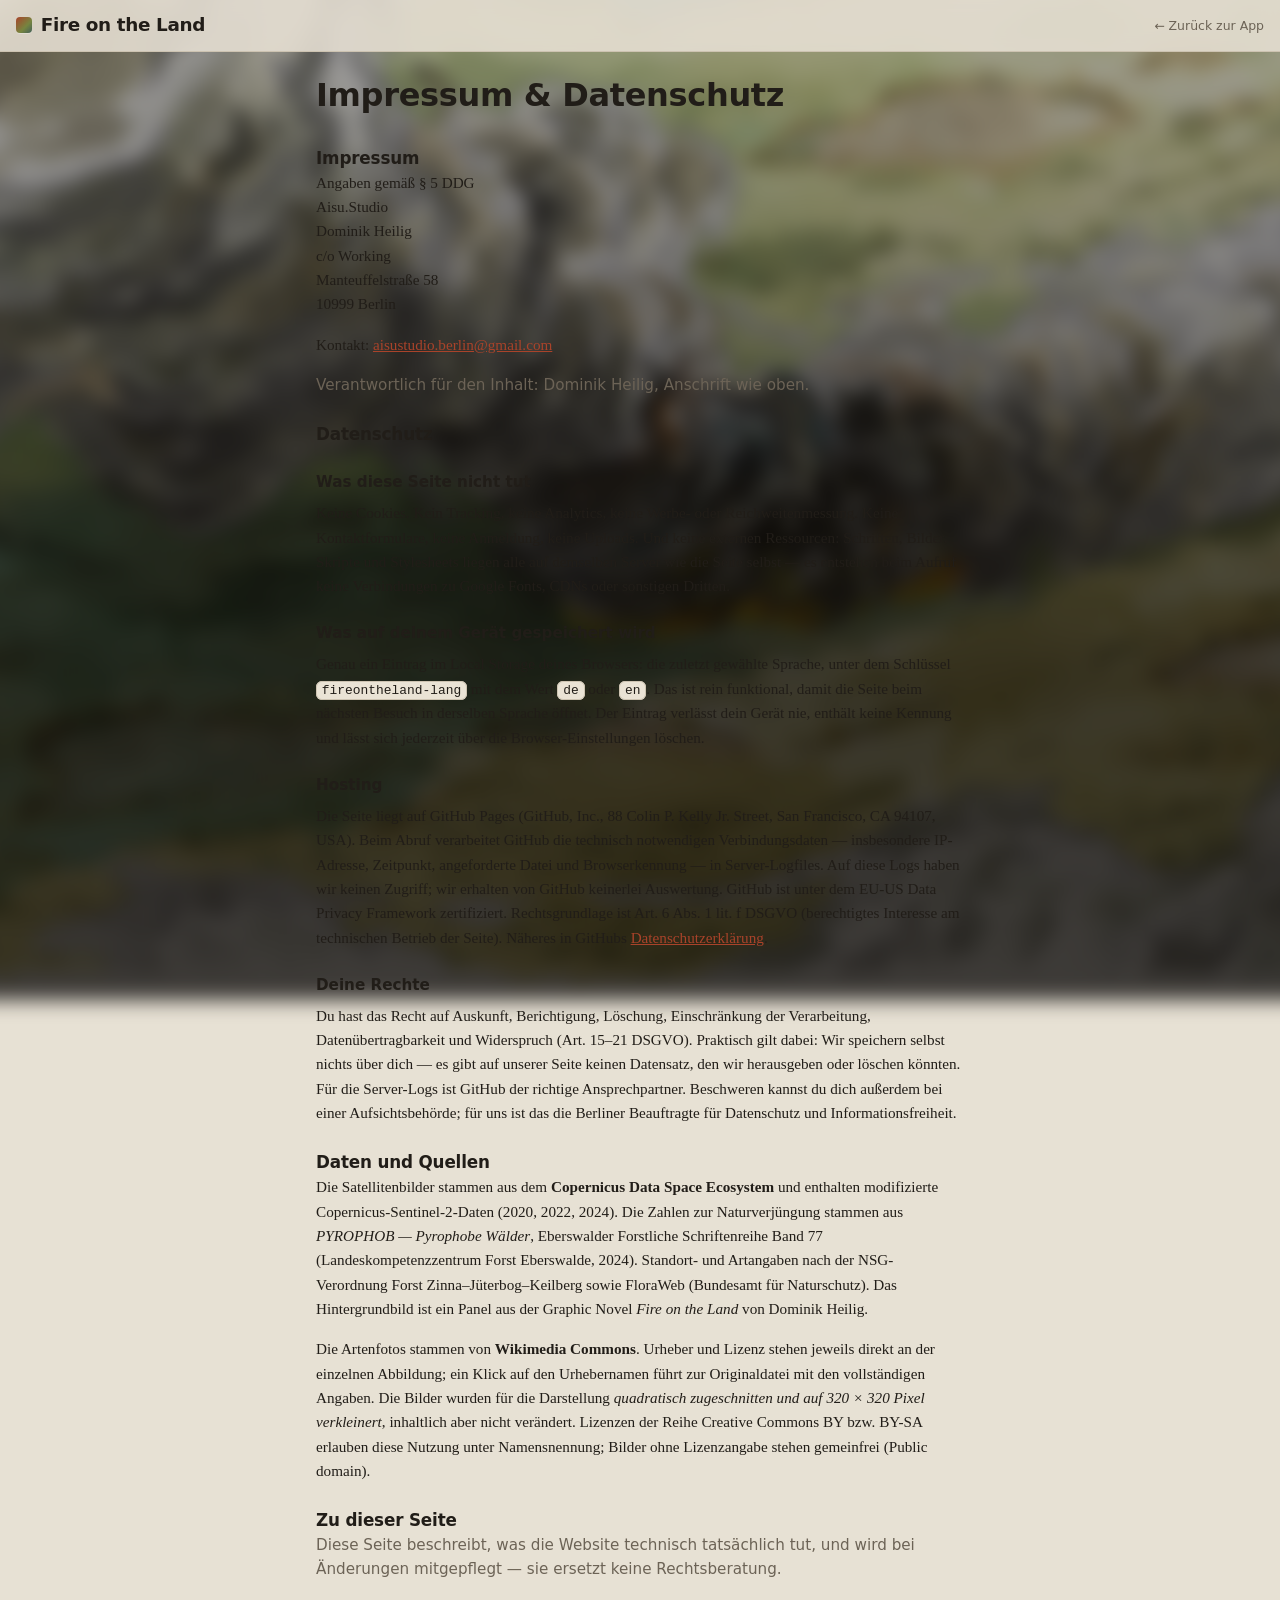
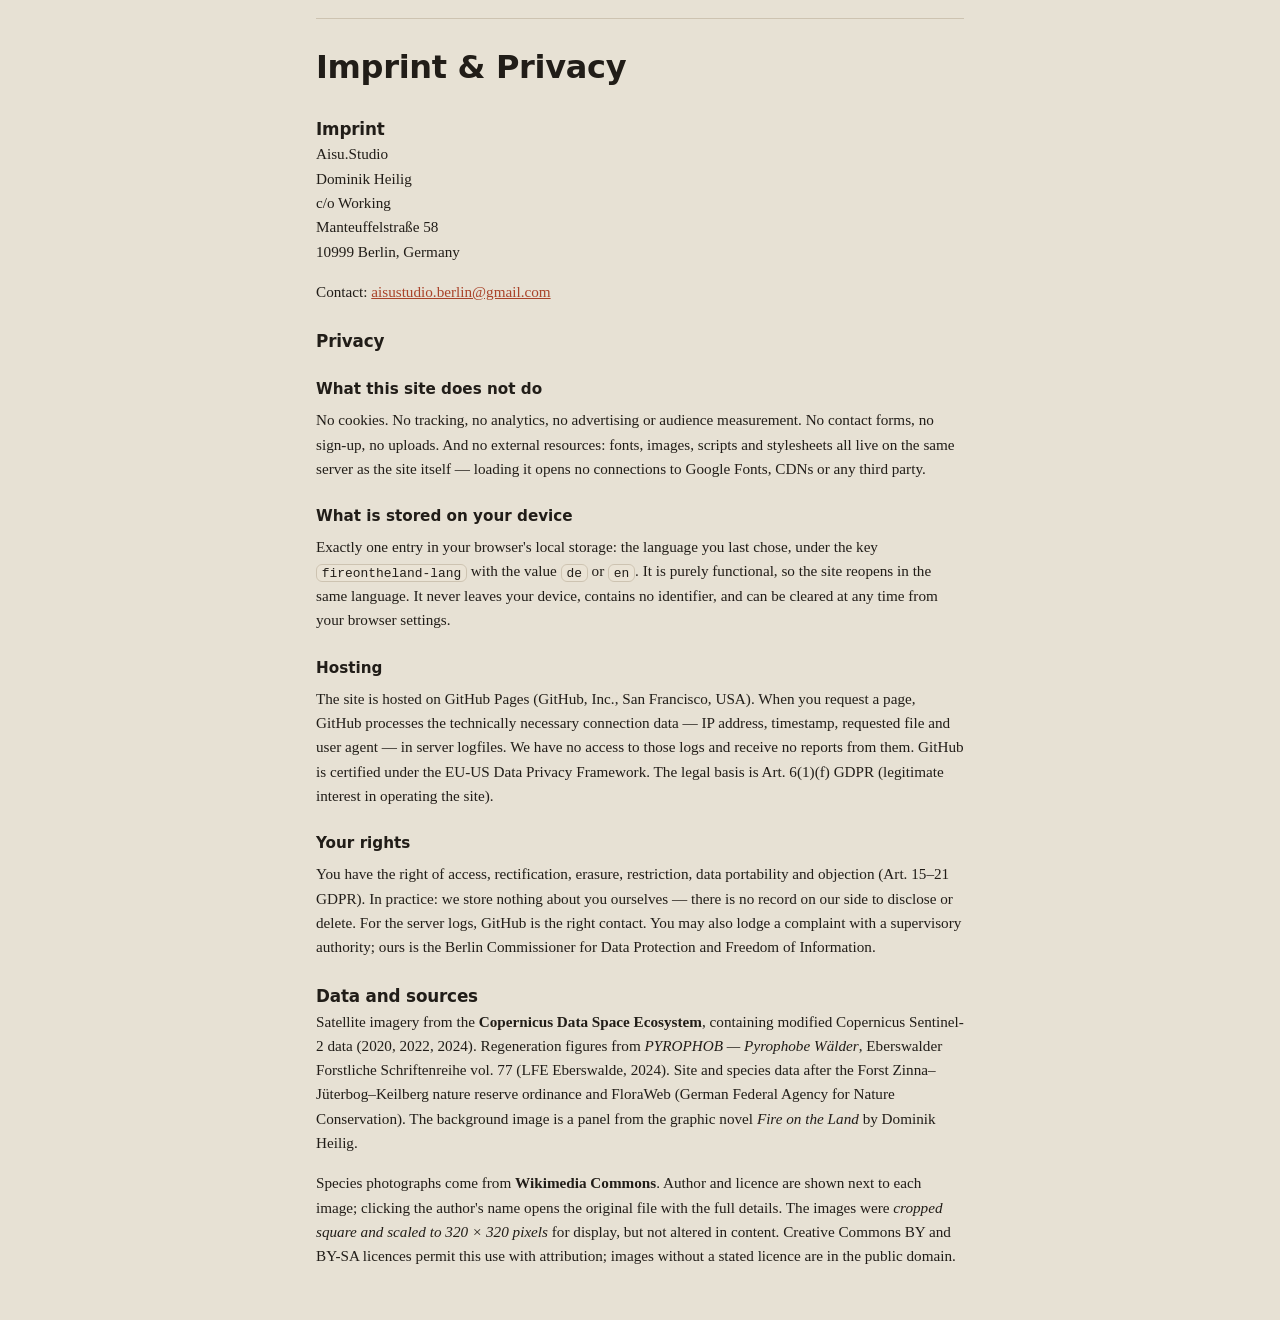
==== legal.html @ 668de244 "Add custom domain (fireontheland.org) and rename Noveco → Fire on the Land Adds CNAME for GitHub Pag" ====
<!doctype html>
<html lang="de">
<head>
  <meta charset="utf-8">
  <meta name="viewport" content="width=device-width, initial-scale=1, viewport-fit=cover">
  <meta name="theme-color" content="#1b1710">
  <meta name="robots" content="noindex">
  <title>Impressum &amp; Datenschutz — Fire on the Land</title>
  <link rel="stylesheet" href="./app.css">
</head>
<body class="legal-body">
  <div class="topbar">
    <header class="appbar">
      <div class="brand">
        <span class="brand-mark" aria-hidden="true"></span>
        <span class="brand-name">Fire on the Land</span>
      </div>
      <a class="legal-back" href="./index.html">&larr; Zurück zur App</a>
    </header>
  </div>

  <main id="main" class="legal">
    <h1 class="view-title">Impressum &amp; Datenschutz</h1>

    <h2 class="h-sec">Impressum</h2>
    <p>
      Angaben gemäß § 5 DDG<br>
      Aisu.Studio<br>
      Dominik Heilig<br>
      c/o Working<br>
      Manteuffelstraße 58<br>
      10999 Berlin
    </p>
    <p>Kontakt: <a href="mailto:aisustudio.berlin@gmail.com">aisustudio.berlin@gmail.com</a></p>
    <p class="note">Verantwortlich für den Inhalt: Dominik Heilig, Anschrift wie oben.</p>

    <h2 class="h-sec">Datenschutz</h2>

    <h3 class="legal-h3">Was diese Seite nicht tut</h3>
    <p>
      Keine Cookies. Kein Tracking, keine Analytics, keine Werbe- oder Reichweitenmessung. Keine
      Kontaktformulare, keine Anmeldung, keine Uploads. Und keine externen Ressourcen: Schriften, Bilder,
      Skripte und Stylesheets liegen alle auf demselben Server wie die Seite selbst — es entstehen beim
      Aufruf keine Verbindungen zu Google Fonts, CDNs oder sonstigen Dritten.
    </p>

    <h3 class="legal-h3">Was auf deinem Gerät gespeichert wird</h3>
    <p>
      Genau ein Eintrag im Local Storage deines Browsers: die zuletzt gewählte Sprache, unter dem Schlüssel
      <code>fireontheland-lang</code> mit dem Wert <code>de</code> oder <code>en</code>. Das ist rein funktional,
      damit die Seite beim nächsten Besuch in derselben Sprache öffnet. Der Eintrag verlässt dein Gerät nie,
      enthält keine Kennung und lässt sich jederzeit über die Browser-Einstellungen löschen.
    </p>

    <h3 class="legal-h3">Hosting</h3>
    <p>
      Die Seite liegt auf GitHub Pages (GitHub, Inc., 88 Colin P. Kelly Jr. Street, San Francisco, CA 94107,
      USA). Beim Abruf verarbeitet GitHub die technisch notwendigen Verbindungsdaten — insbesondere IP-Adresse,
      Zeitpunkt, angeforderte Datei und Browserkennung — in Server-Logfiles. Auf diese Logs haben wir keinen
      Zugriff; wir erhalten von GitHub keinerlei Auswertung. GitHub ist unter dem EU-US Data Privacy Framework
      zertifiziert. Rechtsgrundlage ist Art. 6 Abs. 1 lit. f DSGVO (berechtigtes Interesse am technischen
      Betrieb der Seite). Näheres in GitHubs
      <a href="https://docs.github.com/site-policy/privacy-policies/github-general-privacy-statement" rel="noopener">Datenschutzerklärung</a>.
    </p>

    <h3 class="legal-h3">Deine Rechte</h3>
    <p>
      Du hast das Recht auf Auskunft, Berichtigung, Löschung, Einschränkung der Verarbeitung,
      Datenübertragbarkeit und Widerspruch (Art. 15–21 DSGVO). Praktisch gilt dabei: Wir speichern selbst
      nichts über dich — es gibt auf unserer Seite keinen Datensatz, den wir herausgeben oder löschen könnten.
      Für die Server-Logs ist GitHub der richtige Ansprechpartner. Beschweren kannst du dich außerdem bei einer
      Aufsichtsbehörde; für uns ist das die Berliner Beauftragte für Datenschutz und Informationsfreiheit.
    </p>

    <h2 class="h-sec">Daten und Quellen</h2>
    <p>
      Die Satellitenbilder stammen aus dem <strong>Copernicus Data Space Ecosystem</strong> und enthalten
      modifizierte Copernicus-Sentinel-2-Daten (2020, 2022, 2024). Die Zahlen zur Naturverjüngung stammen aus
      <em>PYROPHOB — Pyrophobe Wälder</em>, Eberswalder Forstliche Schriftenreihe Band 77 (Landeskompetenzzentrum
      Forst Eberswalde, 2024). Standort- und Artangaben nach der NSG-Verordnung Forst Zinna–Jüterbog–Keilberg
      sowie FloraWeb (Bundesamt für Naturschutz). Das Hintergrundbild ist ein Panel aus der Graphic Novel
      <em>Fire on the Land</em> von Dominik Heilig.
    </p>
    <p>
      Die Artenfotos stammen von <strong>Wikimedia Commons</strong>. Urheber und Lizenz stehen jeweils direkt
      an der einzelnen Abbildung; ein Klick auf den Urhebernamen führt zur Originaldatei mit den vollständigen
      Angaben. Die Bilder wurden für die Darstellung <em>quadratisch zugeschnitten und auf 320 × 320 Pixel
      verkleinert</em>, inhaltlich aber nicht verändert. Lizenzen der Reihe Creative Commons BY bzw. BY-SA
      erlauben diese Nutzung unter Namensnennung; Bilder ohne Lizenzangabe stehen gemeinfrei
      (Public domain).
    </p>

    <h2 class="h-sec">Zu dieser Seite</h2>
    <p class="note">
      Diese Seite beschreibt, was die Website technisch tatsächlich tut, und wird bei Änderungen mitgepflegt —
      sie ersetzt keine Rechtsberatung.
    </p>

    <hr class="legal-rule">

    <h1 class="view-title" lang="en">Imprint &amp; Privacy</h1>

    <h2 class="h-sec" lang="en">Imprint</h2>
    <p lang="en">
      Aisu.Studio<br>
      Dominik Heilig<br>
      c/o Working<br>
      Manteuffelstraße 58<br>
      10999 Berlin, Germany
    </p>
    <p lang="en">Contact: <a href="mailto:aisustudio.berlin@gmail.com">aisustudio.berlin@gmail.com</a></p>

    <h2 class="h-sec" lang="en">Privacy</h2>

    <h3 class="legal-h3" lang="en">What this site does not do</h3>
    <p lang="en">
      No cookies. No tracking, no analytics, no advertising or audience measurement. No contact forms, no
      sign-up, no uploads. And no external resources: fonts, images, scripts and stylesheets all live on the
      same server as the site itself — loading it opens no connections to Google Fonts, CDNs or any third party.
    </p>

    <h3 class="legal-h3" lang="en">What is stored on your device</h3>
    <p lang="en">
      Exactly one entry in your browser's local storage: the language you last chose, under the key
      <code>fireontheland-lang</code> with the value <code>de</code> or <code>en</code>. It is purely functional, so
      the site reopens in the same language. It never leaves your device, contains no identifier, and can be
      cleared at any time from your browser settings.
    </p>

    <h3 class="legal-h3" lang="en">Hosting</h3>
    <p lang="en">
      The site is hosted on GitHub Pages (GitHub, Inc., San Francisco, USA). When you request a page, GitHub
      processes the technically necessary connection data — IP address, timestamp, requested file and user
      agent — in server logfiles. We have no access to those logs and receive no reports from them. GitHub is
      certified under the EU-US Data Privacy Framework. The legal basis is Art. 6(1)(f) GDPR (legitimate
      interest in operating the site).
    </p>

    <h3 class="legal-h3" lang="en">Your rights</h3>
    <p lang="en">
      You have the right of access, rectification, erasure, restriction, data portability and objection
      (Art. 15–21 GDPR). In practice: we store nothing about you ourselves — there is no record on our side to
      disclose or delete. For the server logs, GitHub is the right contact. You may also lodge a complaint with
      a supervisory authority; ours is the Berlin Commissioner for Data Protection and Freedom of Information.
    </p>

    <h2 class="h-sec" lang="en">Data and sources</h2>
    <p lang="en">
      Satellite imagery from the <strong>Copernicus Data Space Ecosystem</strong>, containing modified
      Copernicus Sentinel-2 data (2020, 2022, 2024). Regeneration figures from <em>PYROPHOB — Pyrophobe
      Wälder</em>, Eberswalder Forstliche Schriftenreihe vol. 77 (LFE Eberswalde, 2024). Site and species data
      after the Forst Zinna–Jüterbog–Keilberg nature reserve ordinance and FloraWeb (German Federal Agency for
      Nature Conservation). The background image is a panel from the graphic novel <em>Fire on the Land</em> by
      Dominik Heilig.
    </p>
    <p lang="en">
      Species photographs come from <strong>Wikimedia Commons</strong>. Author and licence are shown next to
      each image; clicking the author's name opens the original file with the full details. The images were
      <em>cropped square and scaled to 320 × 320 pixels</em> for display, but not altered in content. Creative
      Commons BY and BY-SA licences permit this use with attribution; images without a stated licence are in
      the public domain.
    </p>
  </main>
</body>
</html>
---- app.css ----
/* ============================================================
   WAFFLE TOKEN LAYER
   Design language: waffle. These values are placeholders that
   mirror the Fire on the Land concept palette. Replace the values below
   1:1 with waffle's token output — components reference only
   these custom properties, so no component code needs to change.
   ============================================================ */
:root{
  /* color — light */
  --bg:#e7e1d4;
  --surface:#f2ece0;
  --surface-2:#eae3d5;
  --ink:#211d18;
  --muted:#6c6356;
  --line:#cdc3b1;
  --accent:#a9432a;      /* ember */
  --pine:#42605a;
  --neo:#77853f;
  --accent-wash:#a9432a14;
  --pine-wash:#42605a1a;
  --neo-wash:#77853f1f;

  /* space */
  --sp-1:.35rem; --sp-2:.6rem; --sp-3:1rem; --sp-4:1.5rem; --sp-5:2.25rem;

  /* radius */
  --r-s:6px; --r-m:12px; --r-l:18px; --r-pill:999px;

  /* elevation */
  --shadow:0 1px 0 #ffffff40, 0 12px 30px -22px #21201a66;

  /* type */
  --font-sans:ui-sans-serif,system-ui,"Segoe UI",Helvetica,Arial,sans-serif;
  --font-serif:"Iowan Old Style","Palatino Linotype",Palatino,Georgia,serif;

  /* layout */
  --tabbar-h:64px;
  --maxw:560px;
}
@media (prefers-color-scheme:dark){
  :root{
    --bg:#161209; --surface:#1e1910; --surface-2:#241e14; --ink:#ece5d6; --muted:#a79c88;
    --line:#382f22; --accent:#d77049; --pine:#7fa098; --neo:#a9b96c;
    --accent-wash:#d7704918; --pine-wash:#7fa09818; --neo-wash:#a9b96c1c;
    --shadow:0 1px 0 #ffffff08, 0 16px 36px -24px #000000cc;
  }
}
:root[data-theme="light"]{color-scheme:light}
:root[data-theme="dark"]{
  color-scheme:dark;
  --bg:#161209; --surface:#1e1910; --surface-2:#241e14; --ink:#ece5d6; --muted:#a79c88;
  --line:#382f22; --accent:#d77049; --pine:#7fa098; --neo:#a9b96c;
  --accent-wash:#d7704918; --pine-wash:#7fa09818; --neo-wash:#a9b96c1c;
}

/* ============================================================
   BASE
   ============================================================ */
*{box-sizing:border-box}
html{-webkit-text-size-adjust:100%}
body{
  margin:0;background:var(--bg);color:var(--ink);
  font-family:var(--font-serif);font-size:1rem;line-height:1.55;
  -webkit-font-smoothing:antialiased;
  padding-bottom:env(safe-area-inset-bottom);
  position:relative;
}
body::before{
  content:"";
  position:fixed;inset:-100px -24px;z-index:-1;
  background:
    linear-gradient(to bottom, rgba(12,9,5,.32) 0, rgba(12,9,5,.52) 42vh, rgba(12,9,5,.8) 85vh, rgba(12,9,5,.8) 100%),
    url('./assets/bg-fire.jpg') center/cover no-repeat;
  filter:blur(10px);
  transform:translateY(var(--bg-parallax, 0px));
  will-change:transform;
}
h1,h2{font-family:var(--font-sans);letter-spacing:-.01em;text-wrap:balance}
:focus-visible{outline:2px solid var(--accent);outline-offset:2px;border-radius:var(--r-s)}

/* ============================================================
   TOP BAR (app bar + tab nav, stuck together at the top)
   ============================================================ */
.topbar{position:sticky;top:0;z-index:6}
.appbar{
  display:flex;align-items:center;justify-content:space-between;
  gap:var(--sp-2);padding:calc(env(safe-area-inset-top) + .7rem) var(--sp-3) .7rem;
  background:color-mix(in srgb, var(--bg) 88%, transparent);backdrop-filter:blur(8px);
  border-bottom:1px solid var(--line);
}
.brand{display:flex;align-items:center;gap:.55rem}
.brand-mark{width:16px;height:16px;border-radius:4px;
  background:linear-gradient(135deg,var(--accent),var(--neo) 60%,var(--pine));box-shadow:var(--shadow)}
.brand-name{font-family:var(--font-sans);font-weight:800;letter-spacing:-.02em;font-size:1.15rem}
.appbar-end{display:flex;align-items:center;gap:var(--sp-2);min-width:0}
.appbar-site{font-family:var(--font-sans);font-size:.72rem;color:var(--muted);text-transform:uppercase;letter-spacing:.1em;white-space:nowrap}

/* language switcher */
.langsw{display:inline-flex;gap:2px;background:var(--surface-2);border:1px solid var(--line);
  border-radius:var(--r-pill);padding:2px}
.lang-btn{font-family:var(--font-sans);font-size:.7rem;font-weight:700;letter-spacing:.04em;
  color:var(--muted);background:transparent;border:0;border-radius:var(--r-pill);
  padding:.24rem .5rem;min-height:28px;cursor:pointer}
.lang-btn.is-on{color:var(--bg);background:var(--accent)}
@media (max-width:420px){.appbar-site{display:none}}

/* ============================================================
   VIEWS
   ============================================================ */
main{max-width:var(--maxw);margin:0 auto;padding:var(--sp-3)}
.view[hidden]{display:none}
.view{animation:fade .35s ease}
@keyframes fade{from{opacity:0;transform:translateY(6px)}to{opacity:1;transform:none}}
@media (prefers-reduced-motion:reduce){.view{animation:none}}
.view-title{font-size:clamp(1.5rem,1.2rem + 3vw,2rem);font-weight:800;margin:.2rem 0 .3rem}
.view-sub{color:var(--muted);margin:0 0 var(--sp-3);font-size:.98rem}
.lede{margin:0 0 var(--sp-3);line-height:1.55}
.kicker{font-family:var(--font-sans);font-size:.68rem;text-transform:uppercase;letter-spacing:.13em;font-weight:650;color:var(--accent)}
.h-sec{font-size:1.05rem;font-weight:750;margin:var(--sp-4) 0 0}
.note{font-family:var(--font-sans);font-size:.82rem;color:var(--muted);margin-top:var(--sp-3)}

/* ============================================================
   COMPOSITE
   ============================================================ */
.composite{margin:0;position:relative}
#composite-canvas{width:100%;height:auto;display:block;border:1px solid var(--line);border-radius:var(--r-m);box-shadow:var(--shadow);background:var(--surface-2)}
.badge-placeholder{position:absolute;left:.6rem;bottom:.6rem;font-family:var(--font-sans);font-size:.68rem;
  background:color-mix(in srgb,var(--ink) 78%, transparent);color:var(--bg);padding:.28rem .55rem;border-radius:var(--r-pill)}
.channels{display:grid;grid-template-columns:repeat(3,1fr);gap:var(--sp-2);margin-top:var(--sp-3)}
.channel{display:flex;flex-direction:column;gap:.3rem;background:var(--surface);border:1px solid var(--line);
  border-radius:var(--r-s);padding:.5rem .6rem}
.channel-key{font-family:var(--font-sans);font-size:.68rem;text-transform:uppercase;letter-spacing:.1em;font-weight:700}
.c-r .channel-key{color:var(--accent)} .c-g .channel-key{color:var(--neo)} .c-b .channel-key{color:var(--pine)}
.channel-select{font-family:var(--font-sans);font-size:1rem;font-variant-numeric:tabular-nums;
  background:transparent;color:var(--ink);border:0;border-radius:var(--r-s);padding:.15rem 0;min-height:32px}
.readout{list-style:none;margin:var(--sp-3) 0 0;padding:0;display:grid;gap:.4rem;
  font-family:var(--font-sans);font-size:.85rem;color:var(--muted)}
.readout li{display:flex;align-items:center;gap:.5rem}
.swatch{width:.9rem;height:.9rem;border-radius:3px;flex:0 0 auto;border:1px solid #0002}

/* ============================================================
   SCORECARD
   ============================================================ */
.cols-key{display:flex;gap:.5rem;flex-wrap:wrap;margin-bottom:var(--sp-3);font-family:var(--font-sans);font-size:.74rem;font-weight:650}
.tag-pine,.tag-neo,.tag-archaeo{padding:.28rem .6rem;border-radius:var(--r-pill);border:1px solid}
.tag-pine{color:var(--pine);background:var(--pine-wash);border-color:var(--pine)}
.tag-neo{color:var(--neo);background:var(--neo-wash);border-color:var(--neo)}
.tag-archaeo{color:var(--accent);background:var(--accent-wash);border-color:var(--accent)}
.scorelist{list-style:none;margin:0;padding:0;display:grid;gap:var(--sp-2)}
.scard{background:var(--surface);border:1px solid var(--line);border-radius:var(--r-m);padding:var(--sp-3);box-shadow:var(--shadow)}
.scard-top{display:flex;align-items:center;justify-content:space-between;gap:var(--sp-2);margin-bottom:.5rem}
.scard-axis{font-family:var(--font-sans);font-weight:750;font-size:1rem}
.verdict{font-family:var(--font-sans);font-size:.68rem;font-weight:700;letter-spacing:.02em;padding:.26rem .55rem;
  border-radius:var(--r-pill);border:1px solid;white-space:nowrap}
.v-neo{color:var(--neo);background:var(--neo-wash);border-color:var(--neo)}
.v-pine{color:var(--pine);background:var(--pine-wash);border-color:var(--pine)}
.v-split{color:var(--muted);background:var(--surface-2);border-color:var(--line)}
.v-ctx{color:var(--accent);background:var(--accent-wash);border-color:var(--accent)}
.scard-rows{display:grid;gap:.4rem}
.scrow{display:grid;grid-template-columns:auto 1fr;gap:.55rem;font-size:.9rem;line-height:1.4}
.scrow .side{font-family:var(--font-sans);font-size:.64rem;text-transform:uppercase;letter-spacing:.08em;
  font-weight:700;padding-top:.15rem;white-space:nowrap}
.scrow.pine .side{color:var(--pine)} .scrow.neo .side{color:var(--neo)}

/* ============================================================
   CONCEPT
   ============================================================ */
.define{background:var(--surface);border:1px solid var(--line);border-left:3px solid var(--neo);
  border-radius:var(--r-s);padding:var(--sp-3);box-shadow:var(--shadow)}
.define p{margin:.35rem 0 0}
.thesis-line{font-family:var(--font-serif);font-size:1.15rem;line-height:1.4;border-left:3px solid var(--accent);
  padding-left:var(--sp-3);margin:var(--sp-3) 0}
.thesis-line em{color:var(--accent);font-style:italic}
.canon{margin:var(--sp-2) 0 0;padding-left:1.1rem;display:grid;gap:.5rem;font-size:.94rem}
.canon strong{font-family:var(--font-sans)}

/* ============================================================
   MEASURES
   ============================================================ */
.segmented{display:flex;flex-wrap:wrap;gap:.4rem;margin-bottom:var(--sp-3)}
.seg-btn{font-family:var(--font-sans);font-size:.8rem;font-weight:650;color:var(--muted);
  background:var(--surface);border:1px solid var(--line);border-radius:var(--r-pill);padding:.4rem .8rem;cursor:pointer;min-height:36px}
.seg-btn.is-on{color:var(--bg);background:var(--accent);border-color:var(--accent)}
.measures{list-style:none;margin:0;padding:0;display:grid;gap:var(--sp-2)}
.measure{background:var(--surface);border:1px solid var(--line);border-radius:var(--r-m);padding:var(--sp-3);box-shadow:var(--shadow)}
.measure .m-actor{font-family:var(--font-sans);font-size:.64rem;text-transform:uppercase;letter-spacing:.1em;font-weight:700;color:var(--muted)}
.measure p{margin:.3rem 0 .55rem;font-size:.95rem;line-height:1.42}
.m-tags{display:flex;flex-wrap:wrap;gap:.35rem}
.mtag{font-family:var(--font-sans);font-size:.66rem;font-weight:700;letter-spacing:.02em;padding:.22rem .5rem;border-radius:var(--r-pill);border:1px solid}
.mtag.p{color:var(--pine);background:var(--pine-wash);border-color:var(--pine)}
.mtag.n{color:var(--neo);background:var(--neo-wash);border-color:var(--neo)}
.mtag.a{color:var(--accent);background:var(--accent-wash);border-color:var(--accent)}

/* ============================================================
   SPECIES (Arten)
   ============================================================ */
#species-mix .tag-pine,#species-mix .tag-neo,#species-mix .tag-archaeo{display:inline-block;margin:var(--sp-2) 0 var(--sp-2)}
.species{list-style:none;margin:0 0 var(--sp-3);padding:0;display:grid;gap:var(--sp-2)}
.spcard{background:var(--surface);border:1px solid var(--line);border-radius:var(--r-m);
  box-shadow:var(--shadow);overflow:hidden;display:flex;gap:var(--sp-3);align-items:flex-start;padding:var(--sp-3)}
.sp-fig{margin:0;flex:0 0 84px;width:84px}
.sp-fig img{width:84px;height:84px;object-fit:cover;display:block;border-radius:var(--r-s);
  border:1px solid var(--line);background:var(--surface-2)}
.sp-credit{font-family:var(--font-sans);font-size:.54rem;line-height:1.3;color:var(--muted);
  margin-top:.3rem;word-break:break-word}
.sp-credit a{color:inherit;text-decoration:none}
.sp-credit a:hover{text-decoration:underline}
.sp-body{min-width:0;flex:1}
.sp-head{display:flex;align-items:baseline;gap:.4rem;flex-wrap:wrap;margin-bottom:.3rem}
.sp-name{font-family:var(--font-sans);font-weight:750;font-size:1rem}
.sp-latin{font-family:var(--font-serif);font-style:italic;font-size:.82rem;color:var(--muted)}
.spcard p{margin:.3rem 0 .55rem;font-size:.95rem;line-height:1.42}
.excluded{border-left:2px solid var(--muted);padding-left:var(--sp-2)}
.gloss{font:inherit;color:inherit;background:none;border:0;padding:0;cursor:pointer;
  border-bottom:1px dotted var(--accent);line-height:inherit}
.gloss:hover{color:var(--accent)}
.gloss[aria-expanded="true"]{color:var(--accent);border-bottom-style:solid}
.gloss-def{display:block;margin:.5rem 0;padding:.5rem .7rem;font-family:var(--font-sans);
  font-size:.82rem;line-height:1.45;color:var(--ink);background:var(--surface-2);
  border-left:2px solid var(--accent);border-radius:var(--r-s)}
.rad-badge{font-family:var(--font-sans);font-size:.6rem;font-weight:700;letter-spacing:.06em;
  text-transform:uppercase;color:var(--muted);border:1px solid var(--line);border-radius:var(--r-pill);
  padding:.1rem .4rem;vertical-align:.1em}
.rad-box{background:var(--surface);border:1px solid var(--line);border-left:3px solid var(--neo);
  border-radius:var(--r-m);padding:var(--sp-3);margin:var(--sp-4) 0 0;box-shadow:var(--shadow)}
.rad-box p{font-size:.95rem;line-height:1.5;margin:0 0 var(--sp-2)}
.rad-box p:last-child{margin-bottom:0}
.hypo{background:var(--surface);border:1px solid var(--line);border-left:3px solid var(--accent);
  border-radius:var(--r-m);padding:var(--sp-3);margin:var(--sp-4) 0 0;box-shadow:var(--shadow)}
.hypo-title{font-size:1.05rem;font-weight:750;margin:.2rem 0 var(--sp-2)}
.hypo p{font-size:.95rem;line-height:1.5;margin:0 0 var(--sp-2)}
.hypo p:last-child{margin-bottom:0}
.species-map{position:relative;margin:var(--sp-3) 0 0;border:1px solid var(--line);border-radius:var(--r-m);
  overflow:hidden;box-shadow:var(--shadow);background:var(--surface-2)}
.species-map canvas{width:100%;height:auto;display:block}
.species-map-pins{position:absolute;inset:0}
.sp-pin{position:absolute;width:13px;height:13px;border-radius:50%;border:2px solid var(--surface);
  transform:translate(-50%,-50%);box-shadow:0 1px 3px #00000066}

/* ============================================================
   SCENARIOS (Szenarien)
   ============================================================ */
.chart{margin:0;background:var(--surface);border:1px solid var(--line);border-radius:var(--r-m);
  padding:var(--sp-3) var(--sp-3) .5rem;box-shadow:var(--shadow)}
#scenario-chart svg{width:100%;height:auto;display:block}
.chart-axis{font-family:var(--font-sans);font-size:8px;fill:var(--muted)}
.chart-phase{font-family:var(--font-sans);font-size:6px;letter-spacing:.02em;fill:var(--muted)}
.chart-caption{font-family:var(--font-sans);font-size:.7rem;color:var(--muted);text-align:center;margin:.4rem 0 0}
.scenario-legend{list-style:none;margin:var(--sp-3) 0 0;padding:0;display:grid;gap:var(--sp-2)}
.scenario-item{display:flex;align-items:flex-start;gap:.6rem}
.scenario-dot{width:.7rem;height:.7rem;border-radius:50%;flex:0 0 auto;margin-top:.3rem}
.scenario-name{display:block;font-family:var(--font-sans);font-weight:700;font-size:.92rem}
.scenario-note{margin:.15rem 0 0;font-size:.85rem;color:var(--muted);line-height:1.4}

.scenario-readout{display:flex;flex-wrap:wrap;gap:.5rem var(--sp-3);margin:.5rem 0 0;
  font-family:var(--font-sans);font-size:.78rem;color:var(--muted)}
.scenario-readout .ro-year{font-weight:750;color:var(--ink)}
.scenario-readout .ro-item b{font-weight:650}
.scenario-readout .ro-item i{font-style:normal;color:var(--ink);font-variant-numeric:tabular-nums}

.scrub{display:flex;align-items:center;gap:var(--sp-2);margin-top:var(--sp-3)}
.scrub-range{flex:1;min-width:0;accent-color:var(--accent);height:28px}
#scenario-play{white-space:nowrap;min-width:6.5em}

/* ============================================================
   LEGAL PAGE (Impressum & Datenschutz)
   ============================================================ */
.legal-back{font-family:var(--font-sans);font-size:.78rem;color:var(--muted);text-decoration:none;white-space:nowrap}
.legal-back:hover{color:var(--accent)}
.legal{padding-bottom:var(--sp-5)}
.legal p{font-size:.95rem;line-height:1.6;margin:0 0 var(--sp-3)}
.legal a{color:var(--accent)}
.legal code{font-family:ui-monospace,SFMono-Regular,Menlo,monospace;font-size:.85em;
  background:var(--surface-2);border:1px solid var(--line);border-radius:var(--r-s);padding:.05rem .3rem}
.legal-h3{font-family:var(--font-sans);font-size:.95rem;font-weight:750;margin:var(--sp-4) 0 .4rem}
.legal-rule{border:0;border-top:1px solid var(--line);margin:var(--sp-5) 0 var(--sp-4)}

/* ============================================================
   FOOTER
   ============================================================ */
.site-foot{max-width:var(--maxw);margin:var(--sp-5) auto 0;padding:var(--sp-3);
  border-top:1px solid var(--line);font-family:var(--font-sans);font-size:.74rem;color:var(--muted);
  display:flex;gap:var(--sp-3);flex-wrap:wrap;justify-content:space-between}
.site-foot a{color:var(--muted)}
.site-foot a:hover{color:var(--accent)}

/* ============================================================
   TAB BAR
   ============================================================ */
.tabbar{
  display:flex;height:var(--tabbar-h);
  background:color-mix(in srgb,var(--surface) 92%, transparent);backdrop-filter:blur(10px);
  border-bottom:1px solid var(--line);
}
.tab{flex:1;min-width:0;display:flex;flex-direction:column;align-items:center;justify-content:center;gap:.15rem;
  background:none;border:0;color:var(--muted);font-family:var(--font-sans);cursor:pointer;padding:.4rem .1rem;min-height:44px}
.tab-ico{font-size:1.1rem;line-height:1}
.tab-lbl{font-size:.62rem;font-weight:650;letter-spacing:.005em;white-space:nowrap;overflow:hidden;text-overflow:ellipsis;max-width:100%}
.tab.is-active{color:var(--accent)}
.tab.is-active .tab-ico{transform:translateY(-1px)}

/* ============================================================
   WIDER SCREENS (progressive enhancement over mobile-first)
   ============================================================ */
@media (min-width:720px){
  :root{--maxw:680px}
  .channels{gap:var(--sp-3)}
}
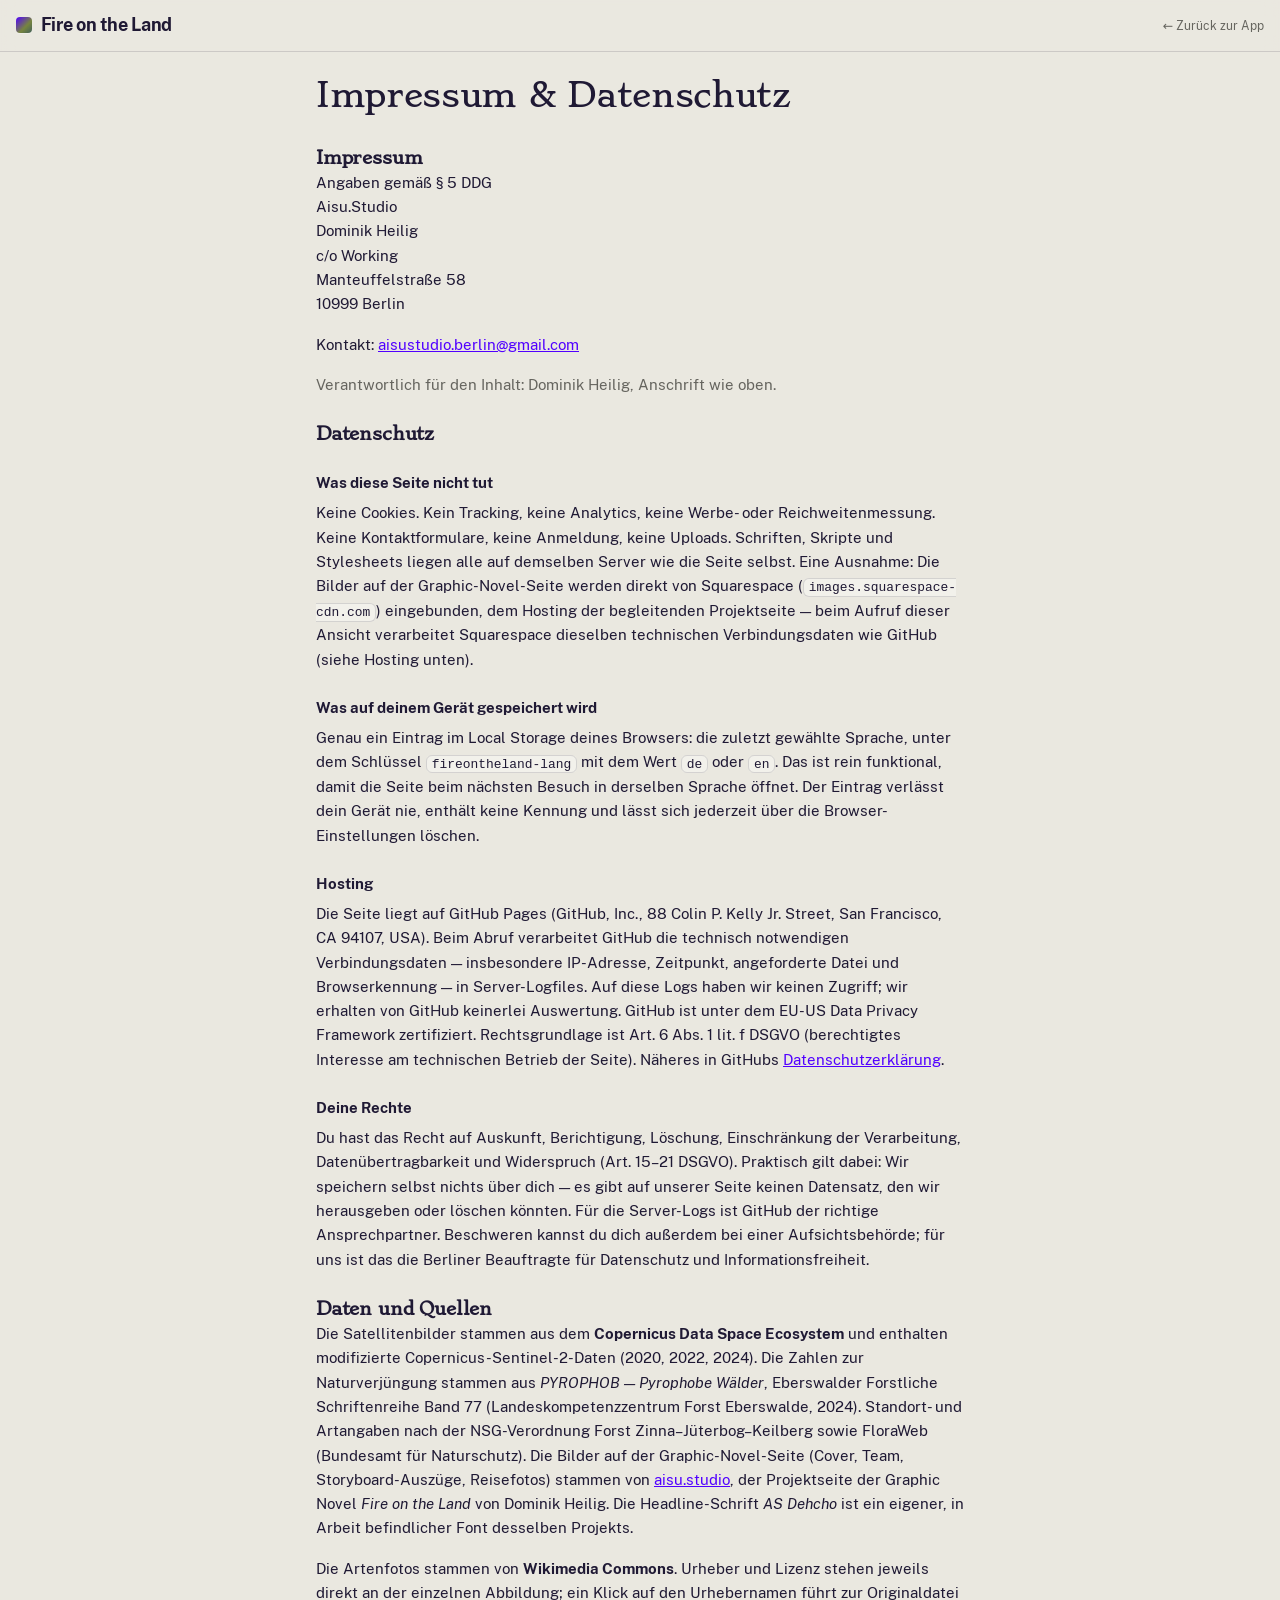
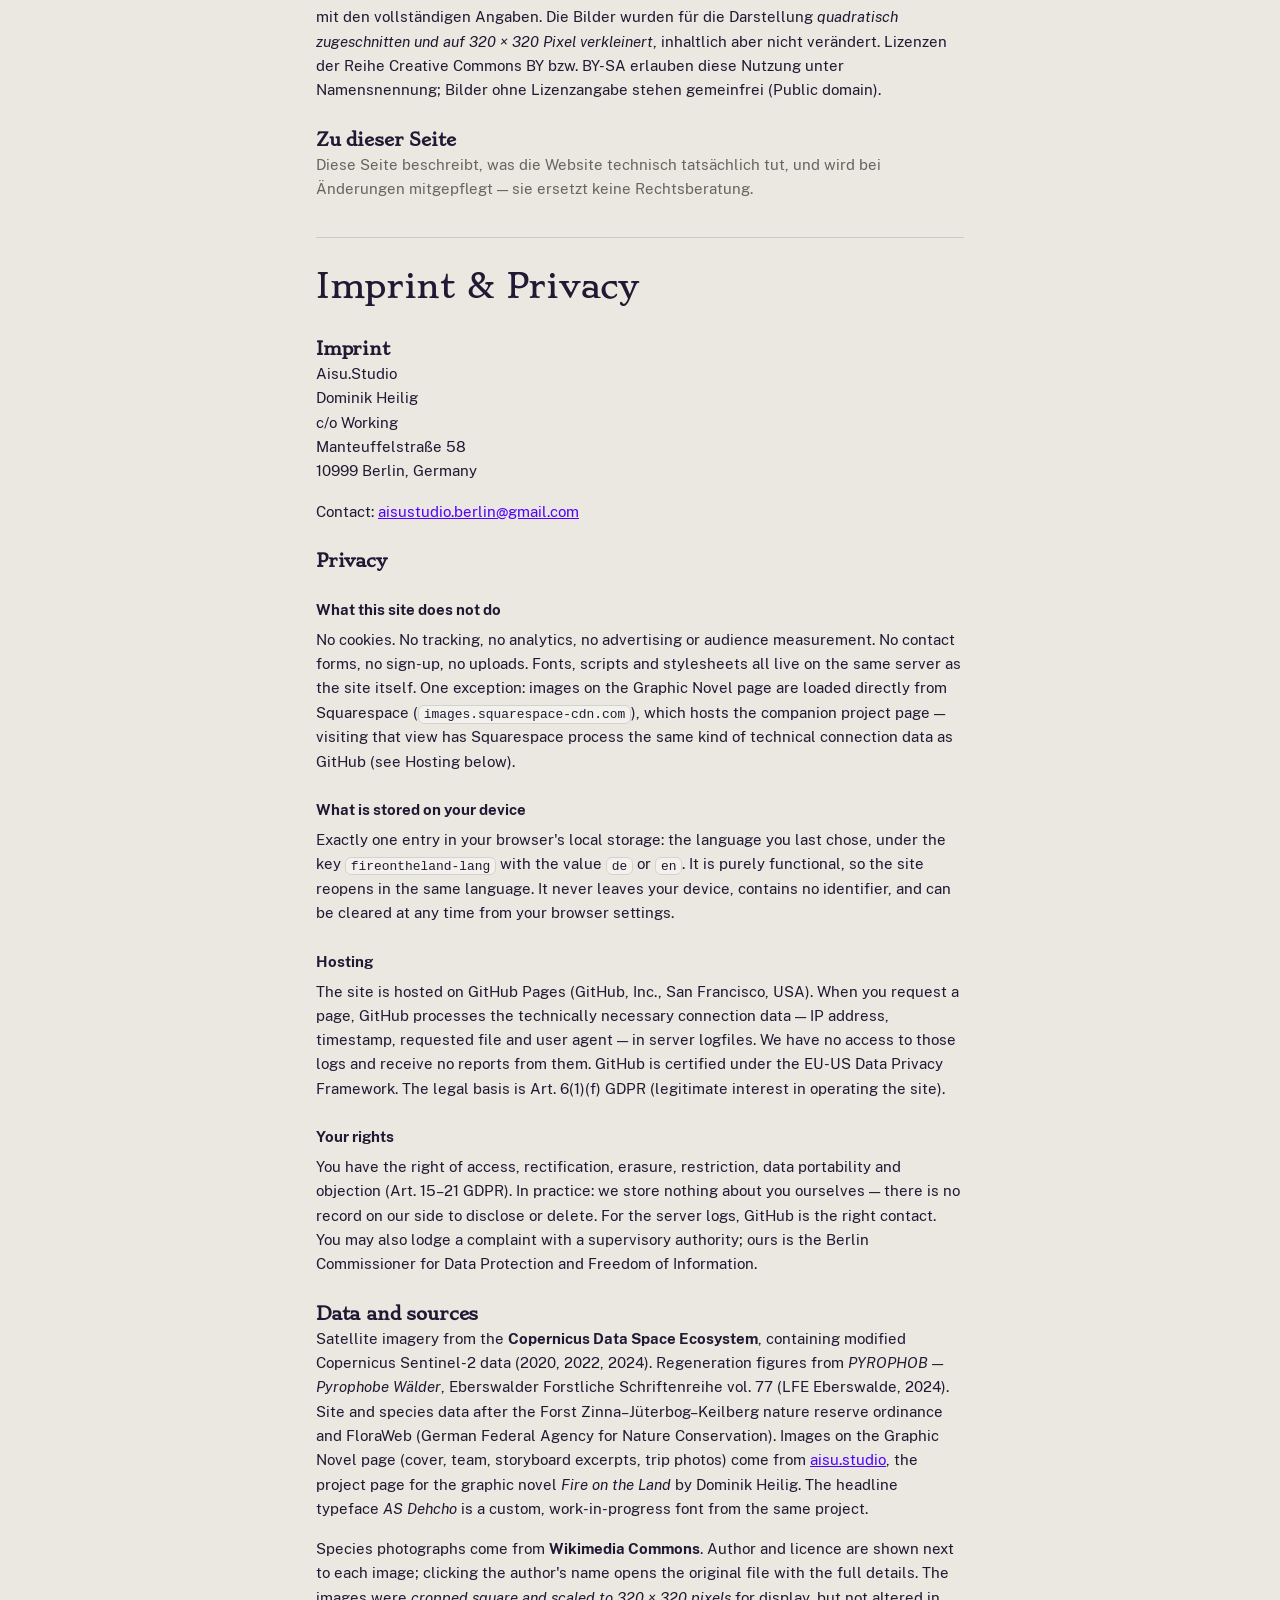
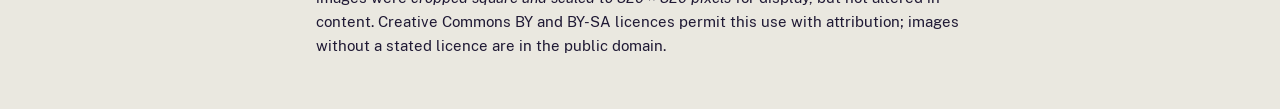
==== commit 0ee1e04e: "Drop the fixed background photo — solid theme background instead The blurred bg-fire.jpg behind ever" ====
--- a/legal.html
+++ b/legal.html
@@ -39,9 +39,11 @@
     <h3 class="legal-h3">Was diese Seite nicht tut</h3>
     <p>
       Keine Cookies. Kein Tracking, keine Analytics, keine Werbe- oder Reichweitenmessung. Keine
-      Kontaktformulare, keine Anmeldung, keine Uploads. Und keine externen Ressourcen: Schriften, Bilder,
-      Skripte und Stylesheets liegen alle auf demselben Server wie die Seite selbst — es entstehen beim
-      Aufruf keine Verbindungen zu Google Fonts, CDNs oder sonstigen Dritten.
+      Kontaktformulare, keine Anmeldung, keine Uploads. Schriften, Skripte und Stylesheets liegen alle auf
+      demselben Server wie die Seite selbst. Eine Ausnahme: Die Bilder auf der Graphic-Novel-Seite werden
+      direkt von Squarespace (<code>images.squarespace-cdn.com</code>) eingebunden, dem Hosting der
+      begleitenden Projektseite — beim Aufruf dieser Ansicht verarbeitet Squarespace dieselben technischen
+      Verbindungsdaten wie GitHub (siehe Hosting unten).
     </p>
 
     <h3 class="legal-h3">Was auf deinem Gerät gespeichert wird</h3>
@@ -78,8 +80,10 @@
       modifizierte Copernicus-Sentinel-2-Daten (2020, 2022, 2024). Die Zahlen zur Naturverjüngung stammen aus
       <em>PYROPHOB — Pyrophobe Wälder</em>, Eberswalder Forstliche Schriftenreihe Band 77 (Landeskompetenzzentrum
       Forst Eberswalde, 2024). Standort- und Artangaben nach der NSG-Verordnung Forst Zinna–Jüterbog–Keilberg
-      sowie FloraWeb (Bundesamt für Naturschutz). Das Hintergrundbild ist ein Panel aus der Graphic Novel
-      <em>Fire on the Land</em> von Dominik Heilig.
+      sowie FloraWeb (Bundesamt für Naturschutz). Die Bilder auf der Graphic-Novel-Seite (Cover, Team,
+      Storyboard-Auszüge, Reisefotos) stammen von <a href="https://www.aisu.studio/home-blog/fotl" rel="noopener">aisu.studio</a>,
+      der Projektseite der Graphic Novel <em>Fire on the Land</em> von Dominik Heilig. Die Headline-Schrift
+      <em>AS Dehcho</em> ist ein eigener, in Arbeit befindlicher Font desselben Projekts.
     </p>
     <p>
       Die Artenfotos stammen von <strong>Wikimedia Commons</strong>. Urheber und Lizenz stehen jeweils direkt
@@ -115,8 +119,10 @@
     <h3 class="legal-h3" lang="en">What this site does not do</h3>
     <p lang="en">
       No cookies. No tracking, no analytics, no advertising or audience measurement. No contact forms, no
-      sign-up, no uploads. And no external resources: fonts, images, scripts and stylesheets all live on the
-      same server as the site itself — loading it opens no connections to Google Fonts, CDNs or any third party.
+      sign-up, no uploads. Fonts, scripts and stylesheets all live on the same server as the site itself.
+      One exception: images on the Graphic Novel page are loaded directly from Squarespace
+      (<code>images.squarespace-cdn.com</code>), which hosts the companion project page — visiting that view
+      has Squarespace process the same kind of technical connection data as GitHub (see Hosting below).
     </p>
 
     <h3 class="legal-h3" lang="en">What is stored on your device</h3>
@@ -150,8 +156,10 @@
       Copernicus Sentinel-2 data (2020, 2022, 2024). Regeneration figures from <em>PYROPHOB — Pyrophobe
       Wälder</em>, Eberswalder Forstliche Schriftenreihe vol. 77 (LFE Eberswalde, 2024). Site and species data
       after the Forst Zinna–Jüterbog–Keilberg nature reserve ordinance and FloraWeb (German Federal Agency for
-      Nature Conservation). The background image is a panel from the graphic novel <em>Fire on the Land</em> by
-      Dominik Heilig.
+      Nature Conservation). Images on the Graphic Novel page (cover, team, storyboard excerpts, trip photos)
+      come from <a href="https://www.aisu.studio/home-blog/fotl" rel="noopener">aisu.studio</a>, the project
+      page for the graphic novel <em>Fire on the Land</em> by Dominik Heilig. The headline typeface
+      <em>AS Dehcho</em> is a custom, work-in-progress font from the same project.
     </p>
     <p lang="en">
       Species photographs come from <strong>Wikimedia Commons</strong>. Author and licence are shown next to
--- a/app.css
+++ b/app.css
@@ -5,18 +5,73 @@
    1:1 with waffle's token output — components reference only
    these custom properties, so no component code needs to change.
    ============================================================ */
+@font-face{
+  font-family:"Stoke";
+  src:url("fonts/Stoke/Stoke-Light.woff2") format("woff2");
+  font-weight:300; font-style:normal; font-display:swap;
+}
+@font-face{
+  font-family:"Stoke";
+  src:url("fonts/Stoke/Stoke-Regular.woff2") format("woff2");
+  font-weight:400; font-style:normal; font-display:swap;
+}
+@font-face{
+  font-family:"Public Sans";
+  src:url("fonts/PublicSans/PublicSans-Regular.woff2") format("woff2");
+  font-weight:400; font-style:normal; font-display:swap;
+}
+@font-face{
+  font-family:"Public Sans";
+  src:url("fonts/PublicSans/PublicSans-Medium.woff2") format("woff2");
+  font-weight:500; font-style:normal; font-display:swap;
+}
+@font-face{
+  font-family:"Public Sans";
+  src:url("fonts/PublicSans/PublicSans-Bold.woff2") format("woff2");
+  font-weight:700; font-style:normal; font-display:swap;
+}
+@font-face{
+  font-family:"Public Sans";
+  src:url("fonts/PublicSans/PublicSans-Italic.woff2") format("woff2");
+  font-weight:400; font-style:italic; font-display:swap;
+}
+@font-face{
+  font-family:"Dehcho";
+  src:url("fonts/Dehcho/ASDehchoTestAg01-Regular.woff2") format("woff2");
+  font-weight:400; font-style:normal; font-display:swap;
+}
+@font-face{
+  font-family:"Dehcho";
+  src:url("fonts/Dehcho/ASDehchoTestAg01-Bold.woff2") format("woff2");
+  font-weight:700; font-style:normal; font-display:swap;
+}
+@font-face{
+  font-family:"Dehcho Megular";
+  src:url("fonts/Dehcho/ASDehchoTestAg01-Megular.woff2") format("woff2");
+  font-weight:400; font-style:normal; font-display:swap;
+}
+@font-face{
+  font-family:"Dehcho Rough";
+  src:url("fonts/Dehcho/ASDehchoTestAg01-MediumRough.woff2") format("woff2");
+  font-weight:400; font-style:normal; font-display:swap;
+}
 :root{
-  /* color — light */
-  --bg:#e7e1d4;
-  --surface:#f2ece0;
-  --surface-2:#eae3d5;
-  --ink:#211d18;
-  --muted:#6c6356;
-  --line:#cdc3b1;
-  --accent:#a9432a;      /* ember */
+  /* color — light — waffle primary tier (blueberry/grape/lemon + vanilla/cappuccino
+     surfaces), ported 2026-08-07. --pine/--neo stay Fire on the Land's own: they're
+     functional (scenario lines, native/neophyte origin tags), not brand color. */
+  --bg:#eae8e0;          /* vanilla */
+  --surface:#d9d7ce;     /* cappuccino */
+  --surface-2:#f2f1eb;
+  --ink:#1f1934;         /* blueberry */
+  --muted:#66655f;
+  --line:rgba(31,25,52,.14);
+  --accent:#5100ff;      /* grape */
+  --highlight:#d8ff01;   /* lemon */
+  --on-accent:#1f1934;         /* text on a --highlight fill */
+  --on-accent-solid:#eae8e0;   /* text on a solid --accent fill */
   --pine:#42605a;
   --neo:#77853f;
-  --accent-wash:#a9432a14;
+  --accent-wash:#5100ff14;
   --pine-wash:#42605a1a;
   --neo-wash:#77853f1f;
 
@@ -29,9 +84,13 @@
   /* elevation */
   --shadow:0 1px 0 #ffffff40, 0 12px 30px -22px #21201a66;
 
-  /* type */
-  --font-sans:ui-sans-serif,system-ui,"Segoe UI",Helvetica,Arial,sans-serif;
+  /* type — Stoke for headlines (h1/h2), Public Sans for paragraphs and
+     eyebrows/labels (everything already on --font-sans). --font-serif
+     stays for the few deliberate serif accents (thesis pull-quote,
+     italic Latin species names), not general body copy. */
+  --font-sans:"Public Sans",ui-sans-serif,system-ui,"Segoe UI",Helvetica,Arial,sans-serif;
   --font-serif:"Iowan Old Style","Palatino Linotype",Palatino,Georgia,serif;
+  --font-headline:"Stoke",Georgia,serif;
 
   /* layout */
   --tabbar-h:64px;
@@ -39,18 +98,30 @@
 }
 @media (prefers-color-scheme:dark){
   :root{
-    --bg:#161209; --surface:#1e1910; --surface-2:#241e14; --ink:#ece5d6; --muted:#a79c88;
-    --line:#382f22; --accent:#d77049; --pine:#7fa098; --neo:#a9b96c;
-    --accent-wash:#d7704918; --pine-wash:#7fa09818; --neo-wash:#a9b96c1c;
+    --bg:#14101f; --surface:#221c33; --surface-2:#1b1628; --ink:#f1efe8; --muted:#b3aec4;
+    --line:rgba(241,239,232,.14); --accent:#b298ff; --highlight:#d8ff01;
+    --on-accent:#1f1934; --on-accent-solid:#1f1934;
+    --pine:#7fa098; --neo:#a9b96c;
+    --accent-wash:#b298ff1e; --pine-wash:#7fa09818; --neo-wash:#a9b96c1c;
     --shadow:0 1px 0 #ffffff08, 0 16px 36px -24px #000000cc;
   }
 }
-:root[data-theme="light"]{color-scheme:light}
+:root[data-theme="light"]{
+  color-scheme:light;
+  --bg:#eae8e0; --surface:#d9d7ce; --surface-2:#f2f1eb; --ink:#1f1934; --muted:#66655f;
+  --line:rgba(31,25,52,.14); --accent:#5100ff; --highlight:#d8ff01;
+  --on-accent:#1f1934; --on-accent-solid:#eae8e0;
+  --pine:#42605a; --neo:#77853f;
+  --accent-wash:#5100ff14; --pine-wash:#42605a1a; --neo-wash:#77853f1f;
+  --shadow:0 1px 0 #ffffff40, 0 12px 30px -22px #21201a66;
+}
 :root[data-theme="dark"]{
   color-scheme:dark;
-  --bg:#161209; --surface:#1e1910; --surface-2:#241e14; --ink:#ece5d6; --muted:#a79c88;
-  --line:#382f22; --accent:#d77049; --pine:#7fa098; --neo:#a9b96c;
-  --accent-wash:#d7704918; --pine-wash:#7fa09818; --neo-wash:#a9b96c1c;
+  --bg:#14101f; --surface:#221c33; --surface-2:#1b1628; --ink:#f1efe8; --muted:#b3aec4;
+  --line:rgba(241,239,232,.14); --accent:#b298ff; --highlight:#d8ff01;
+  --on-accent:#1f1934; --on-accent-solid:#1f1934;
+  --pine:#7fa098; --neo:#a9b96c;
+  --accent-wash:#b298ff1e; --pine-wash:#7fa09818; --neo-wash:#a9b96c1c;
 }
 
 /* ============================================================
@@ -60,22 +131,12 @@
 html{-webkit-text-size-adjust:100%}
 body{
   margin:0;background:var(--bg);color:var(--ink);
-  font-family:var(--font-serif);font-size:1rem;line-height:1.55;
+  font-family:var(--font-sans);font-size:1rem;line-height:1.55;
   -webkit-font-smoothing:antialiased;
   padding-bottom:env(safe-area-inset-bottom);
   position:relative;
 }
-body::before{
-  content:"";
-  position:fixed;inset:-100px -24px;z-index:-1;
-  background:
-    linear-gradient(to bottom, rgba(12,9,5,.32) 0, rgba(12,9,5,.52) 42vh, rgba(12,9,5,.8) 85vh, rgba(12,9,5,.8) 100%),
-    url('./assets/bg-fire.jpg') center/cover no-repeat;
-  filter:blur(10px);
-  transform:translateY(var(--bg-parallax, 0px));
-  will-change:transform;
-}
-h1,h2{font-family:var(--font-sans);letter-spacing:-.01em;text-wrap:balance}
+h1,h2{font-family:var(--font-headline);font-weight:400;letter-spacing:-.01em;text-wrap:balance}
 :focus-visible{outline:2px solid var(--accent);outline-offset:2px;border-radius:var(--r-s)}
 
 /* ============================================================
@@ -91,7 +152,7 @@
 .brand{display:flex;align-items:center;gap:.55rem}
 .brand-mark{width:16px;height:16px;border-radius:4px;
   background:linear-gradient(135deg,var(--accent),var(--neo) 60%,var(--pine));box-shadow:var(--shadow)}
-.brand-name{font-family:var(--font-sans);font-weight:800;letter-spacing:-.02em;font-size:1.15rem}
+.brand-name{font-family:var(--font-sans);font-weight:700;letter-spacing:-.02em;font-size:1.15rem}
 .appbar-end{display:flex;align-items:center;gap:var(--sp-2);min-width:0}
 .appbar-site{font-family:var(--font-sans);font-size:.72rem;color:var(--muted);text-transform:uppercase;letter-spacing:.1em;white-space:nowrap}
 
@@ -101,7 +162,7 @@
 .lang-btn{font-family:var(--font-sans);font-size:.7rem;font-weight:700;letter-spacing:.04em;
   color:var(--muted);background:transparent;border:0;border-radius:var(--r-pill);
   padding:.24rem .5rem;min-height:28px;cursor:pointer}
-.lang-btn.is-on{color:var(--bg);background:var(--accent)}
+.lang-btn.is-on{color:var(--on-accent-solid);background:var(--accent)}
 @media (max-width:420px){.appbar-site{display:none}}
 
 /* ============================================================
@@ -112,11 +173,11 @@
 .view{animation:fade .35s ease}
 @keyframes fade{from{opacity:0;transform:translateY(6px)}to{opacity:1;transform:none}}
 @media (prefers-reduced-motion:reduce){.view{animation:none}}
-.view-title{font-size:clamp(1.5rem,1.2rem + 3vw,2rem);font-weight:800;margin:.2rem 0 .3rem}
+.view-title{font-size:clamp(1.5rem,1.2rem + 3vw,2rem);font-weight:400;margin:.2rem 0 .3rem}
 .view-sub{color:var(--muted);margin:0 0 var(--sp-3);font-size:.98rem}
 .lede{margin:0 0 var(--sp-3);line-height:1.55}
-.kicker{font-family:var(--font-sans);font-size:.68rem;text-transform:uppercase;letter-spacing:.13em;font-weight:650;color:var(--accent)}
-.h-sec{font-size:1.05rem;font-weight:750;margin:var(--sp-4) 0 0}
+.kicker{font-family:var(--font-sans);font-size:.68rem;text-transform:uppercase;letter-spacing:.13em;font-weight:700;color:var(--accent)}
+.h-sec{font-size:1.05rem;font-weight:700;margin:var(--sp-4) 0 0}
 .note{font-family:var(--font-sans);font-size:.82rem;color:var(--muted);margin-top:var(--sp-3)}
 
 /* ============================================================
@@ -141,7 +202,7 @@
 /* ============================================================
    SCORECARD
    ============================================================ */
-.cols-key{display:flex;gap:.5rem;flex-wrap:wrap;margin-bottom:var(--sp-3);font-family:var(--font-sans);font-size:.74rem;font-weight:650}
+.cols-key{display:flex;gap:.5rem;flex-wrap:wrap;margin-bottom:var(--sp-3);font-family:var(--font-sans);font-size:.74rem;font-weight:700}
 .tag-pine,.tag-neo,.tag-archaeo{padding:.28rem .6rem;border-radius:var(--r-pill);border:1px solid}
 .tag-pine{color:var(--pine);background:var(--pine-wash);border-color:var(--pine)}
 .tag-neo{color:var(--neo);background:var(--neo-wash);border-color:var(--neo)}
@@ -149,7 +210,7 @@
 .scorelist{list-style:none;margin:0;padding:0;display:grid;gap:var(--sp-2)}
 .scard{background:var(--surface);border:1px solid var(--line);border-radius:var(--r-m);padding:var(--sp-3);box-shadow:var(--shadow)}
 .scard-top{display:flex;align-items:center;justify-content:space-between;gap:var(--sp-2);margin-bottom:.5rem}
-.scard-axis{font-family:var(--font-sans);font-weight:750;font-size:1rem}
+.scard-axis{font-family:var(--font-sans);font-weight:700;font-size:1rem}
 .verdict{font-family:var(--font-sans);font-size:.68rem;font-weight:700;letter-spacing:.02em;padding:.26rem .55rem;
   border-radius:var(--r-pill);border:1px solid;white-space:nowrap}
 .v-neo{color:var(--neo);background:var(--neo-wash);border-color:var(--neo)}
@@ -178,9 +239,9 @@
    MEASURES
    ============================================================ */
 .segmented{display:flex;flex-wrap:wrap;gap:.4rem;margin-bottom:var(--sp-3)}
-.seg-btn{font-family:var(--font-sans);font-size:.8rem;font-weight:650;color:var(--muted);
+.seg-btn{font-family:var(--font-sans);font-size:.8rem;font-weight:700;color:var(--muted);
   background:var(--surface);border:1px solid var(--line);border-radius:var(--r-pill);padding:.4rem .8rem;cursor:pointer;min-height:36px}
-.seg-btn.is-on{color:var(--bg);background:var(--accent);border-color:var(--accent)}
+.seg-btn.is-on{color:var(--on-accent-solid);background:var(--accent);border-color:var(--accent)}
 .measures{list-style:none;margin:0;padding:0;display:grid;gap:var(--sp-2)}
 .measure{background:var(--surface);border:1px solid var(--line);border-radius:var(--r-m);padding:var(--sp-3);box-shadow:var(--shadow)}
 .measure .m-actor{font-family:var(--font-sans);font-size:.64rem;text-transform:uppercase;letter-spacing:.1em;font-weight:700;color:var(--muted)}
@@ -207,7 +268,7 @@
 .sp-credit a:hover{text-decoration:underline}
 .sp-body{min-width:0;flex:1}
 .sp-head{display:flex;align-items:baseline;gap:.4rem;flex-wrap:wrap;margin-bottom:.3rem}
-.sp-name{font-family:var(--font-sans);font-weight:750;font-size:1rem}
+.sp-name{font-family:var(--font-sans);font-weight:700;font-size:1rem}
 .sp-latin{font-family:var(--font-serif);font-style:italic;font-size:.82rem;color:var(--muted)}
 .spcard p{margin:.3rem 0 .55rem;font-size:.95rem;line-height:1.42}
 .excluded{border-left:2px solid var(--muted);padding-left:var(--sp-2)}
@@ -227,7 +288,7 @@
 .rad-box p:last-child{margin-bottom:0}
 .hypo{background:var(--surface);border:1px solid var(--line);border-left:3px solid var(--accent);
   border-radius:var(--r-m);padding:var(--sp-3);margin:var(--sp-4) 0 0;box-shadow:var(--shadow)}
-.hypo-title{font-size:1.05rem;font-weight:750;margin:.2rem 0 var(--sp-2)}
+.hypo-title{font-size:1.05rem;font-weight:700;margin:.2rem 0 var(--sp-2)}
 .hypo p{font-size:.95rem;line-height:1.5;margin:0 0 var(--sp-2)}
 .hypo p:last-child{margin-bottom:0}
 .species-map{position:relative;margin:var(--sp-3) 0 0;border:1px solid var(--line);border-radius:var(--r-m);
@@ -254,8 +315,8 @@
 
 .scenario-readout{display:flex;flex-wrap:wrap;gap:.5rem var(--sp-3);margin:.5rem 0 0;
   font-family:var(--font-sans);font-size:.78rem;color:var(--muted)}
-.scenario-readout .ro-year{font-weight:750;color:var(--ink)}
-.scenario-readout .ro-item b{font-weight:650}
+.scenario-readout .ro-year{font-weight:700;color:var(--ink)}
+.scenario-readout .ro-item b{font-weight:700}
 .scenario-readout .ro-item i{font-style:normal;color:var(--ink);font-variant-numeric:tabular-nums}
 
 .scrub{display:flex;align-items:center;gap:var(--sp-2);margin-top:var(--sp-3)}
@@ -272,7 +333,7 @@
 .legal a{color:var(--accent)}
 .legal code{font-family:ui-monospace,SFMono-Regular,Menlo,monospace;font-size:.85em;
   background:var(--surface-2);border:1px solid var(--line);border-radius:var(--r-s);padding:.05rem .3rem}
-.legal-h3{font-family:var(--font-sans);font-size:.95rem;font-weight:750;margin:var(--sp-4) 0 .4rem}
+.legal-h3{font-family:var(--font-sans);font-size:.95rem;font-weight:700;margin:var(--sp-4) 0 .4rem}
 .legal-rule{border:0;border-top:1px solid var(--line);margin:var(--sp-5) 0 var(--sp-4)}
 
 /* ============================================================
@@ -285,6 +346,62 @@
 .site-foot a:hover{color:var(--accent)}
 
 /* ============================================================
+   MAIN NAV (Graphic Novel / Font / Adoption Scenarios)
+   ============================================================ */
+.mainnav{
+  display:flex;height:52px;
+  background:color-mix(in srgb,var(--bg) 90%, transparent);backdrop-filter:blur(8px);
+  border-bottom:1px solid var(--line);
+}
+.mainnav-btn{
+  flex:1;min-width:0;display:flex;align-items:center;justify-content:center;
+  background:none;border:0;color:var(--muted);font-family:var(--font-sans);
+  font-size:.82rem;font-weight:700;letter-spacing:.01em;cursor:pointer;min-height:44px;padding:.3rem .4rem;
+  box-shadow:inset 0 -2px 0 transparent;
+}
+.mainnav-btn.is-active{color:var(--accent);box-shadow:inset 0 -2px 0 var(--accent)}
+
+/* ============================================================
+   GRAPHIC NOVEL
+   ============================================================ */
+.novel-hero{margin:var(--sp-2) 0 0;border-radius:var(--r-m);overflow:hidden;border:1px solid var(--line);box-shadow:var(--shadow)}
+.novel-hero img{width:100%;height:auto;display:block;background:var(--surface-2)}
+.novel-status{font-family:var(--font-sans);font-size:.78rem;color:var(--muted);margin:var(--sp-2) 0 0}
+.novel-team{list-style:none;margin:var(--sp-2) 0 0;padding:0;display:grid;gap:var(--sp-2);grid-template-columns:repeat(3,1fr)}
+.novel-team li{text-align:center}
+.novel-team img{width:100%;aspect-ratio:1;object-fit:cover;border-radius:var(--r-s);border:1px solid var(--line);display:block;background:var(--surface-2)}
+.novel-team .n{font-family:var(--font-sans);font-weight:700;font-size:.76rem;margin-top:.4rem;line-height:1.25}
+.novel-team .r{font-size:.68rem;color:var(--muted);line-height:1.3;margin-top:.1rem}
+.novel-gallery{display:grid;grid-template-columns:repeat(4,1fr);gap:.4rem;margin:var(--sp-2) 0 0}
+.novel-gallery img{width:100%;aspect-ratio:18/25;object-fit:cover;border-radius:var(--r-s);border:1px solid var(--line);background:var(--surface-2)}
+.novel-photos{display:grid;grid-template-columns:repeat(4,1fr);gap:.4rem;margin:var(--sp-2) 0 0}
+.novel-photos img{width:100%;aspect-ratio:1;object-fit:cover;border-radius:var(--r-s);border:1px solid var(--line);background:var(--surface-2)}
+.novel-press{list-style:none;margin:var(--sp-2) 0 0;padding:0;display:grid;gap:.6rem}
+.novel-press a{font-family:var(--font-sans);font-weight:700;font-size:.9rem;color:var(--accent);text-decoration:none}
+.novel-press a:hover{text-decoration:underline}
+.novel-press span{display:block;font-size:.78rem;color:var(--muted);margin-top:.1rem}
+.novel-cta{display:inline-flex;align-items:center;gap:.4rem;font-family:var(--font-sans);font-weight:700;font-size:.85rem;
+  color:var(--on-accent);background:var(--highlight);padding:.6rem 1rem;border-radius:var(--r-pill);text-decoration:none;
+  margin:var(--sp-3) .5rem 0 0}
+.novel-cta:hover{filter:brightness(.95)}
+.novel-cta.ghost{color:var(--ink);background:var(--surface);border:1px solid var(--line)}
+
+/* ============================================================
+   FONT
+   ============================================================ */
+.font-sample{font-family:"Dehcho Megular";font-size:clamp(2.6rem,11vw,4.2rem);line-height:.95;margin:var(--sp-4) 0 0;text-wrap:balance}
+.font-line{font-family:"Dehcho";font-size:clamp(1.15rem,4.5vw,1.6rem);border-top:1px solid var(--line);padding-top:var(--sp-2);margin-top:var(--sp-3)}
+.font-line.rough{font-family:"Dehcho Rough"}
+.font-glyphrow{font-family:"Dehcho";font-size:1.8rem;letter-spacing:.15em;color:var(--accent);
+  border-top:1px solid var(--line);padding-top:var(--sp-2);margin-top:var(--sp-3)}
+
+/* ============================================================
+   ADOPTION SCENARIOS — intro above the existing sub-app
+   ============================================================ */
+.app-intro{max-width:var(--maxw);margin:0 auto;padding:var(--sp-3) var(--sp-3) 0}
+.app-intro p{color:var(--muted);font-size:.92rem;margin:.3rem 0 0}
+
+/* ============================================================
    TAB BAR
    ============================================================ */
 .tabbar{
@@ -292,10 +409,11 @@
   background:color-mix(in srgb,var(--surface) 92%, transparent);backdrop-filter:blur(10px);
   border-bottom:1px solid var(--line);
 }
+.tabbar[hidden]{display:none}
 .tab{flex:1;min-width:0;display:flex;flex-direction:column;align-items:center;justify-content:center;gap:.15rem;
   background:none;border:0;color:var(--muted);font-family:var(--font-sans);cursor:pointer;padding:.4rem .1rem;min-height:44px}
 .tab-ico{font-size:1.1rem;line-height:1}
-.tab-lbl{font-size:.62rem;font-weight:650;letter-spacing:.005em;white-space:nowrap;overflow:hidden;text-overflow:ellipsis;max-width:100%}
+.tab-lbl{font-size:.62rem;font-weight:700;letter-spacing:.005em;white-space:nowrap;overflow:hidden;text-overflow:ellipsis;max-width:100%}
 .tab.is-active{color:var(--accent)}
 .tab.is-active .tab-ico{transform:translateY(-1px)}
 
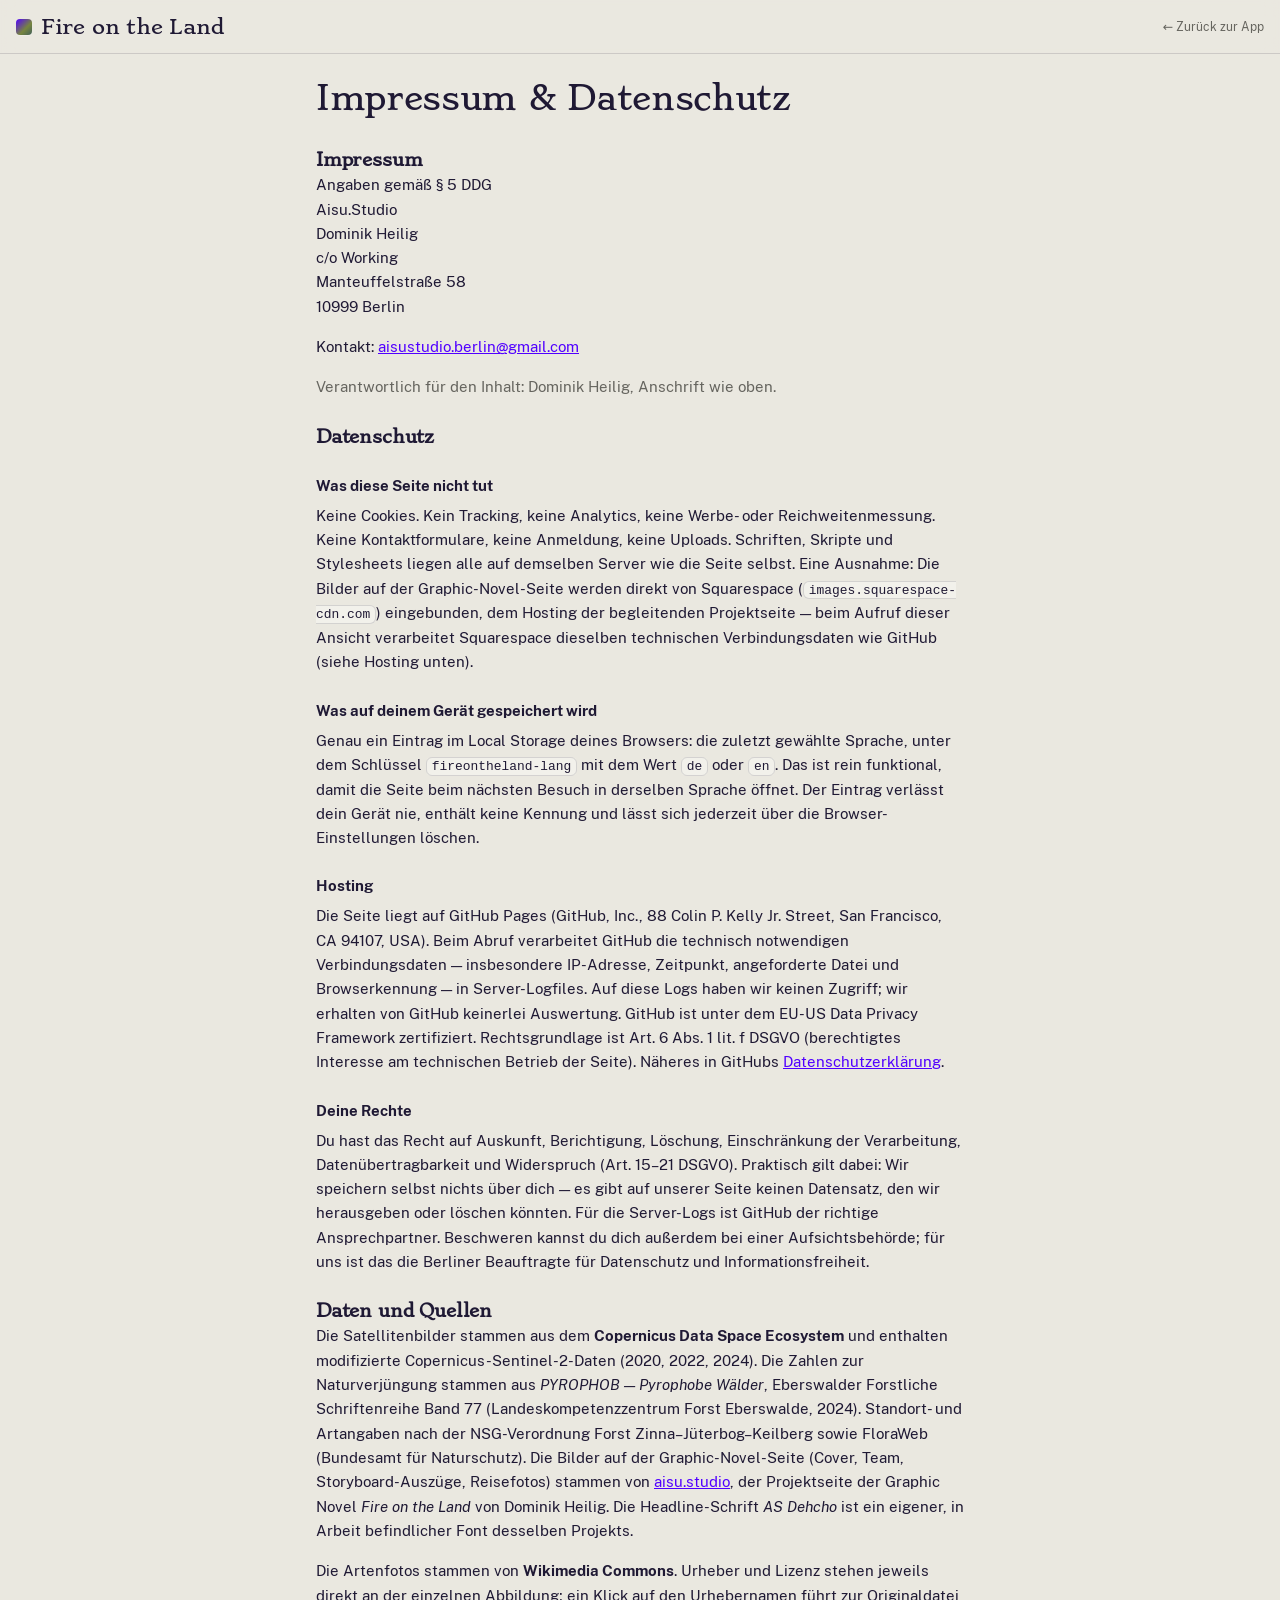
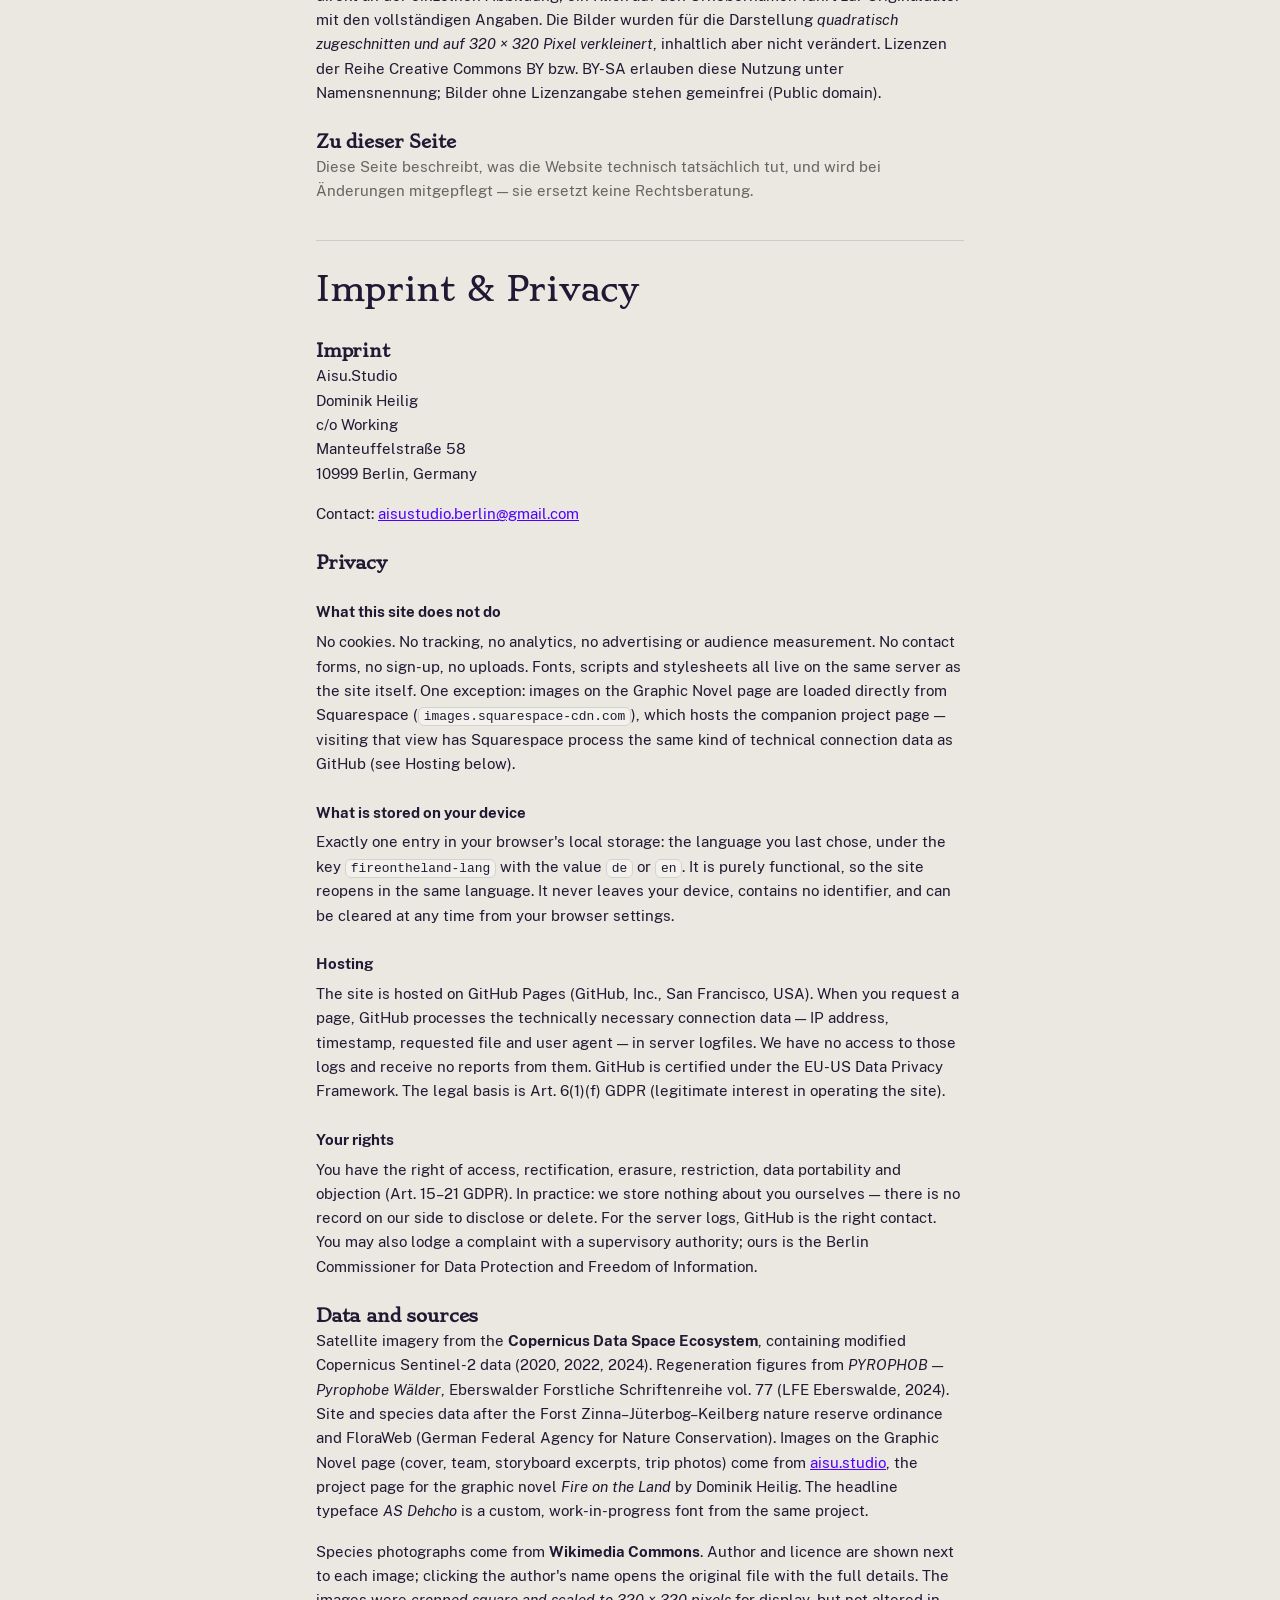
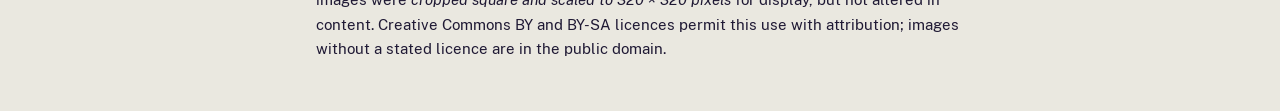
==== commit 676ad4d6: "Give every section/tab a real URL Adds client-side path routing (History API) so /graphic-novel, /fo" ====
--- a/legal.html
+++ b/legal.html
@@ -6,7 +6,7 @@
   <meta name="theme-color" content="#1b1710">
   <meta name="robots" content="noindex">
   <title>Impressum &amp; Datenschutz — Fire on the Land</title>
-  <link rel="stylesheet" href="./app.css">
+  <link rel="stylesheet" href="/app.css">
 </head>
 <body class="legal-body">
   <div class="topbar">
@@ -15,7 +15,7 @@
         <span class="brand-mark" aria-hidden="true"></span>
         <span class="brand-name">Fire on the Land</span>
       </div>
-      <a class="legal-back" href="./index.html">&larr; Zurück zur App</a>
+      <a class="legal-back" href="/graphic-novel">&larr; Zurück zur App</a>
     </header>
   </div>
 
--- a/app.css
+++ b/app.css
@@ -35,26 +35,21 @@
   src:url("fonts/PublicSans/PublicSans-Italic.woff2") format("woff2");
   font-weight:400; font-style:italic; font-display:swap;
 }
-@font-face{
-  font-family:"Dehcho";
-  src:url("fonts/Dehcho/ASDehchoTestAg01-Regular.woff2") format("woff2");
-  font-weight:400; font-style:normal; font-display:swap;
-}
-@font-face{
-  font-family:"Dehcho";
-  src:url("fonts/Dehcho/ASDehchoTestAg01-Bold.woff2") format("woff2");
-  font-weight:700; font-style:normal; font-display:swap;
-}
-@font-face{
-  font-family:"Dehcho Megular";
-  src:url("fonts/Dehcho/ASDehchoTestAg01-Megular.woff2") format("woff2");
-  font-weight:400; font-style:normal; font-display:swap;
-}
-@font-face{
-  font-family:"Dehcho Rough";
-  src:url("fonts/Dehcho/ASDehchoTestAg01-MediumRough.woff2") format("woff2");
-  font-weight:400; font-style:normal; font-display:swap;
-}
+@font-face{ font-family:"Dehcho Regular"; src:url("fonts/Dehcho/ASDehchoTestAg01-Regular.woff2") format("woff2"); font-display:swap; }
+@font-face{ font-family:"Dehcho RegularSlanted"; src:url("fonts/Dehcho/ASDehchoTestAg01-RegularSlanted.woff2") format("woff2"); font-display:swap; }
+@font-face{ font-family:"Dehcho Medium"; src:url("fonts/Dehcho/ASDehchoTestAg01-Medium.woff2") format("woff2"); font-display:swap; }
+@font-face{ font-family:"Dehcho MediumSlanted"; src:url("fonts/Dehcho/ASDehchoTestAg01-MediumSlanted.woff2") format("woff2"); font-display:swap; }
+@font-face{ font-family:"Dehcho MediumSemiSlanted"; src:url("fonts/Dehcho/ASDehchoTestAg01-MediumSemiSlanted.woff2") format("woff2"); font-display:swap; }
+@font-face{ font-family:"Dehcho MediumRough"; src:url("fonts/Dehcho/ASDehchoTestAg01-MediumRough.woff2") format("woff2"); font-display:swap; }
+@font-face{ font-family:"Dehcho Bold"; src:url("fonts/Dehcho/ASDehchoTestAg01-Bold.woff2") format("woff2"); font-display:swap; }
+@font-face{ font-family:"Dehcho BoldSlanted"; src:url("fonts/Dehcho/ASDehchoTestAg01-BoldSlanted.woff2") format("woff2"); font-display:swap; }
+@font-face{ font-family:"Dehcho BoldSemiSlanted"; src:url("fonts/Dehcho/ASDehchoTestAg01-BoldSemiSlanted.woff2") format("woff2"); font-display:swap; }
+@font-face{ font-family:"Dehcho Narrow"; src:url("fonts/Dehcho/ASDehchoTestAg01-Narrow.woff2") format("woff2"); font-display:swap; }
+@font-face{ font-family:"Dehcho NarrowSlanted"; src:url("fonts/Dehcho/ASDehchoTestAg01-NarrowSlanted.woff2") format("woff2"); font-display:swap; }
+@font-face{ font-family:"Dehcho NarrowSemiBold"; src:url("fonts/Dehcho/ASDehchoTestAg01-NarrowSemiBold.woff2") format("woff2"); font-display:swap; }
+@font-face{ font-family:"Dehcho NarrowBold"; src:url("fonts/Dehcho/ASDehchoTestAg01-NarrowBold.woff2") format("woff2"); font-display:swap; }
+@font-face{ font-family:"Dehcho NarrowBoldSlanted"; src:url("fonts/Dehcho/ASDehchoTestAg01-NarrowBoldSlanted.woff2") format("woff2"); font-display:swap; }
+@font-face{ font-family:"Dehcho Megular"; src:url("fonts/Dehcho/ASDehchoTestAg01-Megular.woff2") format("woff2"); font-display:swap; }
 :root{
   /* color — light — waffle primary tier (blueberry/grape/lemon + vanilla/cappuccino
      surfaces), ported 2026-08-07. --pine/--neo stay Fire on the Land's own: they're
@@ -152,7 +147,7 @@
 .brand{display:flex;align-items:center;gap:.55rem}
 .brand-mark{width:16px;height:16px;border-radius:4px;
   background:linear-gradient(135deg,var(--accent),var(--neo) 60%,var(--pine));box-shadow:var(--shadow)}
-.brand-name{font-family:var(--font-sans);font-weight:700;letter-spacing:-.02em;font-size:1.15rem}
+.brand-name{font-family:var(--font-headline);font-weight:400;letter-spacing:-.01em;font-size:1.25rem}
 .appbar-end{display:flex;align-items:center;gap:var(--sp-2);min-width:0}
 .appbar-site{font-family:var(--font-sans);font-size:.72rem;color:var(--muted);text-transform:uppercase;letter-spacing:.1em;white-space:nowrap}
 
@@ -226,9 +221,6 @@
 /* ============================================================
    CONCEPT
    ============================================================ */
-.define{background:var(--surface);border:1px solid var(--line);border-left:3px solid var(--neo);
-  border-radius:var(--r-s);padding:var(--sp-3);box-shadow:var(--shadow)}
-.define p{margin:.35rem 0 0}
 .thesis-line{font-family:var(--font-serif);font-size:1.15rem;line-height:1.4;border-left:3px solid var(--accent);
   padding-left:var(--sp-3);margin:var(--sp-3) 0}
 .thesis-line em{color:var(--accent);font-style:italic}
@@ -361,6 +353,16 @@
 }
 .mainnav-btn.is-active{color:var(--accent);box-shadow:inset 0 -2px 0 var(--accent)}
 
+.site-picker{
+  display:flex;align-items:center;gap:.6rem;padding:.6rem var(--sp-3);
+  background:color-mix(in srgb,var(--surface) 92%, transparent);backdrop-filter:blur(10px);
+  border-bottom:1px solid var(--line);
+}
+.site-picker[hidden]{display:none}
+.site-picker .channel-key{white-space:nowrap}
+.site-picker .channel-select{flex:1;background:var(--surface-2);border:1px solid var(--line);
+  border-radius:var(--r-s);padding:.35rem .5rem;color:var(--ink);font-weight:700}
+
 /* ============================================================
    GRAPHIC NOVEL
    ============================================================ */
@@ -389,16 +391,22 @@
 /* ============================================================
    FONT
    ============================================================ */
-.font-sample{font-family:"Dehcho Megular";font-size:clamp(2.6rem,11vw,4.2rem);line-height:.95;margin:var(--sp-4) 0 0;text-wrap:balance}
-.font-line{font-family:"Dehcho";font-size:clamp(1.15rem,4.5vw,1.6rem);border-top:1px solid var(--line);padding-top:var(--sp-2);margin-top:var(--sp-3)}
-.font-line.rough{font-family:"Dehcho Rough"}
-.font-glyphrow{font-family:"Dehcho";font-size:1.8rem;letter-spacing:.15em;color:var(--accent);
-  border-top:1px solid var(--line);padding-top:var(--sp-2);margin-top:var(--sp-3)}
+.font-style-picker{display:flex;align-items:center;gap:.6rem;margin-top:var(--sp-3)}
+.font-style-picker .channel-select{flex:1;background:var(--surface);border:1px solid var(--line);
+  border-radius:var(--r-s);padding:.4rem .5rem}
+#font-specimen{font-family:"Dehcho Regular";margin-top:var(--sp-3);border-top:1px solid var(--line);padding-top:var(--sp-3)}
+#font-specimen > div{border-bottom:1px solid var(--line);padding:.5rem 0}
+#font-specimen > div:last-child{border-bottom:0}
+.font-l1{font-size:clamp(2.6rem,11vw,4.2rem);line-height:.95;text-wrap:balance}
+.font-l2{font-size:clamp(1.7rem,7vw,2.4rem);line-height:1.05;text-wrap:balance}
+.font-l3{font-size:clamp(1.1rem,4vw,1.4rem);line-height:1.2}
+.font-l4{font-size:1.3rem;letter-spacing:.06em;color:var(--accent)}
+.font-l5{font-size:16px;line-height:1.5}
 
 /* ============================================================
    ADOPTION SCENARIOS — intro above the existing sub-app
    ============================================================ */
-.app-intro{max-width:var(--maxw);margin:0 auto;padding:var(--sp-3) var(--sp-3) 0}
+.app-intro{max-width:var(--maxw);margin:0 auto;padding:var(--sp-3) 0 var(--sp-4)}
 .app-intro p{color:var(--muted);font-size:.92rem;margin:.3rem 0 0}
 
 /* ============================================================
@@ -410,12 +418,10 @@
   border-bottom:1px solid var(--line);
 }
 .tabbar[hidden]{display:none}
-.tab{flex:1;min-width:0;display:flex;flex-direction:column;align-items:center;justify-content:center;gap:.15rem;
-  background:none;border:0;color:var(--muted);font-family:var(--font-sans);cursor:pointer;padding:.4rem .1rem;min-height:44px}
-.tab-ico{font-size:1.1rem;line-height:1}
-.tab-lbl{font-size:.62rem;font-weight:700;letter-spacing:.005em;white-space:nowrap;overflow:hidden;text-overflow:ellipsis;max-width:100%}
+.tab{flex:1;min-width:0;display:flex;align-items:center;justify-content:center;
+  background:none;border:0;color:var(--muted);font-family:var(--font-sans);cursor:pointer;padding:.4rem .5rem;min-height:44px}
+.tab-lbl{font-size:.78rem;font-weight:700;letter-spacing:.005em;white-space:nowrap;overflow:hidden;text-overflow:ellipsis;max-width:100%}
 .tab.is-active{color:var(--accent)}
-.tab.is-active .tab-ico{transform:translateY(-1px)}
 
 /* ============================================================
    WIDER SCREENS (progressive enhancement over mobile-first)
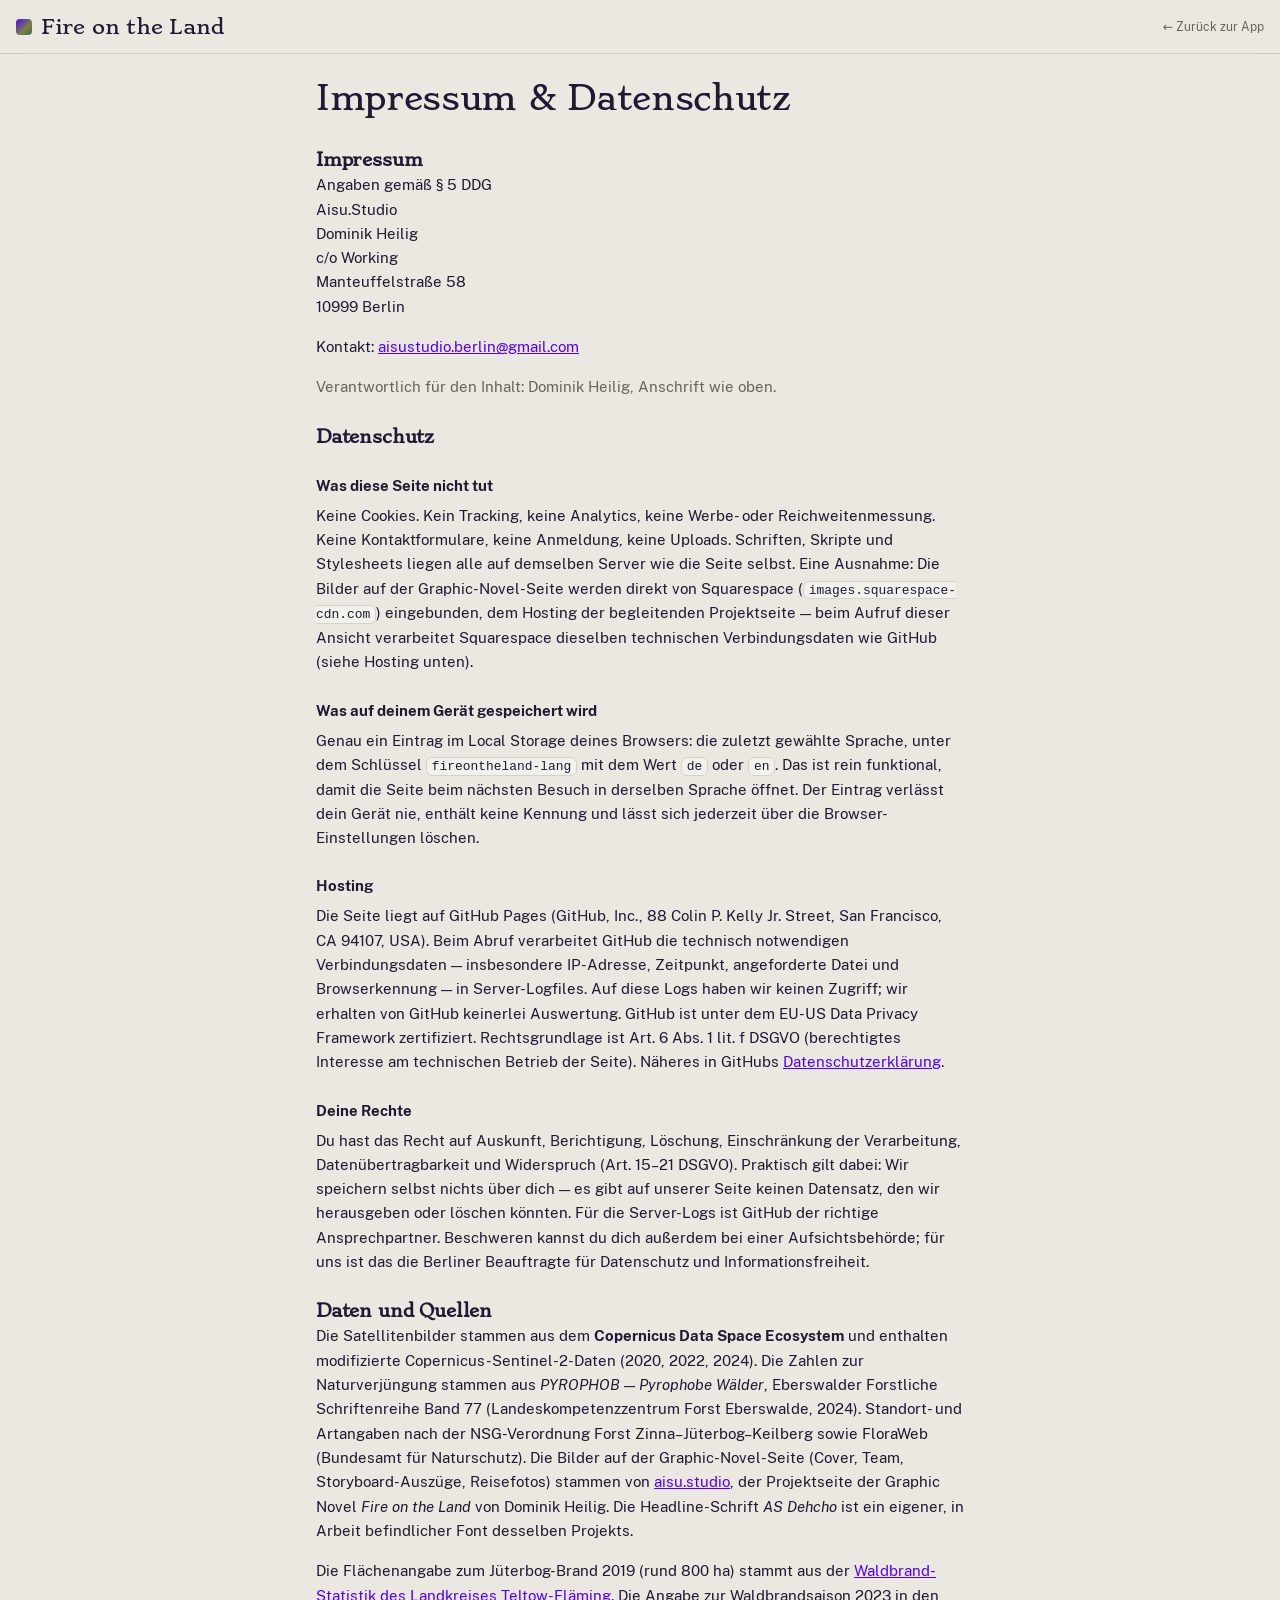
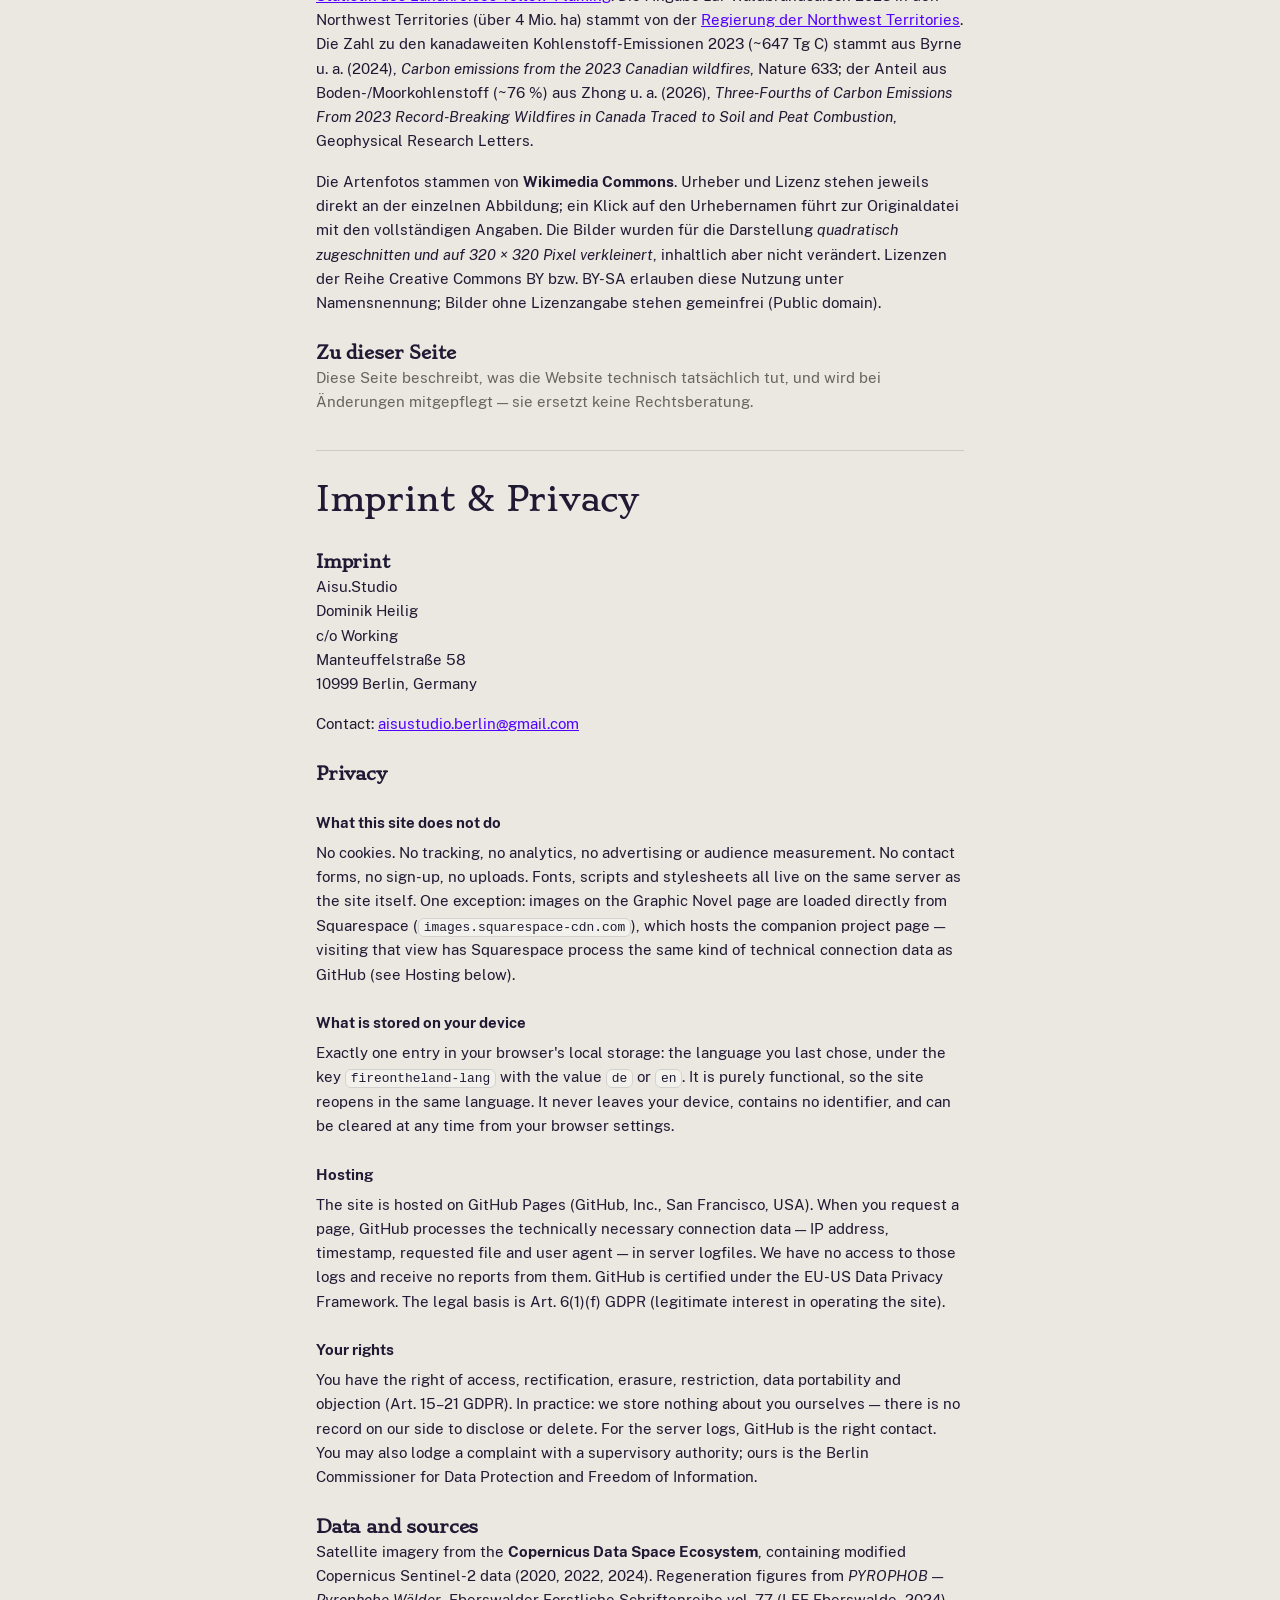
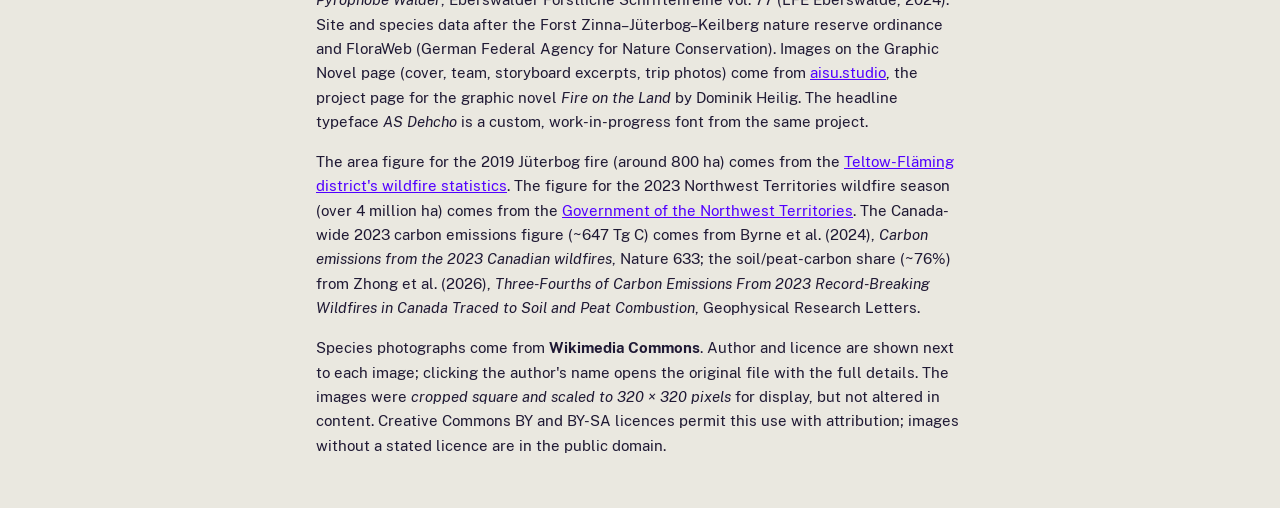
==== commit df0cea35: "Add Jüterbog-vs-NWT scale + correlate carbon with the recovery chart Adoption Scenarios intro now st" ====
--- a/legal.html
+++ b/legal.html
@@ -86,6 +86,16 @@
       <em>AS Dehcho</em> ist ein eigener, in Arbeit befindlicher Font desselben Projekts.
     </p>
     <p>
+      Die Flächenangabe zum Jüterbog-Brand 2019 (rund 800&nbsp;ha) stammt aus der
+      <a href="https://www.teltow-flaeming.de/waldbrand-statistik" rel="noopener">Waldbrand-Statistik des Landkreises Teltow-Fläming</a>.
+      Die Angabe zur Waldbrandsaison 2023 in den Northwest Territories (über 4&nbsp;Mio.&nbsp;ha) stammt von der
+      <a href="https://www.gov.nt.ca/en/newsroom/shane-thompson-historic-2023-wildfire-season" rel="noopener">Regierung der Northwest Territories</a>.
+      Die Zahl zu den kanadaweiten Kohlenstoff-Emissionen 2023 (~647&nbsp;Tg&nbsp;C) stammt aus Byrne u.&nbsp;a. (2024),
+      <em>Carbon emissions from the 2023 Canadian wildfires</em>, Nature 633; der Anteil aus Boden-/Moorkohlenstoff
+      (~76&nbsp;%) aus Zhong u.&nbsp;a. (2026), <em>Three-Fourths of Carbon Emissions From 2023 Record-Breaking
+      Wildfires in Canada Traced to Soil and Peat Combustion</em>, Geophysical Research Letters.
+    </p>
+    <p>
       Die Artenfotos stammen von <strong>Wikimedia Commons</strong>. Urheber und Lizenz stehen jeweils direkt
       an der einzelnen Abbildung; ein Klick auf den Urhebernamen führt zur Originaldatei mit den vollständigen
       Angaben. Die Bilder wurden für die Darstellung <em>quadratisch zugeschnitten und auf 320 × 320 Pixel
@@ -162,6 +172,16 @@
       <em>AS Dehcho</em> is a custom, work-in-progress font from the same project.
     </p>
     <p lang="en">
+      The area figure for the 2019 Jüterbog fire (around 800&nbsp;ha) comes from the
+      <a href="https://www.teltow-flaeming.de/waldbrand-statistik" rel="noopener">Teltow-Fläming district's wildfire statistics</a>.
+      The figure for the 2023 Northwest Territories wildfire season (over 4&nbsp;million&nbsp;ha) comes from the
+      <a href="https://www.gov.nt.ca/en/newsroom/shane-thompson-historic-2023-wildfire-season" rel="noopener">Government of the Northwest Territories</a>.
+      The Canada-wide 2023 carbon emissions figure (~647&nbsp;Tg&nbsp;C) comes from Byrne et al. (2024),
+      <em>Carbon emissions from the 2023 Canadian wildfires</em>, Nature 633; the soil/peat-carbon share
+      (~76%) from Zhong et al. (2026), <em>Three-Fourths of Carbon Emissions From 2023 Record-Breaking
+      Wildfires in Canada Traced to Soil and Peat Combustion</em>, Geophysical Research Letters.
+    </p>
+    <p lang="en">
       Species photographs come from <strong>Wikimedia Commons</strong>. Author and licence are shown next to
       each image; clicking the author's name opens the original file with the full details. The images were
       <em>cropped square and scaled to 320 × 320 pixels</em> for display, but not altered in content. Creative
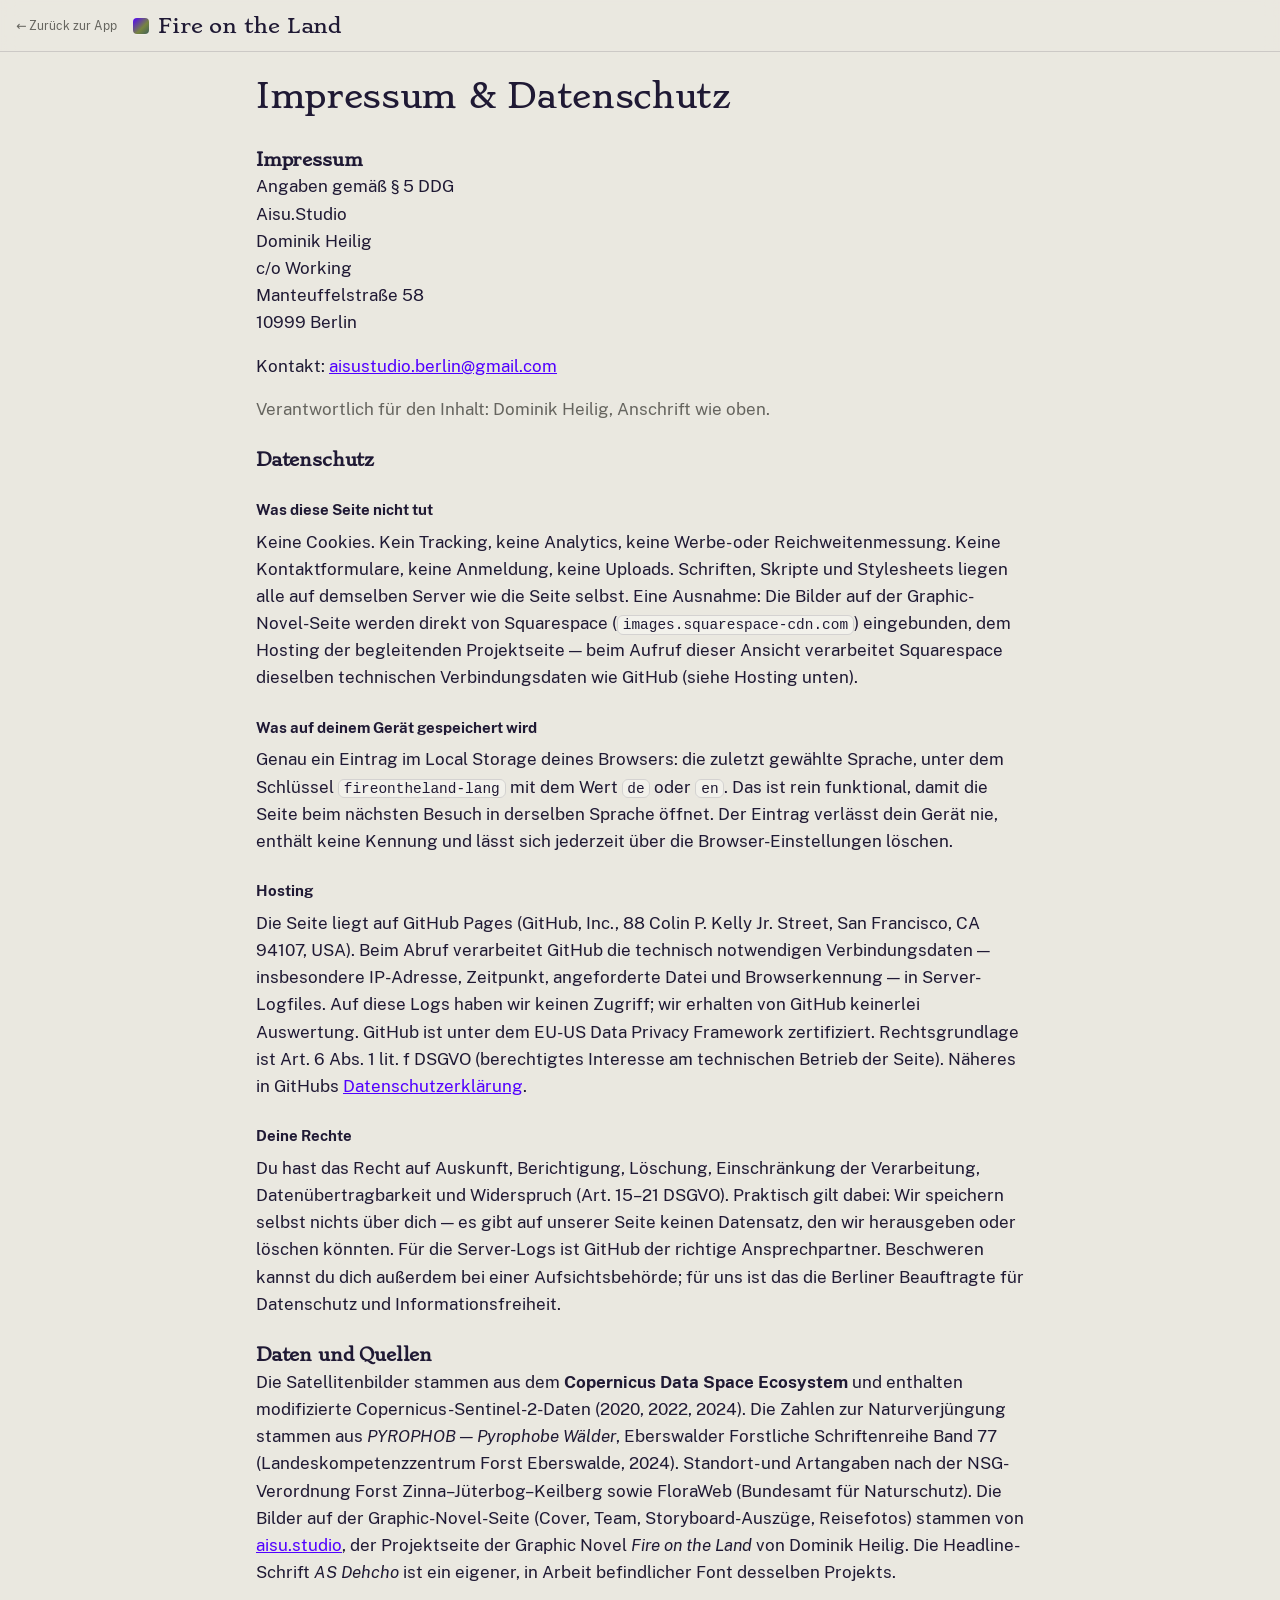
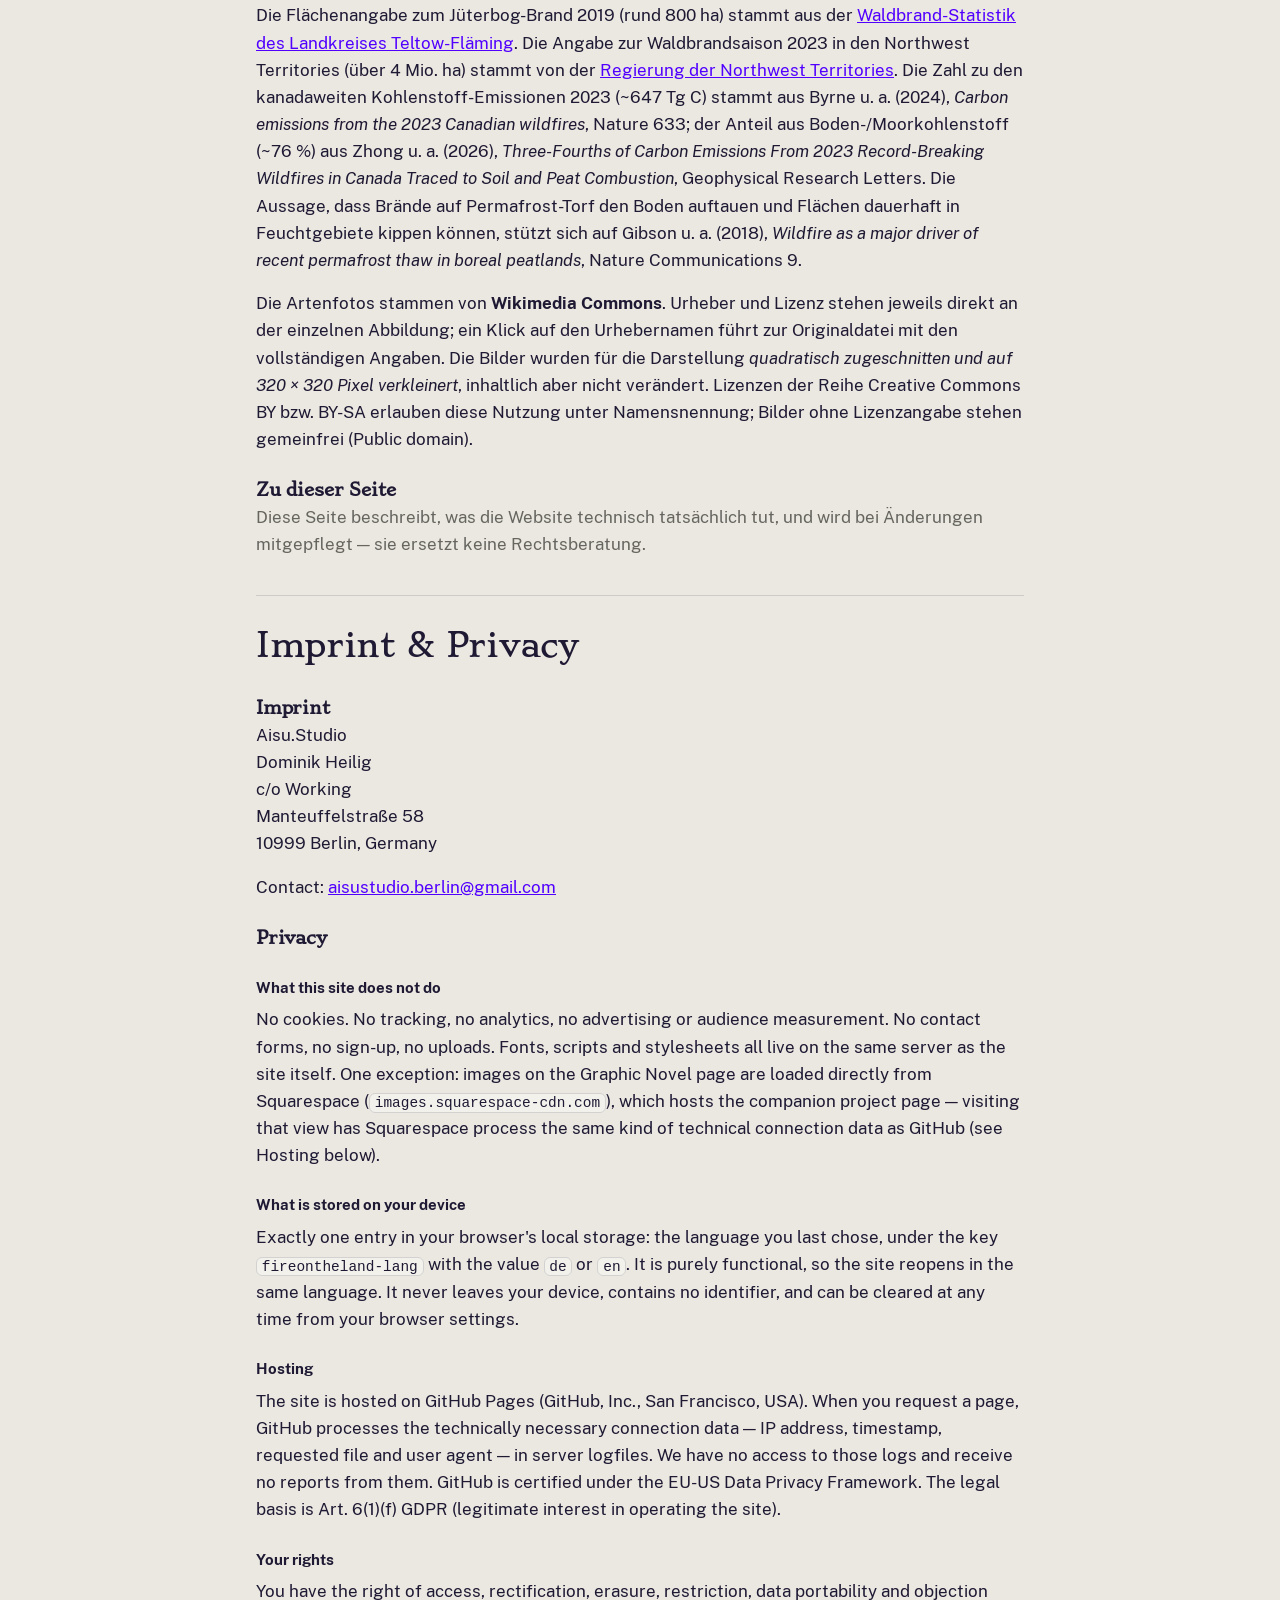
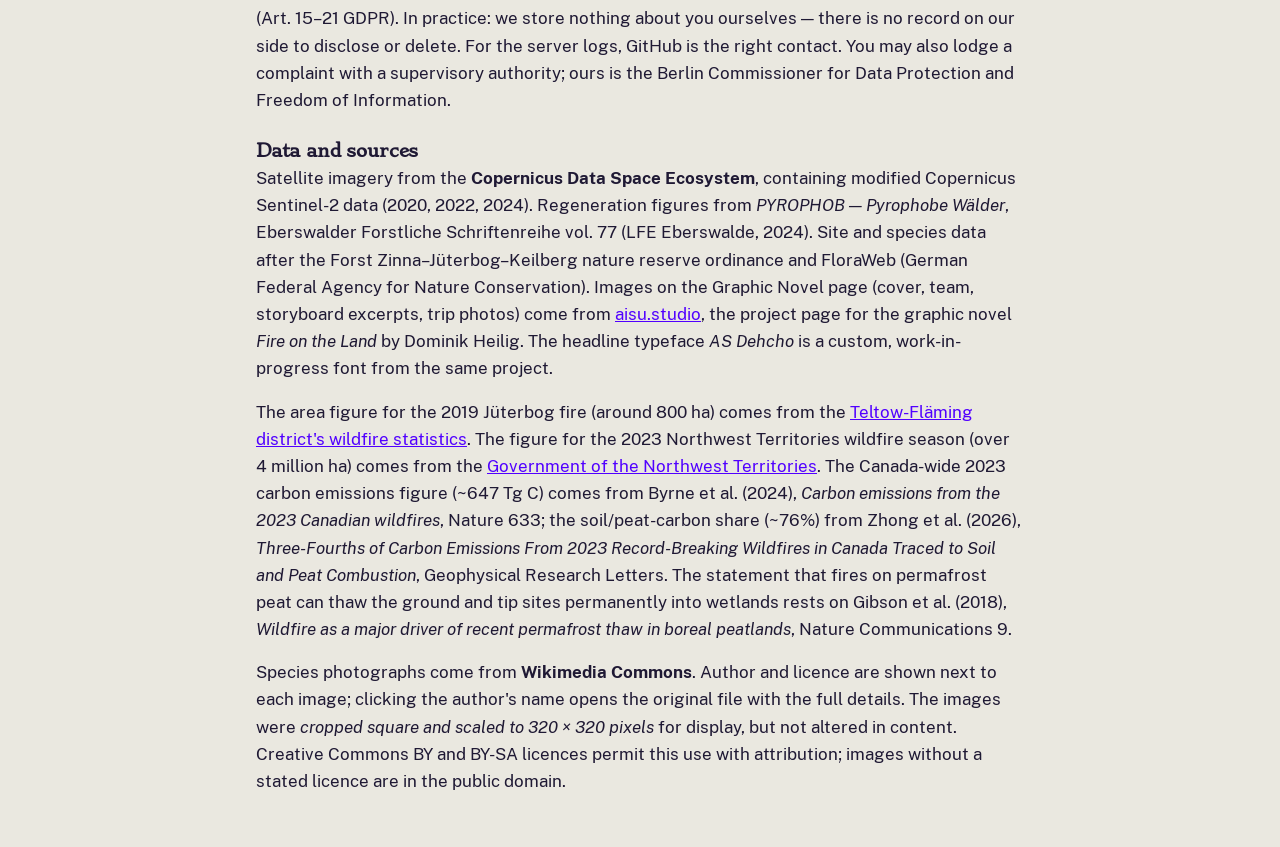
==== commit 97820b08: "Harden Adoption Scenarios against ecological review Second review pass through Jennifer Baltzer's le" ====
--- a/legal.html
+++ b/legal.html
@@ -94,6 +94,9 @@
       <em>Carbon emissions from the 2023 Canadian wildfires</em>, Nature 633; der Anteil aus Boden-/Moorkohlenstoff
       (~76&nbsp;%) aus Zhong u.&nbsp;a. (2026), <em>Three-Fourths of Carbon Emissions From 2023 Record-Breaking
       Wildfires in Canada Traced to Soil and Peat Combustion</em>, Geophysical Research Letters.
+      Die Aussage, dass Brände auf Permafrost-Torf den Boden auftauen und Flächen dauerhaft in Feuchtgebiete
+      kippen können, stützt sich auf Gibson u.&nbsp;a. (2018), <em>Wildfire as a major driver of recent permafrost
+      thaw in boreal peatlands</em>, Nature Communications 9.
     </p>
     <p>
       Die Artenfotos stammen von <strong>Wikimedia Commons</strong>. Urheber und Lizenz stehen jeweils direkt
@@ -180,6 +183,9 @@
       <em>Carbon emissions from the 2023 Canadian wildfires</em>, Nature 633; the soil/peat-carbon share
       (~76%) from Zhong et al. (2026), <em>Three-Fourths of Carbon Emissions From 2023 Record-Breaking
       Wildfires in Canada Traced to Soil and Peat Combustion</em>, Geophysical Research Letters.
+      The statement that fires on permafrost peat can thaw the ground and tip sites permanently into wetlands
+      rests on Gibson et al. (2018), <em>Wildfire as a major driver of recent permafrost thaw in boreal
+      peatlands</em>, Nature Communications 9.
     </p>
     <p lang="en">
       Species photographs come from <strong>Wikimedia Commons</strong>. Author and licence are shown next to
--- a/app.css
+++ b/app.css
@@ -126,7 +126,7 @@
 html{-webkit-text-size-adjust:100%}
 body{
   margin:0;background:var(--bg);color:var(--ink);
-  font-family:var(--font-sans);font-size:1rem;line-height:1.55;
+  font-family:var(--font-sans);font-size:1.125rem;line-height:1.6;
   -webkit-font-smoothing:antialiased;
   padding-bottom:env(safe-area-inset-bottom);
   position:relative;
@@ -169,11 +169,11 @@
 @keyframes fade{from{opacity:0;transform:translateY(6px)}to{opacity:1;transform:none}}
 @media (prefers-reduced-motion:reduce){.view{animation:none}}
 .view-title{font-size:clamp(1.5rem,1.2rem + 3vw,2rem);font-weight:400;margin:.2rem 0 .3rem}
-.view-sub{color:var(--muted);margin:0 0 var(--sp-3);font-size:.98rem}
+.view-sub{color:var(--muted);margin:0 0 var(--sp-3);font-size:1.0625rem}
 .lede{margin:0 0 var(--sp-3);line-height:1.55}
 .kicker{font-family:var(--font-sans);font-size:.68rem;text-transform:uppercase;letter-spacing:.13em;font-weight:700;color:var(--accent)}
 .h-sec{font-size:1.05rem;font-weight:700;margin:var(--sp-4) 0 0}
-.note{font-family:var(--font-sans);font-size:.82rem;color:var(--muted);margin-top:var(--sp-3)}
+.note{font-family:var(--font-sans);font-size:16px;line-height:1.5;color:var(--muted);margin-top:var(--sp-3)}
 
 /* ============================================================
    COMPOSITE
@@ -182,16 +182,18 @@
 #composite-canvas{width:100%;height:auto;display:block;border:1px solid var(--line);border-radius:var(--r-m);box-shadow:var(--shadow);background:var(--surface-2)}
 .badge-placeholder{position:absolute;left:.6rem;bottom:.6rem;font-family:var(--font-sans);font-size:.68rem;
   background:color-mix(in srgb,var(--ink) 78%, transparent);color:var(--bg);padding:.28rem .55rem;border-radius:var(--r-pill)}
-.channels{display:grid;grid-template-columns:repeat(3,1fr);gap:var(--sp-2);margin-top:var(--sp-3)}
+.channels{margin-top:var(--sp-3)}
 .channel{display:flex;flex-direction:column;gap:.3rem;background:var(--surface);border:1px solid var(--line);
   border-radius:var(--r-s);padding:.5rem .6rem}
-.channel-key{font-family:var(--font-sans);font-size:.68rem;text-transform:uppercase;letter-spacing:.1em;font-weight:700}
-.c-r .channel-key{color:var(--accent)} .c-g .channel-key{color:var(--neo)} .c-b .channel-key{color:var(--pine)}
-.channel-select{font-family:var(--font-sans);font-size:1rem;font-variant-numeric:tabular-nums;
-  background:transparent;color:var(--ink);border:0;border-radius:var(--r-s);padding:.15rem 0;min-height:32px}
+.channel-key{font-family:var(--font-sans);font-size:.68rem;text-transform:uppercase;letter-spacing:.1em;font-weight:700;color:var(--neo)}
+.channel-year{display:block;font-family:var(--font-sans);font-size:1.1rem;font-weight:700;
+  font-variant-numeric:tabular-nums;color:var(--ink)}
+.channel-slider{width:100%;height:28px;margin:.15rem 0 0;accent-color:var(--neo)}
 .readout{list-style:none;margin:var(--sp-3) 0 0;padding:0;display:grid;gap:.4rem;
   font-family:var(--font-sans);font-size:.85rem;color:var(--muted)}
 .readout li{display:flex;align-items:center;gap:.5rem}
+.readout-h{display:flex;flex-wrap:wrap;gap:.4rem var(--sp-3)}
+.readout-h li{flex:0 1 auto}
 .swatch{width:.9rem;height:.9rem;border-radius:3px;flex:0 0 auto;border:1px solid #0002}
 
 /* ============================================================
@@ -213,7 +215,7 @@
 .v-split{color:var(--muted);background:var(--surface-2);border-color:var(--line)}
 .v-ctx{color:var(--accent);background:var(--accent-wash);border-color:var(--accent)}
 .scard-rows{display:grid;gap:.4rem}
-.scrow{display:grid;grid-template-columns:auto 1fr;gap:.55rem;font-size:.9rem;line-height:1.4}
+.scrow{display:grid;grid-template-columns:auto 1fr;gap:.55rem;font-size:1rem;line-height:1.4}
 .scrow .side{font-family:var(--font-sans);font-size:.64rem;text-transform:uppercase;letter-spacing:.08em;
   font-weight:700;padding-top:.15rem;white-space:nowrap}
 .scrow.pine .side{color:var(--pine)} .scrow.neo .side{color:var(--neo)}
@@ -224,7 +226,7 @@
 .thesis-line{font-family:var(--font-serif);font-size:1.15rem;line-height:1.4;border-left:3px solid var(--accent);
   padding-left:var(--sp-3);margin:var(--sp-3) 0}
 .thesis-line em{color:var(--accent);font-style:italic}
-.canon{margin:var(--sp-2) 0 0;padding-left:1.1rem;display:grid;gap:.5rem;font-size:.94rem}
+.canon{margin:var(--sp-2) 0 0;padding-left:1.1rem;display:grid;gap:.5rem;font-size:1.0625rem}
 .canon strong{font-family:var(--font-sans)}
 
 /* ============================================================
@@ -237,7 +239,7 @@
 .measures{list-style:none;margin:0;padding:0;display:grid;gap:var(--sp-2)}
 .measure{background:var(--surface);border:1px solid var(--line);border-radius:var(--r-m);padding:var(--sp-3);box-shadow:var(--shadow)}
 .measure .m-actor{font-family:var(--font-sans);font-size:.64rem;text-transform:uppercase;letter-spacing:.1em;font-weight:700;color:var(--muted)}
-.measure p{margin:.3rem 0 .55rem;font-size:.95rem;line-height:1.42}
+.measure p{margin:.3rem 0 .55rem;font-size:1.0625rem;line-height:1.45}
 .m-tags{display:flex;flex-wrap:wrap;gap:.35rem}
 .mtag{font-family:var(--font-sans);font-size:.66rem;font-weight:700;letter-spacing:.02em;padding:.22rem .5rem;border-radius:var(--r-pill);border:1px solid}
 .mtag.p{color:var(--pine);background:var(--pine-wash);border-color:var(--pine)}
@@ -262,7 +264,7 @@
 .sp-head{display:flex;align-items:baseline;gap:.4rem;flex-wrap:wrap;margin-bottom:.3rem}
 .sp-name{font-family:var(--font-sans);font-weight:700;font-size:1rem}
 .sp-latin{font-family:var(--font-serif);font-style:italic;font-size:.82rem;color:var(--muted)}
-.spcard p{margin:.3rem 0 .55rem;font-size:.95rem;line-height:1.42}
+.spcard p{margin:.3rem 0 .55rem;font-size:1.0625rem;line-height:1.45}
 .excluded{border-left:2px solid var(--muted);padding-left:var(--sp-2)}
 .gloss{font:inherit;color:inherit;background:none;border:0;padding:0;cursor:pointer;
   border-bottom:1px dotted var(--accent);line-height:inherit}
@@ -276,12 +278,12 @@
   padding:.1rem .4rem;vertical-align:.1em}
 .rad-box{background:var(--surface);border:1px solid var(--line);border-left:3px solid var(--neo);
   border-radius:var(--r-m);padding:var(--sp-3);margin:var(--sp-4) 0 0;box-shadow:var(--shadow)}
-.rad-box p{font-size:.95rem;line-height:1.5;margin:0 0 var(--sp-2)}
+.rad-box p{font-size:1.0625rem;line-height:1.5;margin:0 0 var(--sp-2)}
 .rad-box p:last-child{margin-bottom:0}
 .hypo{background:var(--surface);border:1px solid var(--line);border-left:3px solid var(--accent);
   border-radius:var(--r-m);padding:var(--sp-3);margin:var(--sp-4) 0 0;box-shadow:var(--shadow)}
 .hypo-title{font-size:1.05rem;font-weight:700;margin:.2rem 0 var(--sp-2)}
-.hypo p{font-size:.95rem;line-height:1.5;margin:0 0 var(--sp-2)}
+.hypo p{font-size:1.0625rem;line-height:1.5;margin:0 0 var(--sp-2)}
 .hypo p:last-child{margin-bottom:0}
 .species-map{position:relative;margin:var(--sp-3) 0 0;border:1px solid var(--line);border-radius:var(--r-m);
   overflow:hidden;box-shadow:var(--shadow);background:var(--surface-2)}
@@ -303,7 +305,7 @@
 .scenario-item{display:flex;align-items:flex-start;gap:.6rem}
 .scenario-dot{width:.7rem;height:.7rem;border-radius:50%;flex:0 0 auto;margin-top:.3rem}
 .scenario-name{display:block;font-family:var(--font-sans);font-weight:700;font-size:.92rem}
-.scenario-note{margin:.15rem 0 0;font-size:.85rem;color:var(--muted);line-height:1.4}
+.scenario-note{margin:.15rem 0 0;font-size:16px;color:var(--muted);line-height:1.45}
 
 .scenario-readout{display:flex;flex-wrap:wrap;gap:.5rem var(--sp-3);margin:.5rem 0 0;
   font-family:var(--font-sans);font-size:.78rem;color:var(--muted)}
@@ -321,7 +323,7 @@
 .legal-back{font-family:var(--font-sans);font-size:.78rem;color:var(--muted);text-decoration:none;white-space:nowrap}
 .legal-back:hover{color:var(--accent)}
 .legal{padding-bottom:var(--sp-5)}
-.legal p{font-size:.95rem;line-height:1.6;margin:0 0 var(--sp-3)}
+.legal p{font-size:1.0625rem;line-height:1.6;margin:0 0 var(--sp-3)}
 .legal a{color:var(--accent)}
 .legal code{font-family:ui-monospace,SFMono-Regular,Menlo,monospace;font-size:.85em;
   background:var(--surface-2);border:1px solid var(--line);border-radius:var(--r-s);padding:.05rem .3rem}
@@ -407,7 +409,7 @@
    ADOPTION SCENARIOS — intro above the existing sub-app
    ============================================================ */
 .app-intro{max-width:var(--maxw);margin:0 auto;padding:var(--sp-3) 0 var(--sp-4)}
-.app-intro p{color:var(--muted);font-size:.92rem;margin:.3rem 0 0}
+.app-intro p{margin:.3rem 0 0}
 
 /* ============================================================
    TAB BAR
@@ -419,14 +421,53 @@
 }
 .tabbar[hidden]{display:none}
 .tab{flex:1;min-width:0;display:flex;align-items:center;justify-content:center;
-  background:none;border:0;color:var(--muted);font-family:var(--font-sans);cursor:pointer;padding:.4rem .5rem;min-height:44px}
-.tab-lbl{font-size:.78rem;font-weight:700;letter-spacing:.005em;white-space:nowrap;overflow:hidden;text-overflow:ellipsis;max-width:100%}
+  background:none;border:0;color:var(--muted);font-family:var(--font-sans);cursor:pointer;padding:.4rem .25rem;min-height:44px}
+.tab-lbl{font-size:.7rem;font-weight:700;letter-spacing:.005em;white-space:nowrap;overflow:hidden;text-overflow:ellipsis;max-width:100%}
 .tab.is-active{color:var(--accent)}
 
 /* ============================================================
    WIDER SCREENS (progressive enhancement over mobile-first)
    ============================================================ */
 @media (min-width:720px){
-  :root{--maxw:680px}
+  :root{--maxw:800px}
   .channels{gap:var(--sp-3)}
-}
+
+  /* Merge appbar + main nav into one row — enough width here that a
+     separate 52px nav bar just wastes vertical space. .appbar's own
+     box disappears (display:contents) and its background/padding
+     move up to .topbar, which becomes the flex row for all three:
+     brand, main nav, language switcher. sitepicker/subtabbar still
+     get their own full-width line below via flex-basis. */
+  .topbar{
+    display:flex;align-items:center;flex-wrap:wrap;gap:var(--sp-3);
+    padding:calc(env(safe-area-inset-top) + .6rem) var(--sp-3) .6rem;
+    background:color-mix(in srgb, var(--bg) 88%, transparent);backdrop-filter:blur(8px);
+    border-bottom:1px solid var(--line);
+  }
+  .appbar{display:contents}
+  .brand{order:1;flex:0 0 auto}
+  .mainnav{
+    order:2;flex:1;height:auto;min-width:0;
+    background:none;backdrop-filter:none;border-bottom:0;
+    justify-content:center;gap:var(--sp-2);
+  }
+  .mainnav-btn{flex:0 1 auto;padding:.3rem .9rem;min-height:36px;white-space:nowrap}
+  .appbar-end{order:3;flex:0 0 auto}
+
+  /* Forces a hard wrap so location + sub-tabs always start their own
+     line, regardless of how much leftover width row 1 has — without
+     this, flex-wrap happily packs them onto row 1 on wide viewports. */
+  .topbar-row-break{order:4;flex:0 0 100%;height:0;border-top:1px solid var(--line);margin-top:.6rem}
+
+  /* Second merged row: location picker + sub-tabs share one line. */
+  #sitepicker{
+    order:5;flex:0 1 360px;min-width:240px;
+    background:none;backdrop-filter:none;border-bottom:0;padding:.4rem 0;
+  }
+  #subtabbar{
+    order:6;flex:1;min-width:0;height:auto;
+    background:none;backdrop-filter:none;border-bottom:0;
+  }
+  .tab{min-height:36px;padding:.3rem .5rem}
+  .tab-lbl{font-size:.82rem}
+}
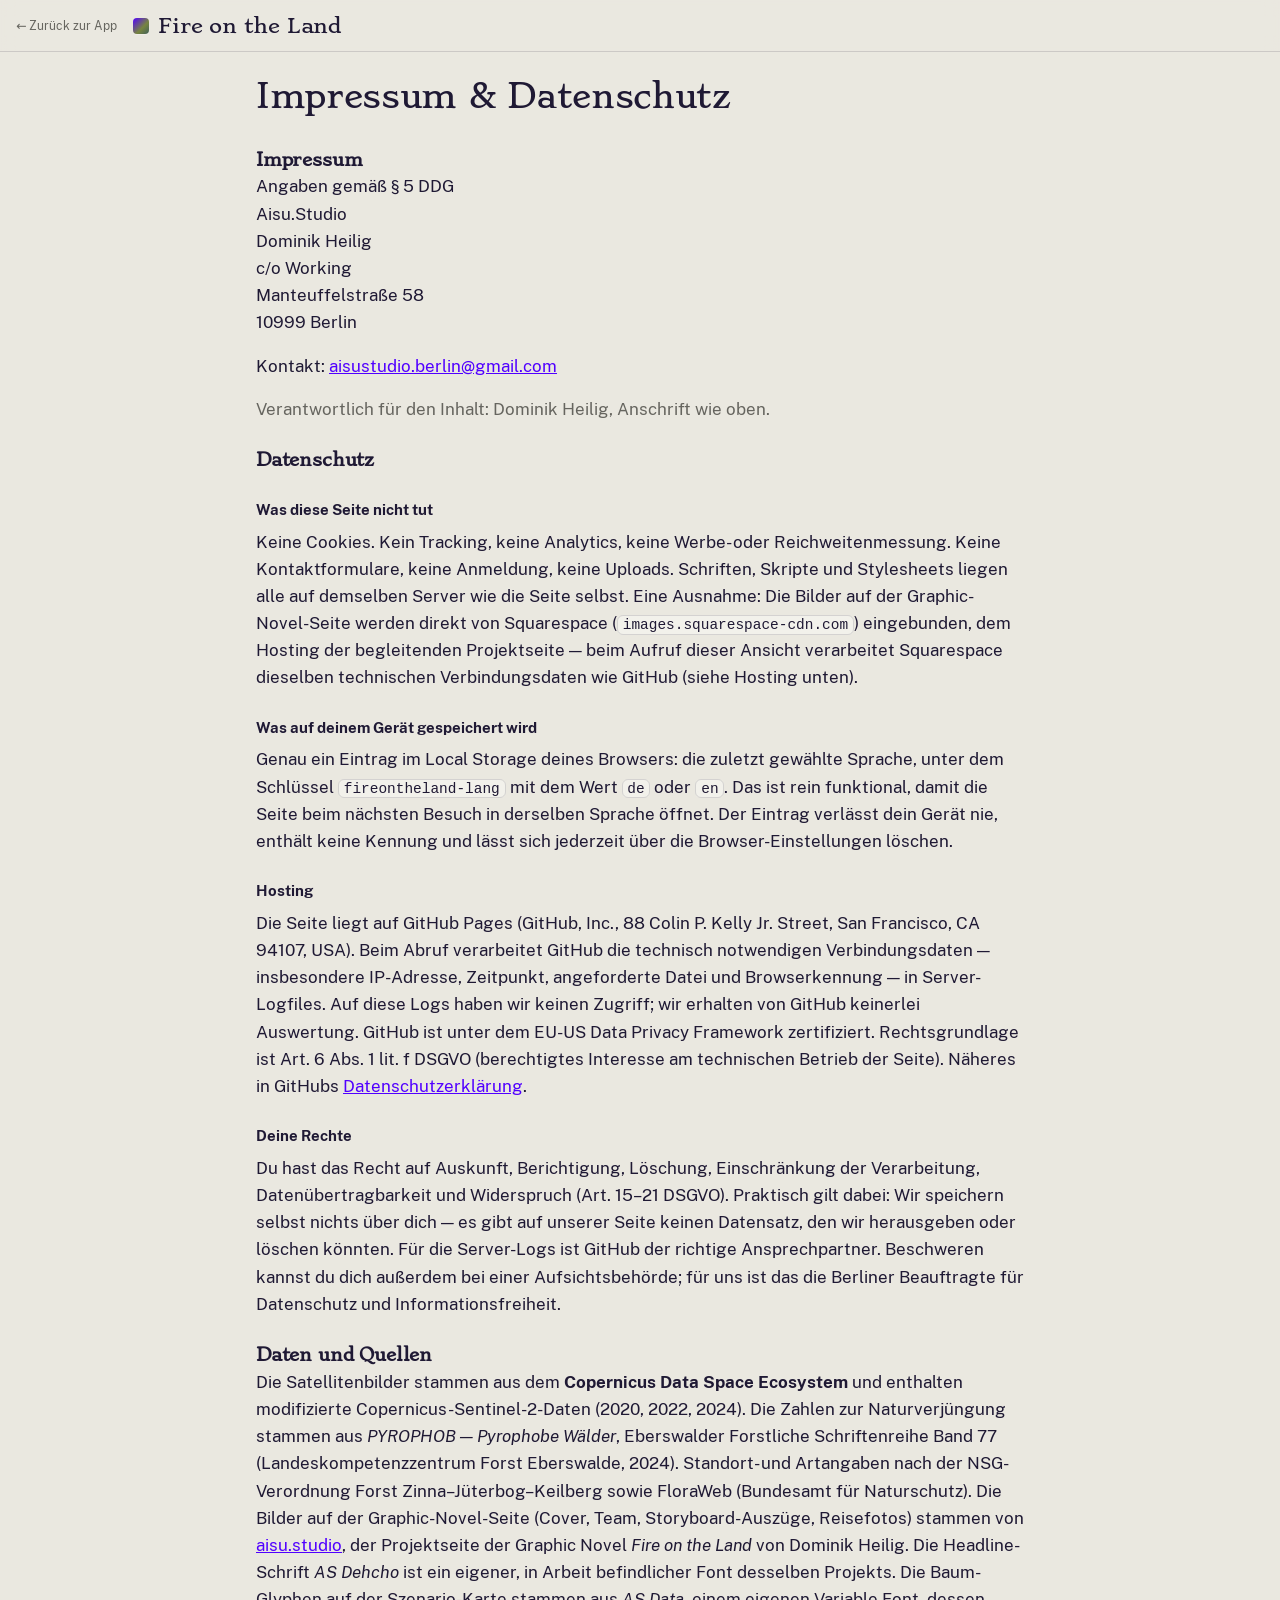
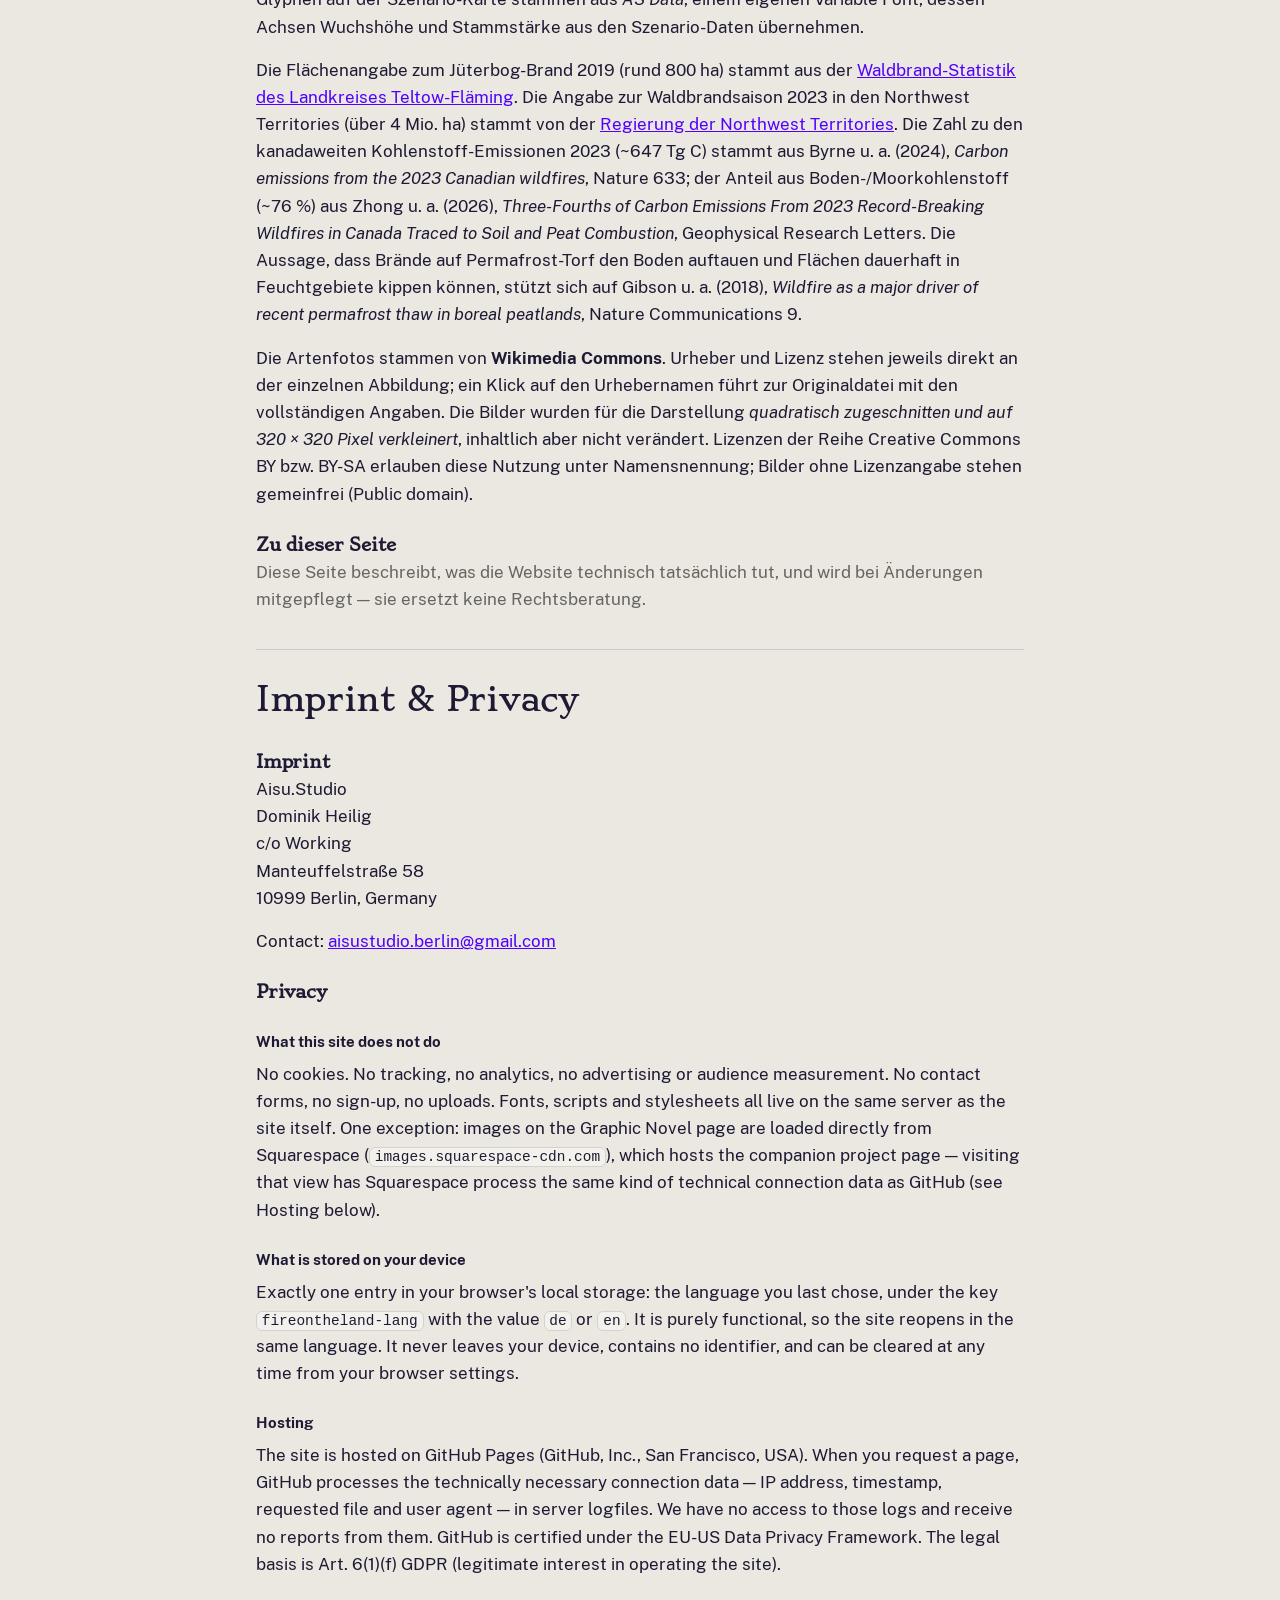
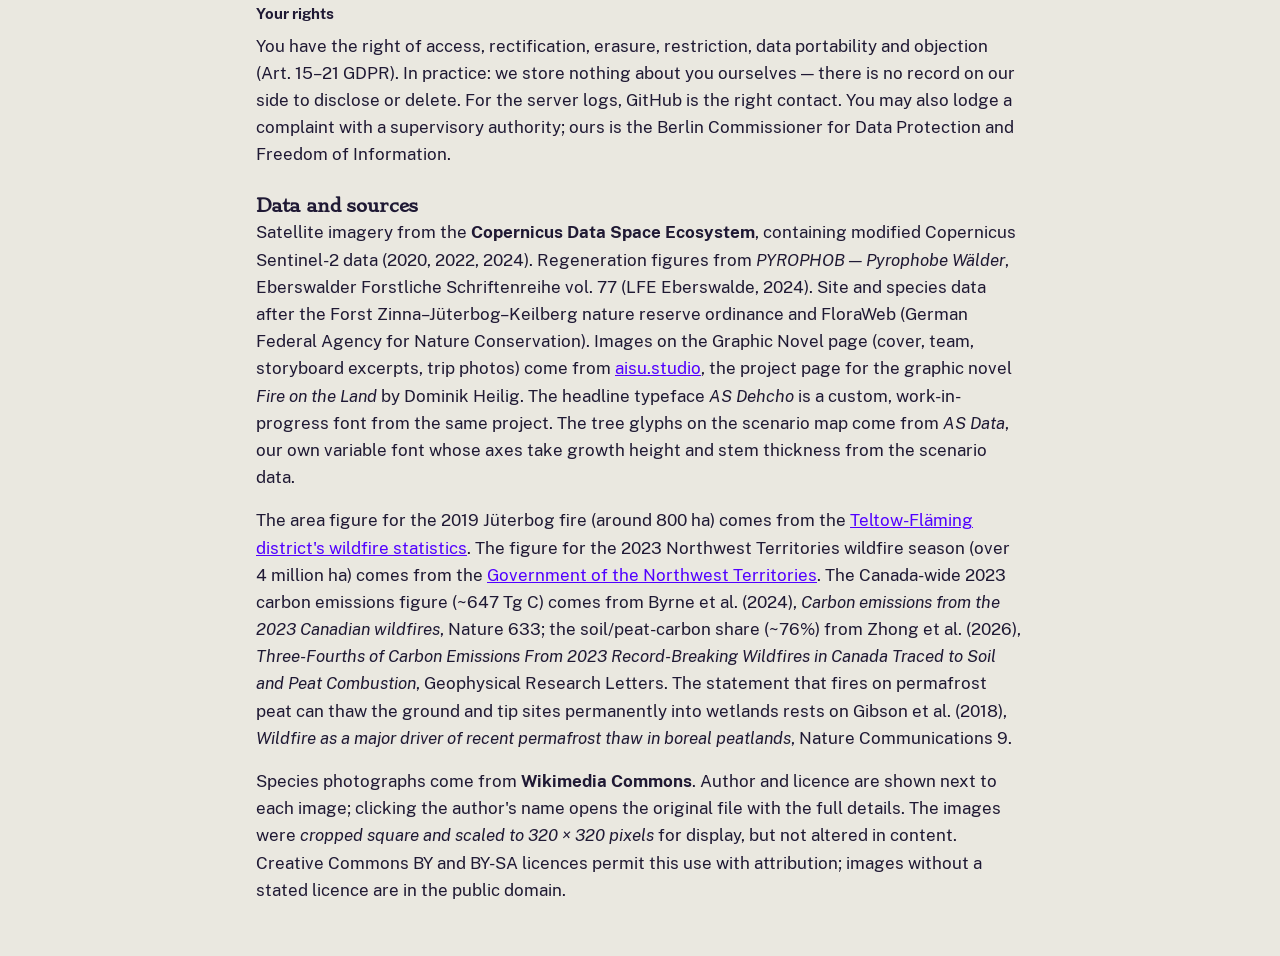
==== commit 93758dbb: "Scenario map: render the stand in AS Data, our tree-glyph variable font Replaces the dot texture wit" ====
--- a/legal.html
+++ b/legal.html
@@ -83,7 +83,9 @@
       sowie FloraWeb (Bundesamt für Naturschutz). Die Bilder auf der Graphic-Novel-Seite (Cover, Team,
       Storyboard-Auszüge, Reisefotos) stammen von <a href="https://www.aisu.studio/home-blog/fotl" rel="noopener">aisu.studio</a>,
       der Projektseite der Graphic Novel <em>Fire on the Land</em> von Dominik Heilig. Die Headline-Schrift
-      <em>AS Dehcho</em> ist ein eigener, in Arbeit befindlicher Font desselben Projekts.
+      <em>AS Dehcho</em> ist ein eigener, in Arbeit befindlicher Font desselben Projekts. Die Baum-Glyphen
+      auf der Szenario-Karte stammen aus <em>AS Data</em>, einem eigenen Variable Font, dessen Achsen
+      Wuchshöhe und Stammstärke aus den Szenario-Daten übernehmen.
     </p>
     <p>
       Die Flächenangabe zum Jüterbog-Brand 2019 (rund 800&nbsp;ha) stammt aus der
@@ -172,7 +174,9 @@
       Nature Conservation). Images on the Graphic Novel page (cover, team, storyboard excerpts, trip photos)
       come from <a href="https://www.aisu.studio/home-blog/fotl" rel="noopener">aisu.studio</a>, the project
       page for the graphic novel <em>Fire on the Land</em> by Dominik Heilig. The headline typeface
-      <em>AS Dehcho</em> is a custom, work-in-progress font from the same project.
+      <em>AS Dehcho</em> is a custom, work-in-progress font from the same project. The tree glyphs on the
+      scenario map come from <em>AS Data</em>, our own variable font whose axes take growth height and
+      stem thickness from the scenario data.
     </p>
     <p lang="en">
       The area figure for the 2019 Jüterbog fire (around 800&nbsp;ha) comes from the
--- a/app.css
+++ b/app.css
@@ -35,6 +35,12 @@
   src:url("fonts/PublicSans/PublicSans-Italic.woff2") format("woff2");
   font-weight:400; font-style:italic; font-display:swap;
 }
+/* AS Data — variable "data font" whose glyphs are trees, not letters. A and B
+   are two tree silhouettes; the axes carry meaning instead of style:
+   wght = fire impact, YTAS = growth (ascender height), slnt = ground
+   instability (reserved for permafrost sites, held at 0 here). */
+@font-face{ font-family:"AS Data"; src:url("fonts/ASData/ASDataVF.woff2") format("woff2-variations");
+  font-weight:100 900; font-display:block; }
 @font-face{ font-family:"Dehcho Regular"; src:url("fonts/Dehcho/ASDehchoTestAg01-Regular.woff2") format("woff2"); font-display:swap; }
 @font-face{ font-family:"Dehcho RegularSlanted"; src:url("fonts/Dehcho/ASDehchoTestAg01-RegularSlanted.woff2") format("woff2"); font-display:swap; }
 @font-face{ font-family:"Dehcho Medium"; src:url("fonts/Dehcho/ASDehchoTestAg01-Medium.woff2") format("woff2"); font-display:swap; }
@@ -265,6 +271,11 @@
 .sp-name{font-family:var(--font-sans);font-weight:700;font-size:1rem}
 .sp-latin{font-family:var(--font-serif);font-style:italic;font-size:.82rem;color:var(--muted)}
 .spcard p{margin:.3rem 0 .55rem;font-size:1.0625rem;line-height:1.45}
+.beta-badge{display:inline-block;margin-left:.55rem;padding:.08rem .5rem;border:1px solid var(--accent);
+  color:var(--accent);border-radius:var(--r-pill);font-family:var(--font-sans);font-size:.62rem;
+  font-weight:700;text-transform:uppercase;letter-spacing:.09em;vertical-align:middle}
+.spcard p.sp-carbon{margin:0 0 .55rem;font-family:var(--font-sans);font-size:.85rem;line-height:1.4;color:var(--muted)}
+.sp-carbon strong{color:var(--ink);font-weight:600}
 .excluded{border-left:2px solid var(--muted);padding-left:var(--sp-2)}
 .gloss{font:inherit;color:inherit;background:none;border:0;padding:0;cursor:pointer;
   border-bottom:1px dotted var(--accent);line-height:inherit}
@@ -286,9 +297,18 @@
 .hypo p{font-size:1.0625rem;line-height:1.5;margin:0 0 var(--sp-2)}
 .hypo p:last-child{margin-bottom:0}
 .species-map{position:relative;margin:var(--sp-3) 0 0;border:1px solid var(--line);border-radius:var(--r-m);
-  overflow:hidden;box-shadow:var(--shadow);background:var(--surface-2)}
+  overflow:hidden;box-shadow:var(--shadow);background:var(--surface-2);container-type:inline-size}
 .species-map canvas{width:100%;height:auto;display:block}
 .species-map-pins{position:absolute;inset:0}
+
+/* Glyph stand — one AS Data tree glyph per modelled patch of canopy, placed
+   inside the burn mask. Sized in cqw so it scales with the map, not the text. */
+.tree-layer{position:absolute;inset:0;font-family:"AS Data";font-size:4.4cqw;line-height:1;
+  color:var(--highlight);pointer-events:none}
+.tree-layer span{position:absolute;display:block;transform:translate(-50%,-78%);
+  transition:font-variation-settings .18s linear, opacity .18s linear;
+  text-shadow:0 1px 3px rgba(8,6,3,.75)}
+@media (prefers-reduced-motion:reduce){ .tree-layer span{transition:none} }
 .sp-pin{position:absolute;width:13px;height:13px;border-radius:50%;border:2px solid var(--surface);
   transform:translate(-50%,-50%);box-shadow:0 1px 3px #00000066}
 
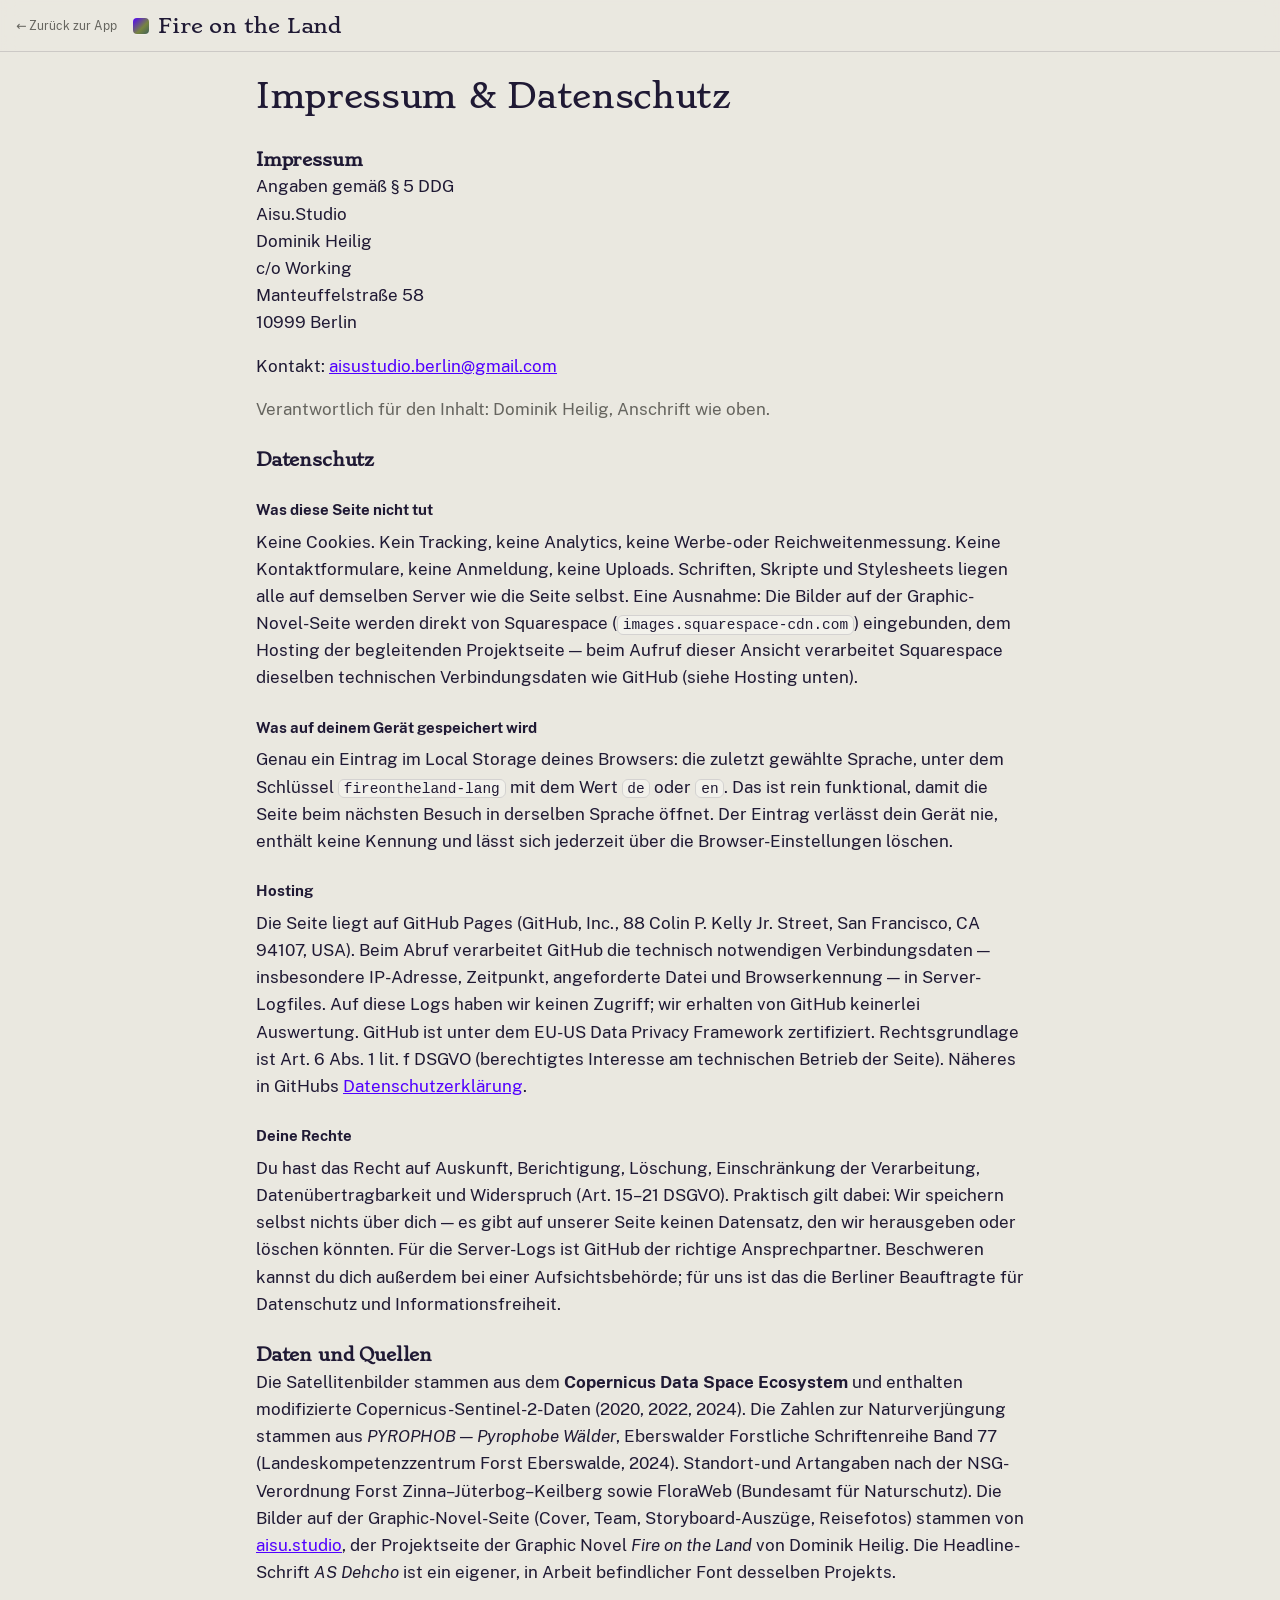
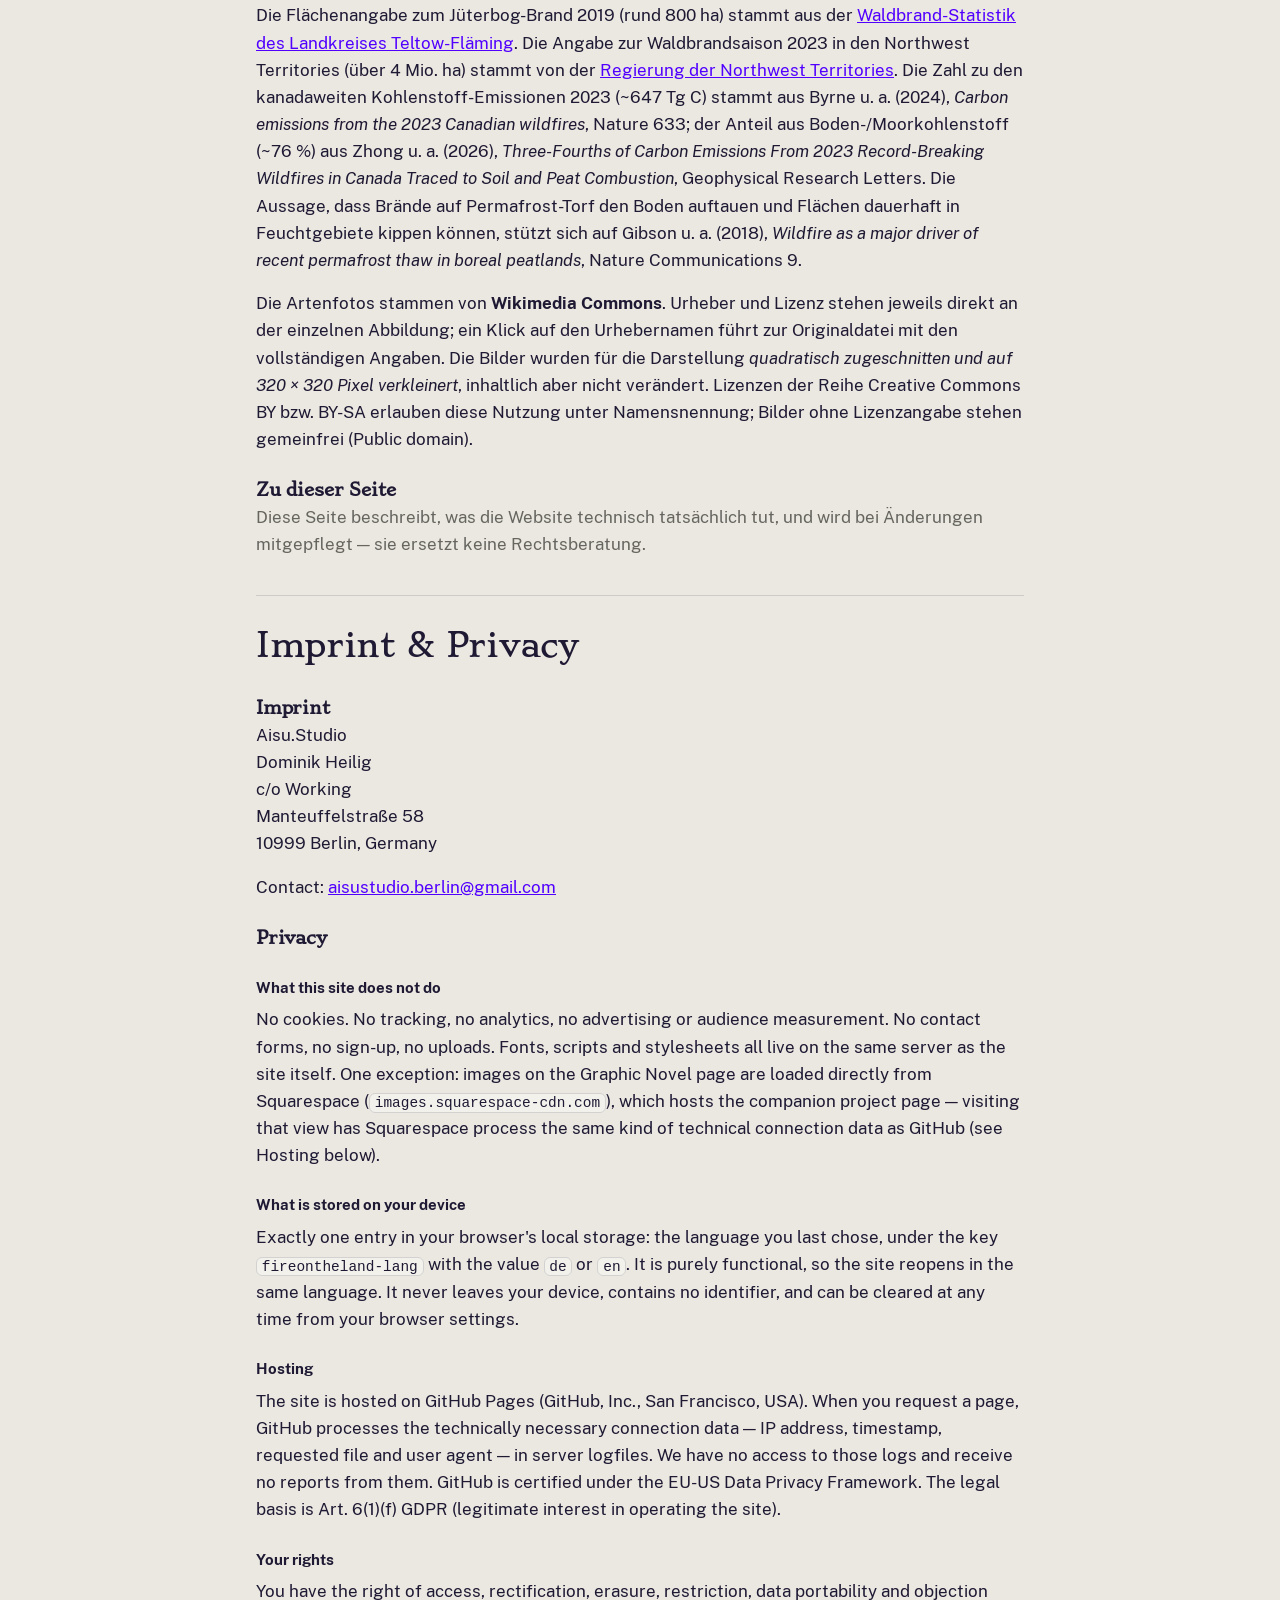
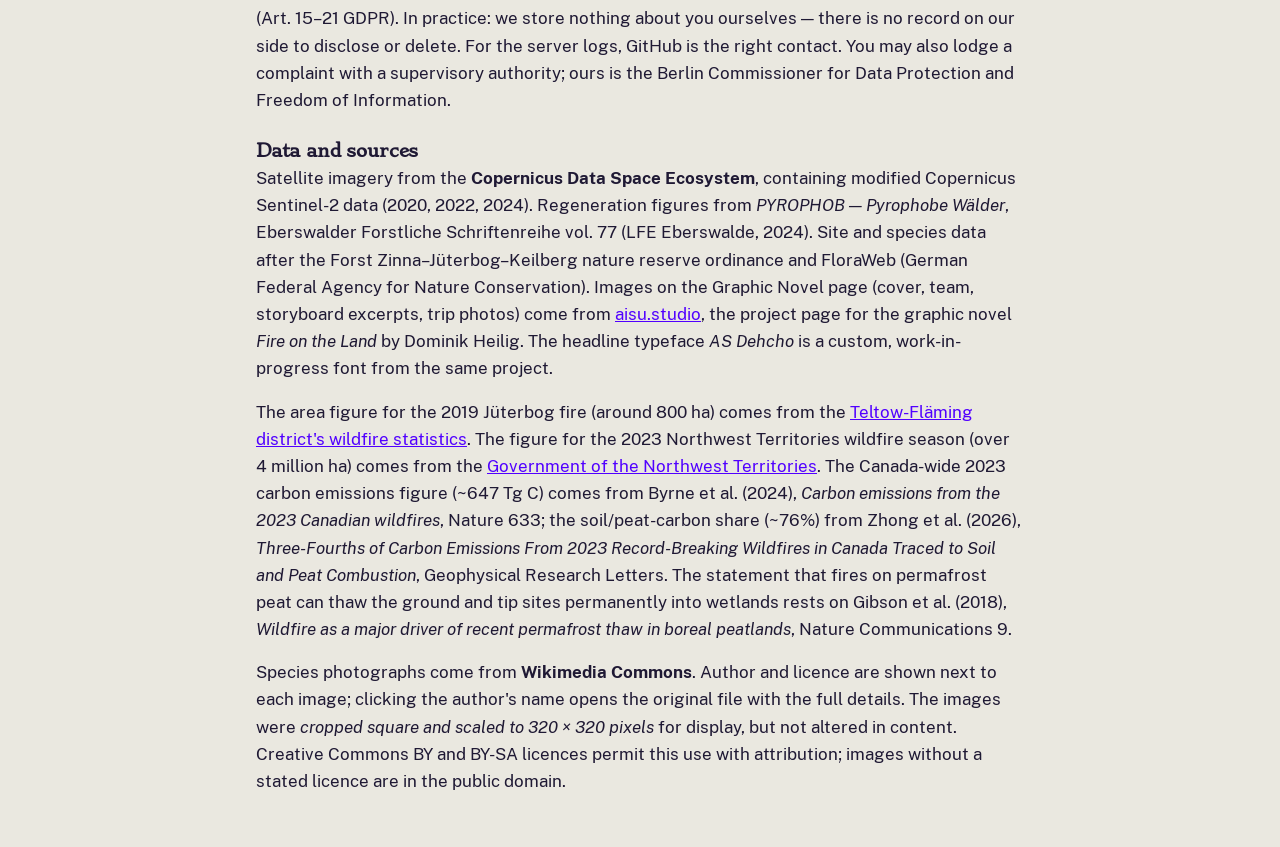
==== commit 827f56ef: "Revert "Scenario map: render the stand in AS Data, our tree-glyph variable font" This reverts commit" ====
--- a/legal.html
+++ b/legal.html
@@ -83,9 +83,7 @@
       sowie FloraWeb (Bundesamt für Naturschutz). Die Bilder auf der Graphic-Novel-Seite (Cover, Team,
       Storyboard-Auszüge, Reisefotos) stammen von <a href="https://www.aisu.studio/home-blog/fotl" rel="noopener">aisu.studio</a>,
       der Projektseite der Graphic Novel <em>Fire on the Land</em> von Dominik Heilig. Die Headline-Schrift
-      <em>AS Dehcho</em> ist ein eigener, in Arbeit befindlicher Font desselben Projekts. Die Baum-Glyphen
-      auf der Szenario-Karte stammen aus <em>AS Data</em>, einem eigenen Variable Font, dessen Achsen
-      Wuchshöhe und Stammstärke aus den Szenario-Daten übernehmen.
+      <em>AS Dehcho</em> ist ein eigener, in Arbeit befindlicher Font desselben Projekts.
     </p>
     <p>
       Die Flächenangabe zum Jüterbog-Brand 2019 (rund 800&nbsp;ha) stammt aus der
@@ -174,9 +172,7 @@
       Nature Conservation). Images on the Graphic Novel page (cover, team, storyboard excerpts, trip photos)
       come from <a href="https://www.aisu.studio/home-blog/fotl" rel="noopener">aisu.studio</a>, the project
       page for the graphic novel <em>Fire on the Land</em> by Dominik Heilig. The headline typeface
-      <em>AS Dehcho</em> is a custom, work-in-progress font from the same project. The tree glyphs on the
-      scenario map come from <em>AS Data</em>, our own variable font whose axes take growth height and
-      stem thickness from the scenario data.
+      <em>AS Dehcho</em> is a custom, work-in-progress font from the same project.
     </p>
     <p lang="en">
       The area figure for the 2019 Jüterbog fire (around 800&nbsp;ha) comes from the
--- a/app.css
+++ b/app.css
@@ -35,12 +35,6 @@
   src:url("fonts/PublicSans/PublicSans-Italic.woff2") format("woff2");
   font-weight:400; font-style:italic; font-display:swap;
 }
-/* AS Data — variable "data font" whose glyphs are trees, not letters. A and B
-   are two tree silhouettes; the axes carry meaning instead of style:
-   wght = fire impact, YTAS = growth (ascender height), slnt = ground
-   instability (reserved for permafrost sites, held at 0 here). */
-@font-face{ font-family:"AS Data"; src:url("fonts/ASData/ASDataVF.woff2") format("woff2-variations");
-  font-weight:100 900; font-display:block; }
 @font-face{ font-family:"Dehcho Regular"; src:url("fonts/Dehcho/ASDehchoTestAg01-Regular.woff2") format("woff2"); font-display:swap; }
 @font-face{ font-family:"Dehcho RegularSlanted"; src:url("fonts/Dehcho/ASDehchoTestAg01-RegularSlanted.woff2") format("woff2"); font-display:swap; }
 @font-face{ font-family:"Dehcho Medium"; src:url("fonts/Dehcho/ASDehchoTestAg01-Medium.woff2") format("woff2"); font-display:swap; }
@@ -297,18 +291,9 @@
 .hypo p{font-size:1.0625rem;line-height:1.5;margin:0 0 var(--sp-2)}
 .hypo p:last-child{margin-bottom:0}
 .species-map{position:relative;margin:var(--sp-3) 0 0;border:1px solid var(--line);border-radius:var(--r-m);
-  overflow:hidden;box-shadow:var(--shadow);background:var(--surface-2);container-type:inline-size}
+  overflow:hidden;box-shadow:var(--shadow);background:var(--surface-2)}
 .species-map canvas{width:100%;height:auto;display:block}
 .species-map-pins{position:absolute;inset:0}
-
-/* Glyph stand — one AS Data tree glyph per modelled patch of canopy, placed
-   inside the burn mask. Sized in cqw so it scales with the map, not the text. */
-.tree-layer{position:absolute;inset:0;font-family:"AS Data";font-size:4.4cqw;line-height:1;
-  color:var(--highlight);pointer-events:none}
-.tree-layer span{position:absolute;display:block;transform:translate(-50%,-78%);
-  transition:font-variation-settings .18s linear, opacity .18s linear;
-  text-shadow:0 1px 3px rgba(8,6,3,.75)}
-@media (prefers-reduced-motion:reduce){ .tree-layer span{transition:none} }
 .sp-pin{position:absolute;width:13px;height:13px;border-radius:50%;border:2px solid var(--surface);
   transform:translate(-50%,-50%);box-shadow:0 1px 3px #00000066}
 
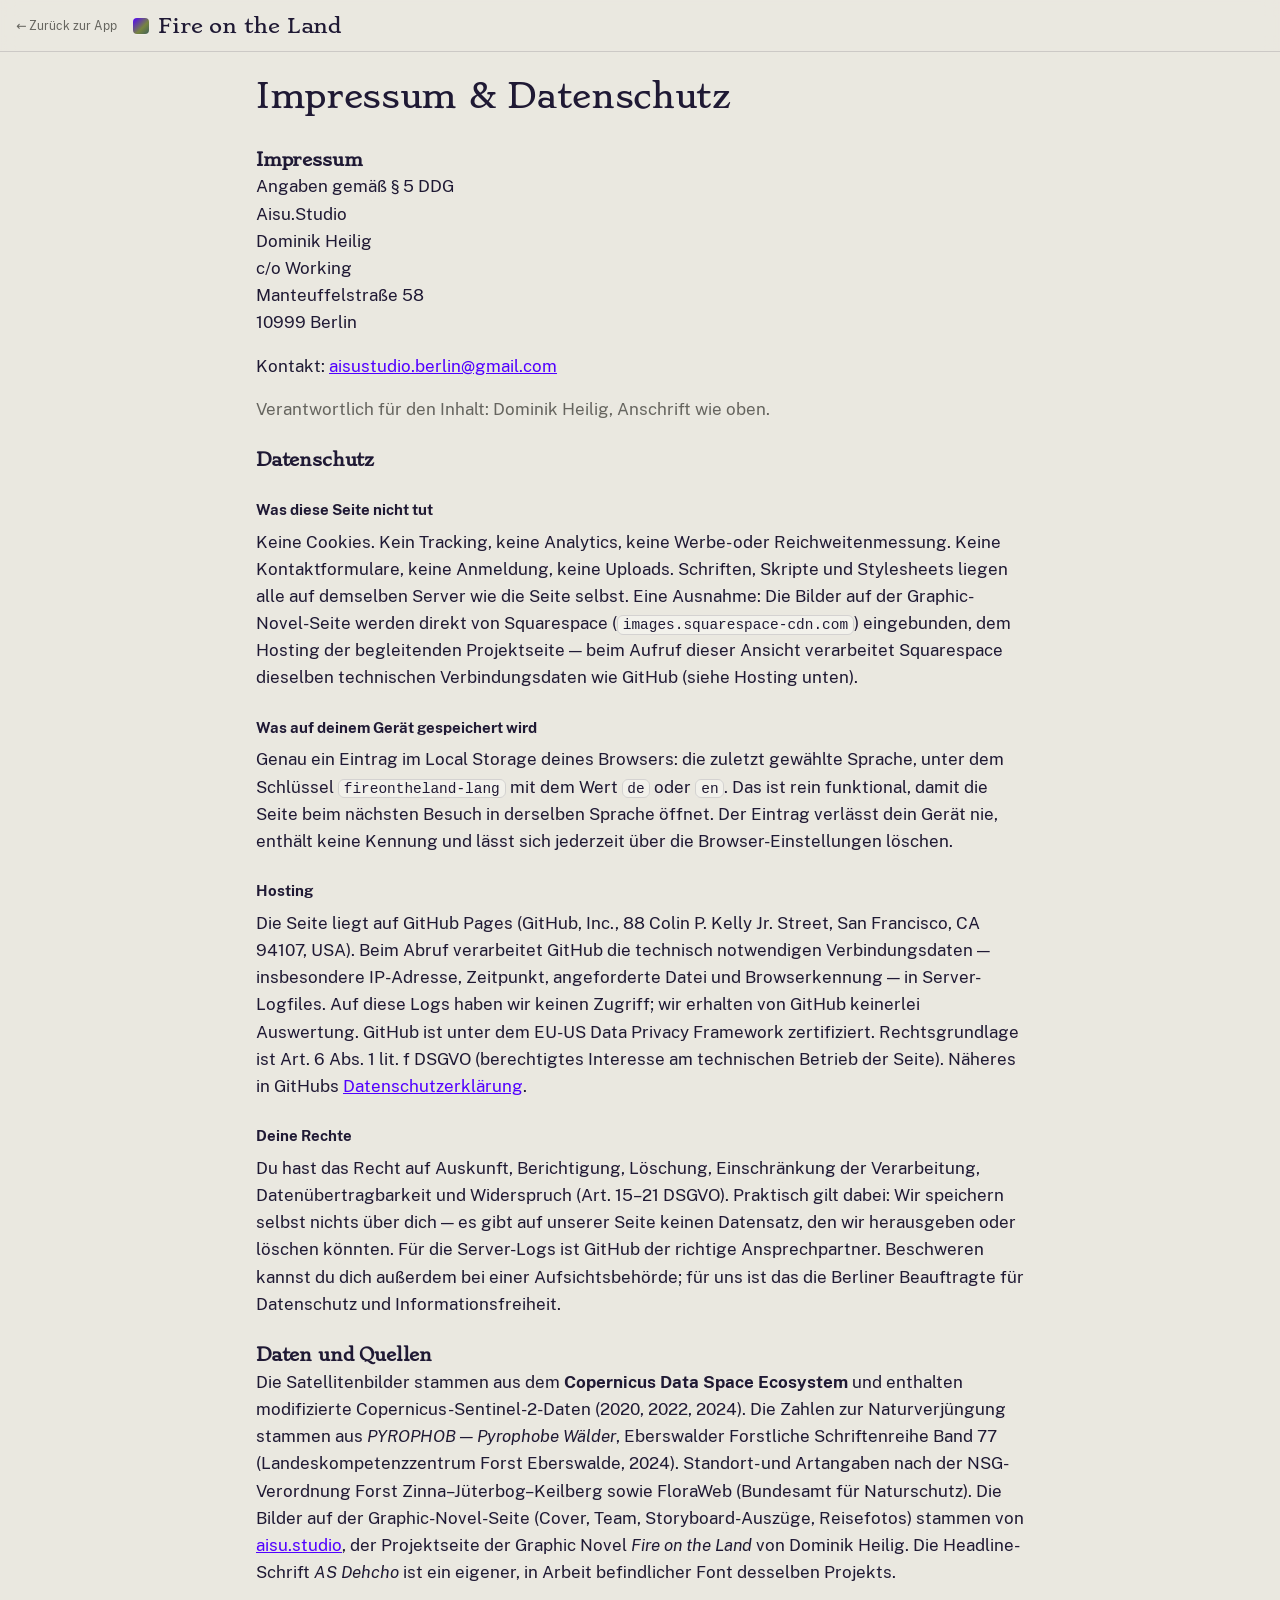
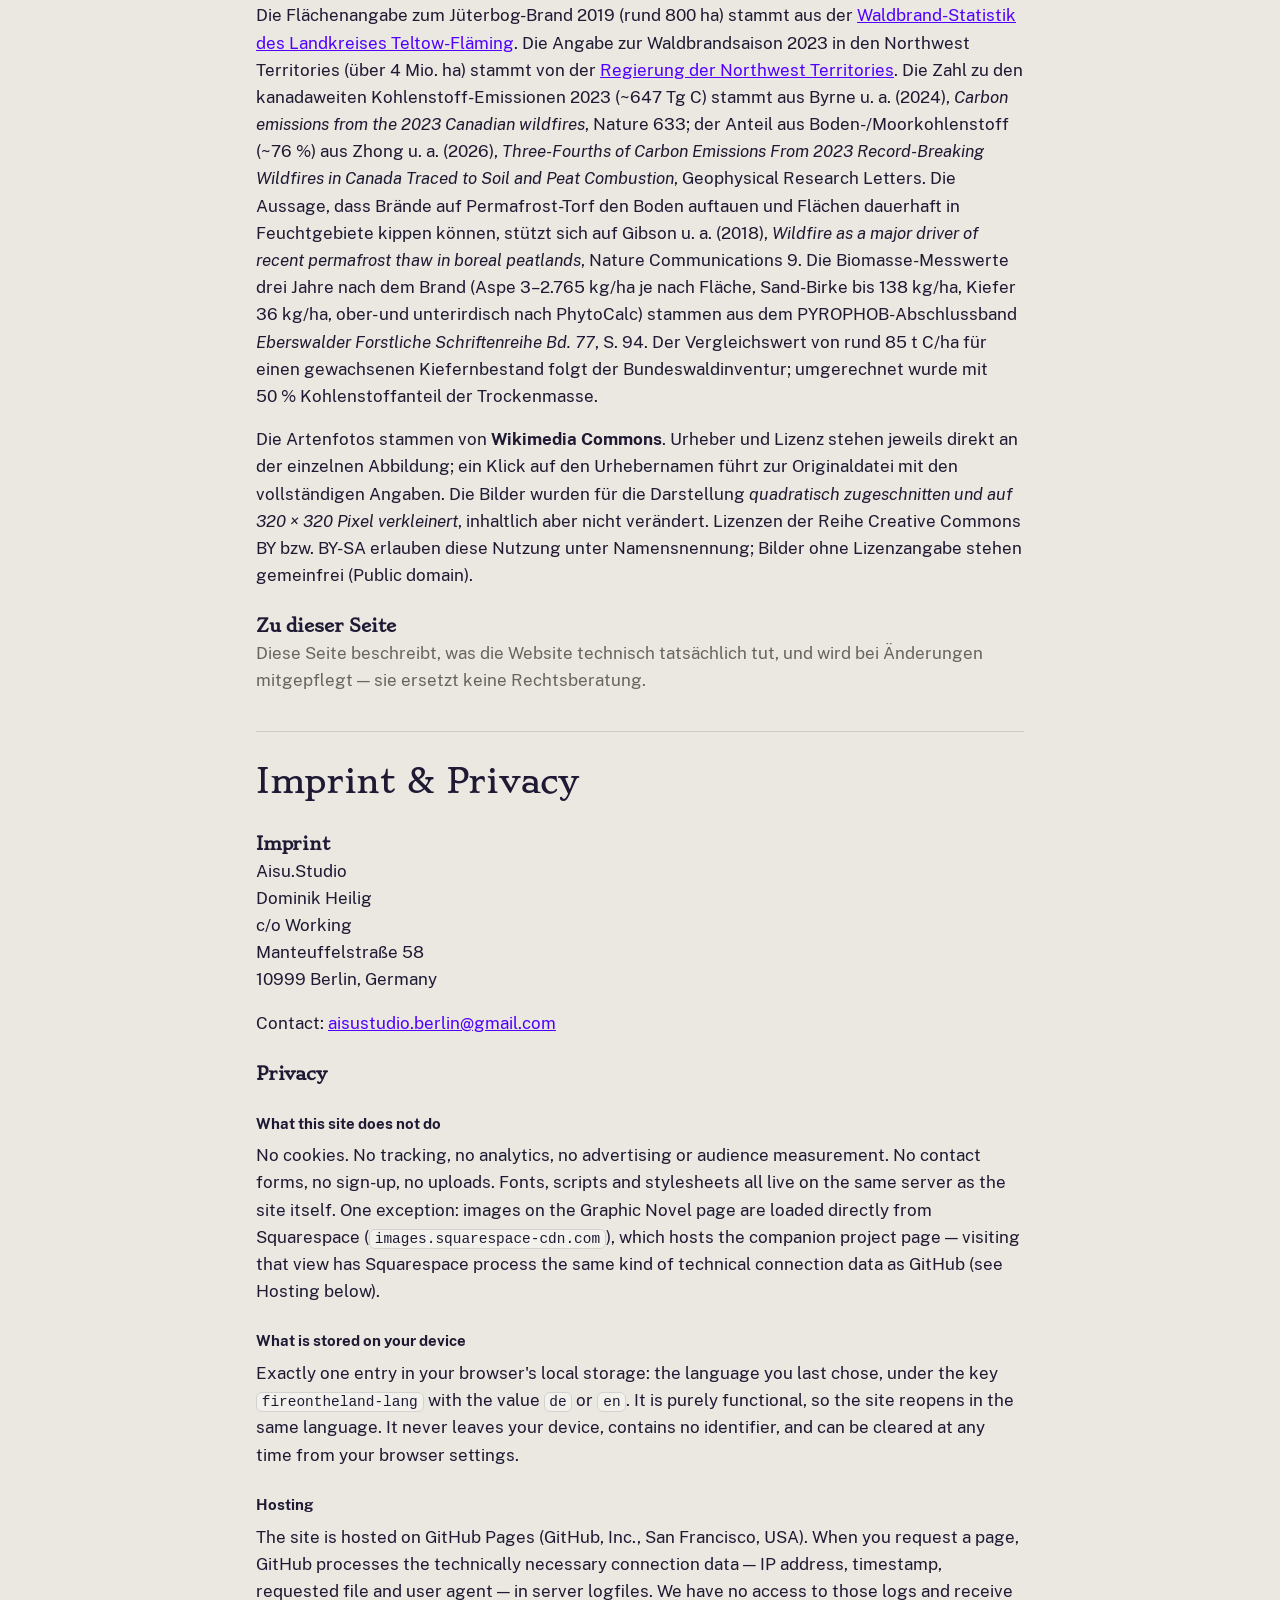
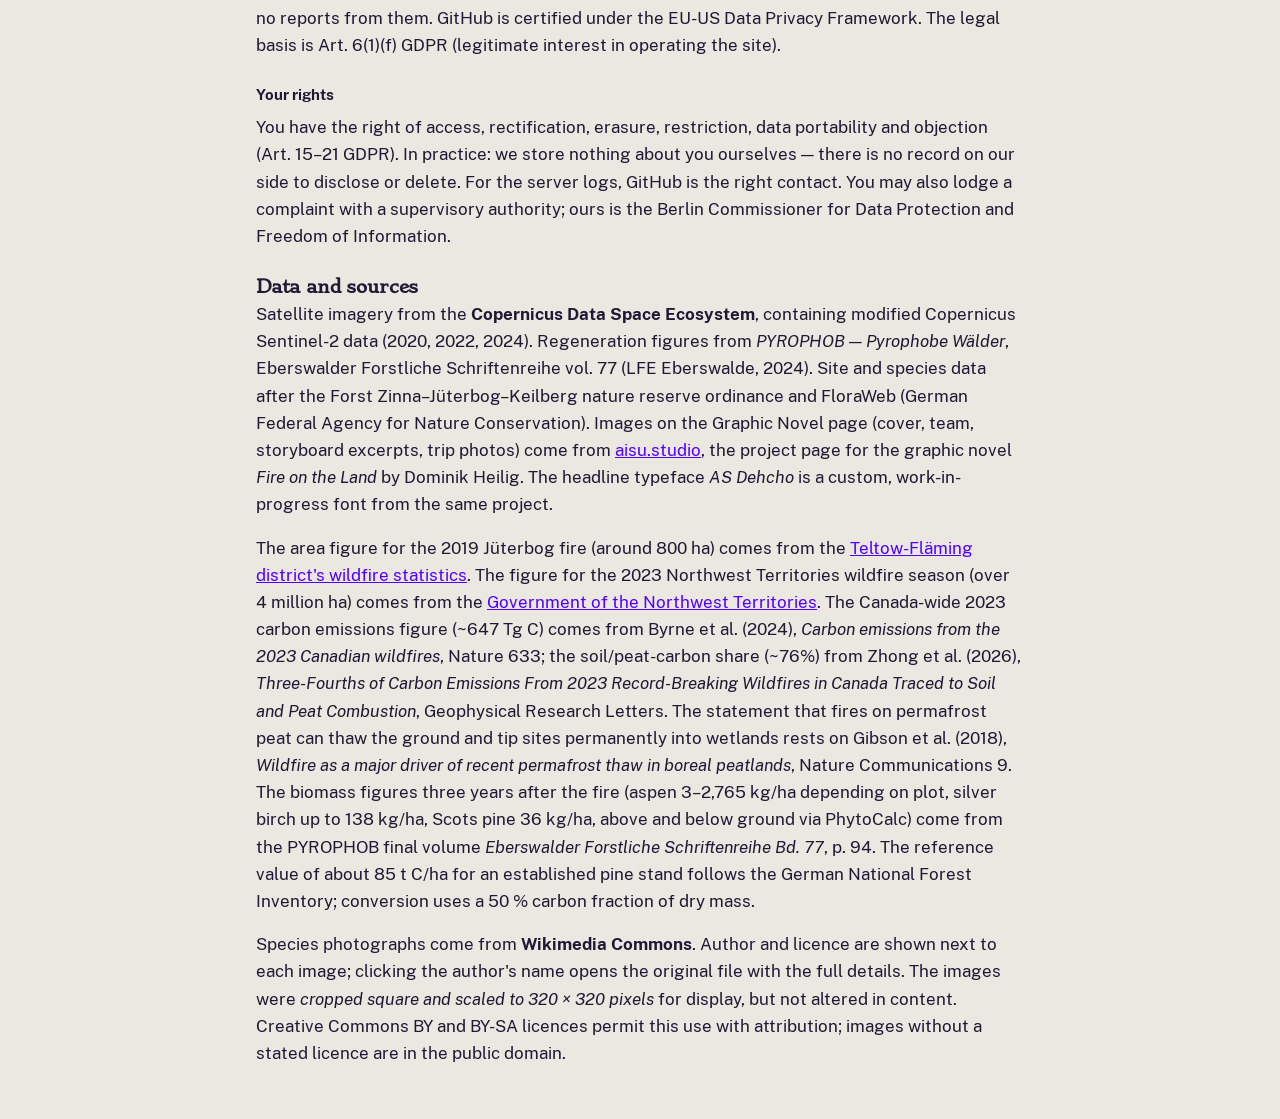
==== commit 53ee7dc9: "Scenarios: quantify the carbon loss with measured PYROPHOB biomass The app claimed to show what is "" ====
--- a/legal.html
+++ b/legal.html
@@ -97,6 +97,10 @@
       Die Aussage, dass Brände auf Permafrost-Torf den Boden auftauen und Flächen dauerhaft in Feuchtgebiete
       kippen können, stützt sich auf Gibson u.&nbsp;a. (2018), <em>Wildfire as a major driver of recent permafrost
       thaw in boreal peatlands</em>, Nature Communications 9.
+      Die Biomasse-Messwerte drei Jahre nach dem Brand (Aspe 3–2.765&nbsp;kg/ha je nach Fläche, Sand-Birke bis
+      138&nbsp;kg/ha, Kiefer 36&nbsp;kg/ha, ober- und unterirdisch nach PhytoCalc) stammen aus dem PYROPHOB-Abschlussband
+      <em>Eberswalder Forstliche Schriftenreihe Bd. 77</em>, S.&nbsp;94. Der Vergleichswert von rund 85&nbsp;t&nbsp;C/ha für einen
+      gewachsenen Kiefernbestand folgt der Bundeswaldinventur; umgerechnet wurde mit 50&nbsp;% Kohlenstoffanteil der Trockenmasse.
     </p>
     <p>
       Die Artenfotos stammen von <strong>Wikimedia Commons</strong>. Urheber und Lizenz stehen jeweils direkt
@@ -186,6 +190,10 @@
       The statement that fires on permafrost peat can thaw the ground and tip sites permanently into wetlands
       rests on Gibson et al. (2018), <em>Wildfire as a major driver of recent permafrost thaw in boreal
       peatlands</em>, Nature Communications 9.
+      The biomass figures three years after the fire (aspen 3–2,765&nbsp;kg/ha depending on plot, silver birch up to
+      138&nbsp;kg/ha, Scots pine 36&nbsp;kg/ha, above and below ground via PhytoCalc) come from the PYROPHOB final volume
+      <em>Eberswalder Forstliche Schriftenreihe Bd. 77</em>, p.&nbsp;94. The reference value of about 85&nbsp;t&nbsp;C/ha for an
+      established pine stand follows the German National Forest Inventory; conversion uses a 50&nbsp;% carbon fraction of dry mass.
     </p>
     <p lang="en">
       Species photographs come from <strong>Wikimedia Commons</strong>. Author and licence are shown next to
--- a/app.css
+++ b/app.css
@@ -315,11 +315,60 @@
 .scenario-readout{display:flex;flex-wrap:wrap;gap:.5rem var(--sp-3);margin:.5rem 0 0;
   font-family:var(--font-sans);font-size:.78rem;color:var(--muted)}
 .scenario-readout .ro-year{font-weight:700;color:var(--ink)}
+.scenario-readout .ro-measured{font-family:var(--font-sans);font-size:.68rem;font-weight:700;
+  text-transform:uppercase;letter-spacing:.08em;color:var(--pine);
+  border:1px solid var(--pine);border-radius:var(--r-pill);padding:.1rem .5rem;white-space:nowrap}
 .scenario-readout .ro-item b{font-weight:700}
 .scenario-readout .ro-item i{font-style:normal;color:var(--ink);font-variant-numeric:tabular-nums}
 
 .scrub{display:flex;align-items:center;gap:var(--sp-2);margin-top:var(--sp-3)}
 .scrub-range{flex:1;min-width:0;accent-color:var(--accent);height:28px}
+.scrub-year{font-family:var(--font-sans);font-weight:700;font-variant-numeric:tabular-nums;
+  white-space:nowrap;color:var(--ink)}
+
+/* Kohlenstoff: zwei Balken auf einer Skala. Der Aufwuchs-Balken ist fast
+   unsichtbar — das ist die Aussage, nicht ein Darstellungsfehler. */
+.c-compare{margin:var(--sp-3) 0 0;display:grid;gap:.6rem}
+.c-row{display:grid;grid-template-columns:1fr;gap:.25rem}
+.c-lbl{font-family:var(--font-sans);font-size:.8rem;color:var(--muted)}
+.c-bar{height:14px;border-radius:var(--r-pill);background:var(--line);overflow:hidden}
+.c-bar i{display:block;height:100%;border-radius:var(--r-pill);background:var(--accent);min-width:2px}
+.c-bar.is-ref i{background:var(--pine)}
+.c-val{font-family:var(--font-sans);font-size:.85rem;font-weight:700;color:var(--ink);
+  font-variant-numeric:tabular-nums}
+@media (min-width:720px){
+  .c-row{grid-template-columns:15rem 1fr auto;align-items:center;gap:.75rem}
+  .c-lbl{text-align:right}
+}
+
+/* Szenarien-Vergleich: drei Panels auf demselben Zeitstand */
+.scen-compare{display:grid;grid-template-columns:1fr;gap:var(--sp-3);margin-top:var(--sp-3)}
+.cmp-panel{position:relative;background:var(--surface-2);border:1px solid var(--line);border-radius:var(--r-m);
+  padding:var(--sp-2);display:flex;flex-direction:column;gap:.5rem}
+.cmp-head{display:flex;align-items:flex-start;gap:.4rem;flex-wrap:wrap;min-height:2.7rem}
+.cmp-name{font-family:var(--font-sans);font-weight:700;font-size:.95rem;color:var(--ink)}
+.cmp-lead:empty{display:none}
+.cmp-lead{position:absolute;top:3.15rem;right:.95rem;z-index:1;
+  font-family:var(--font-sans);font-size:.62rem;font-weight:700;text-transform:uppercase;
+  letter-spacing:.09em;color:var(--on-accent-solid);background:var(--accent);
+  border-radius:var(--r-pill);padding:.12rem .5rem}
+.cmp-map{position:relative;border-radius:var(--r-s);overflow:hidden;background:var(--surface);line-height:0}
+.cmp-map canvas{width:100%;height:auto;display:block}
+.cmp-eff{display:grid;grid-template-columns:auto 1fr;align-items:baseline;gap:.15rem .5rem}
+.cmp-eff-val{font-family:var(--font-sans);font-size:1.5rem;font-weight:700;line-height:1;
+  font-variant-numeric:tabular-nums;color:var(--ink)}
+.cmp-eff-lbl{font-family:var(--font-sans);font-size:.72rem;text-transform:uppercase;
+  letter-spacing:.07em;color:var(--muted)}
+.cmp-bar{grid-column:1 / -1;height:6px;border-radius:var(--r-pill);background:var(--line);overflow:hidden}
+.cmp-bar i{display:block;height:100%;border-radius:var(--r-pill);transition:width .18s linear}
+.cmp-facts{list-style:none;margin:0;padding:0;display:grid;gap:.15rem;
+  font-family:var(--font-sans);font-size:.8rem;color:var(--muted)}
+.cmp-facts b{font-weight:400}
+.cmp-facts i{font-style:normal;font-weight:700;color:var(--ink);font-variant-numeric:tabular-nums}
+.cmp-facts .cmp-measured{font-size:.62rem;font-weight:700;text-transform:uppercase;letter-spacing:.08em;
+  color:var(--pine);border:1px solid var(--pine);border-radius:var(--r-pill);
+  padding:.1rem .45rem;justify-self:start;margin-bottom:.15rem}
+@media (prefers-reduced-motion:reduce){ .cmp-bar i{transition:none} }
 #scenario-play{white-space:nowrap;min-width:6.5em}
 
 /* ============================================================
@@ -435,6 +484,7 @@
    ============================================================ */
 @media (min-width:720px){
   :root{--maxw:800px}
+  .scen-compare{grid-template-columns:repeat(3,1fr)}
   .channels{gap:var(--sp-3)}
 
   /* Merge appbar + main nav into one row — enough width here that a
